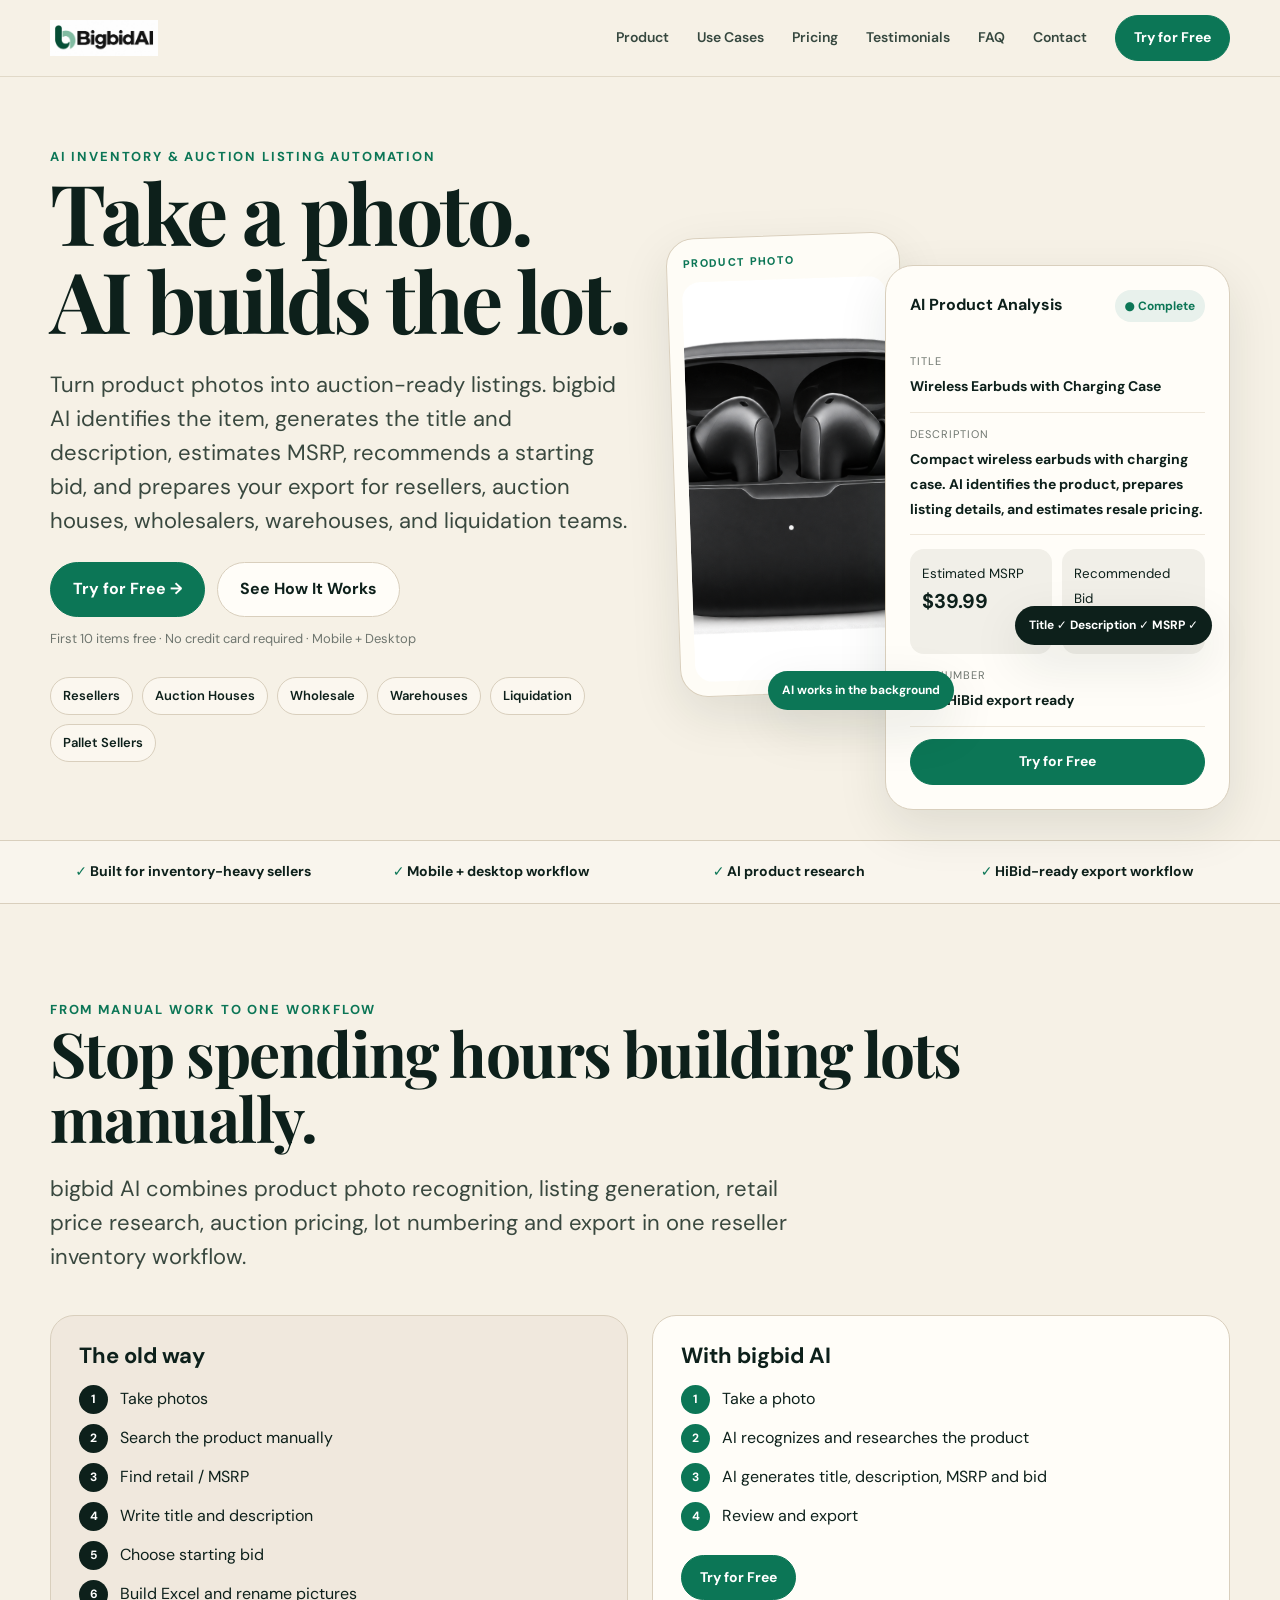
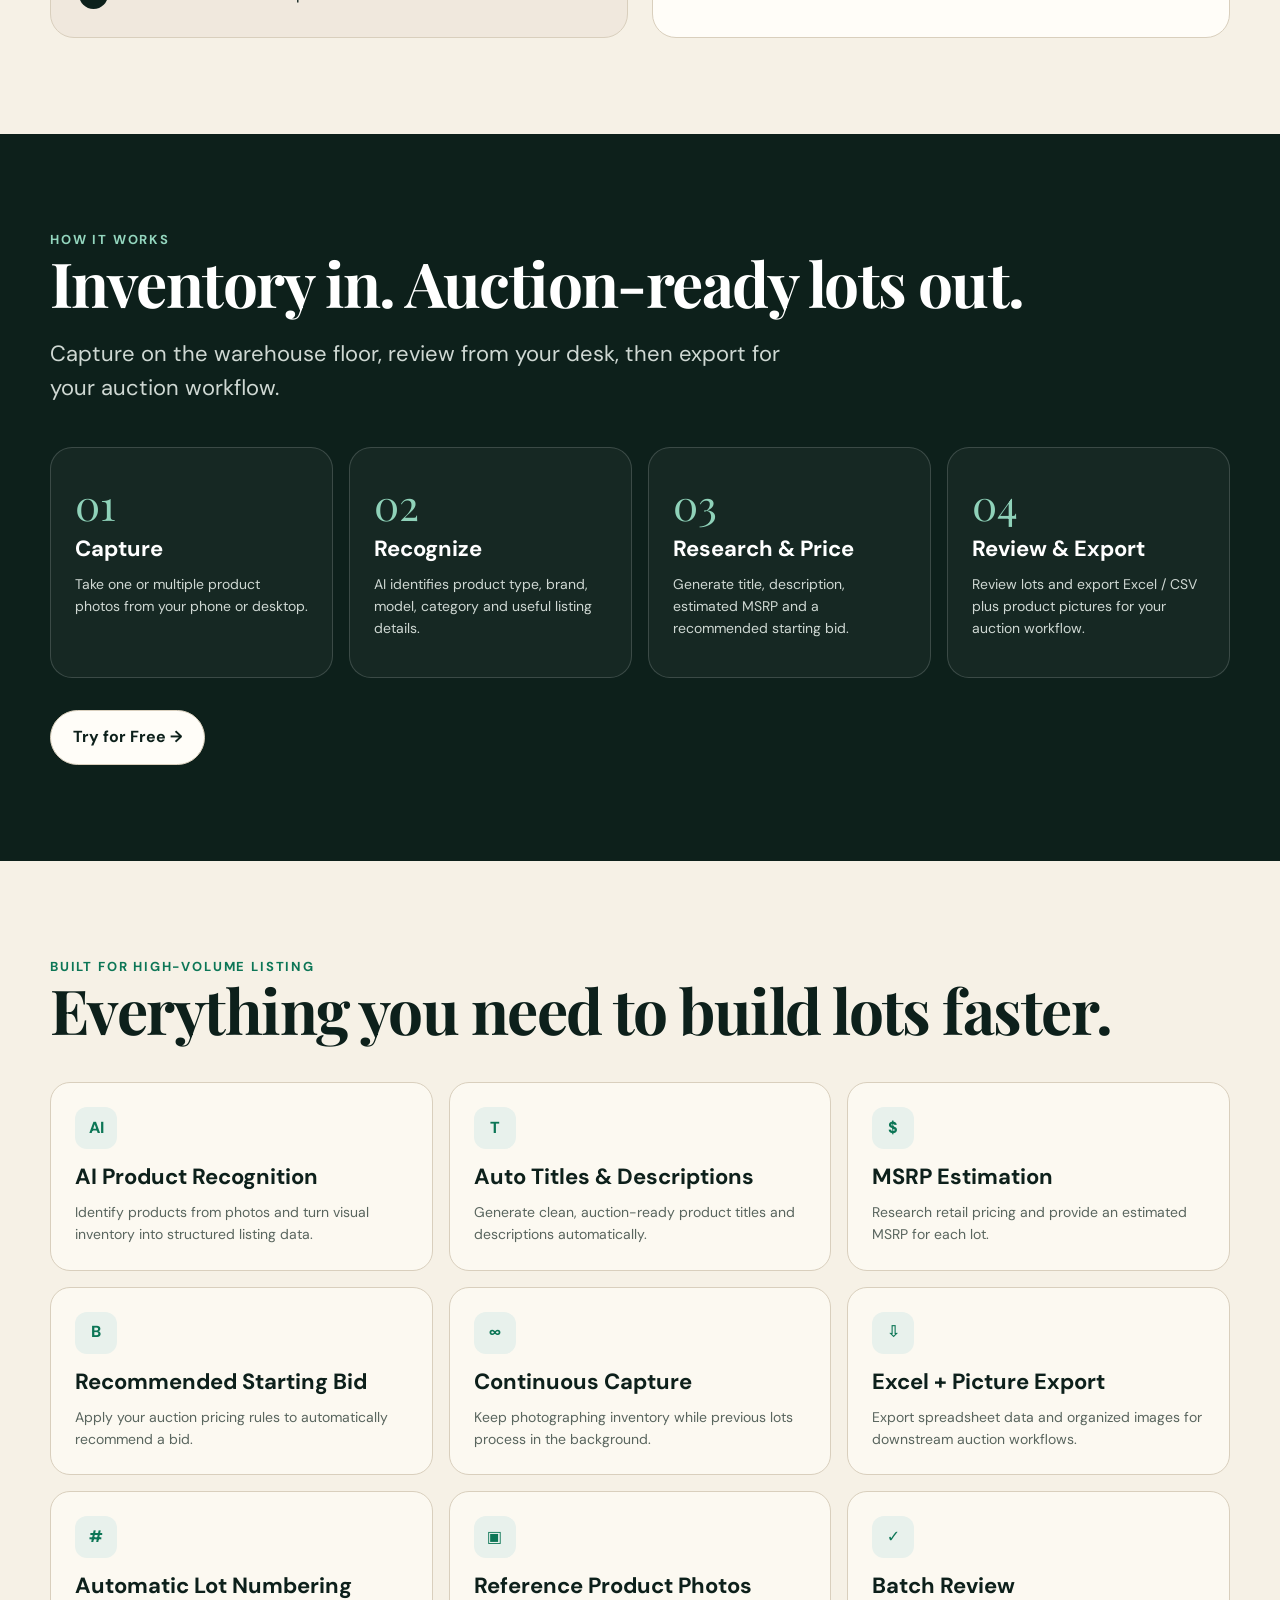
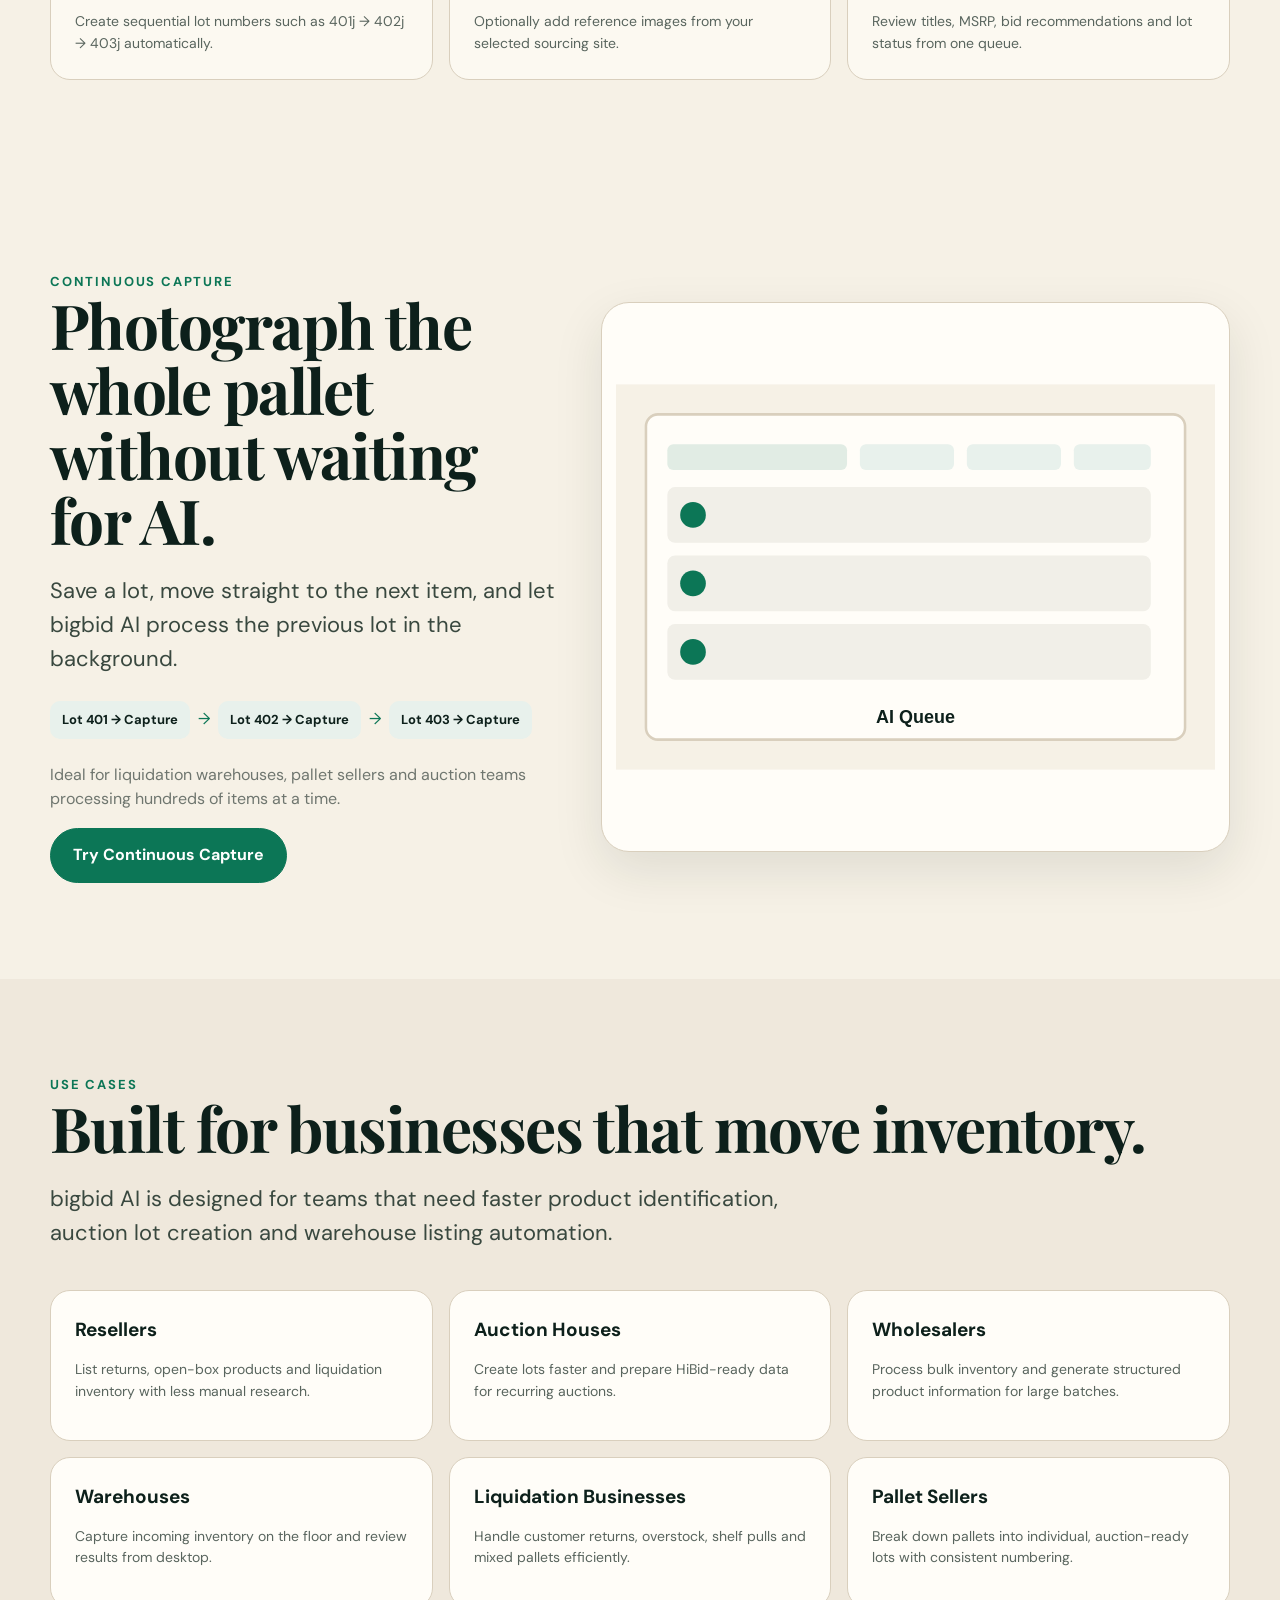
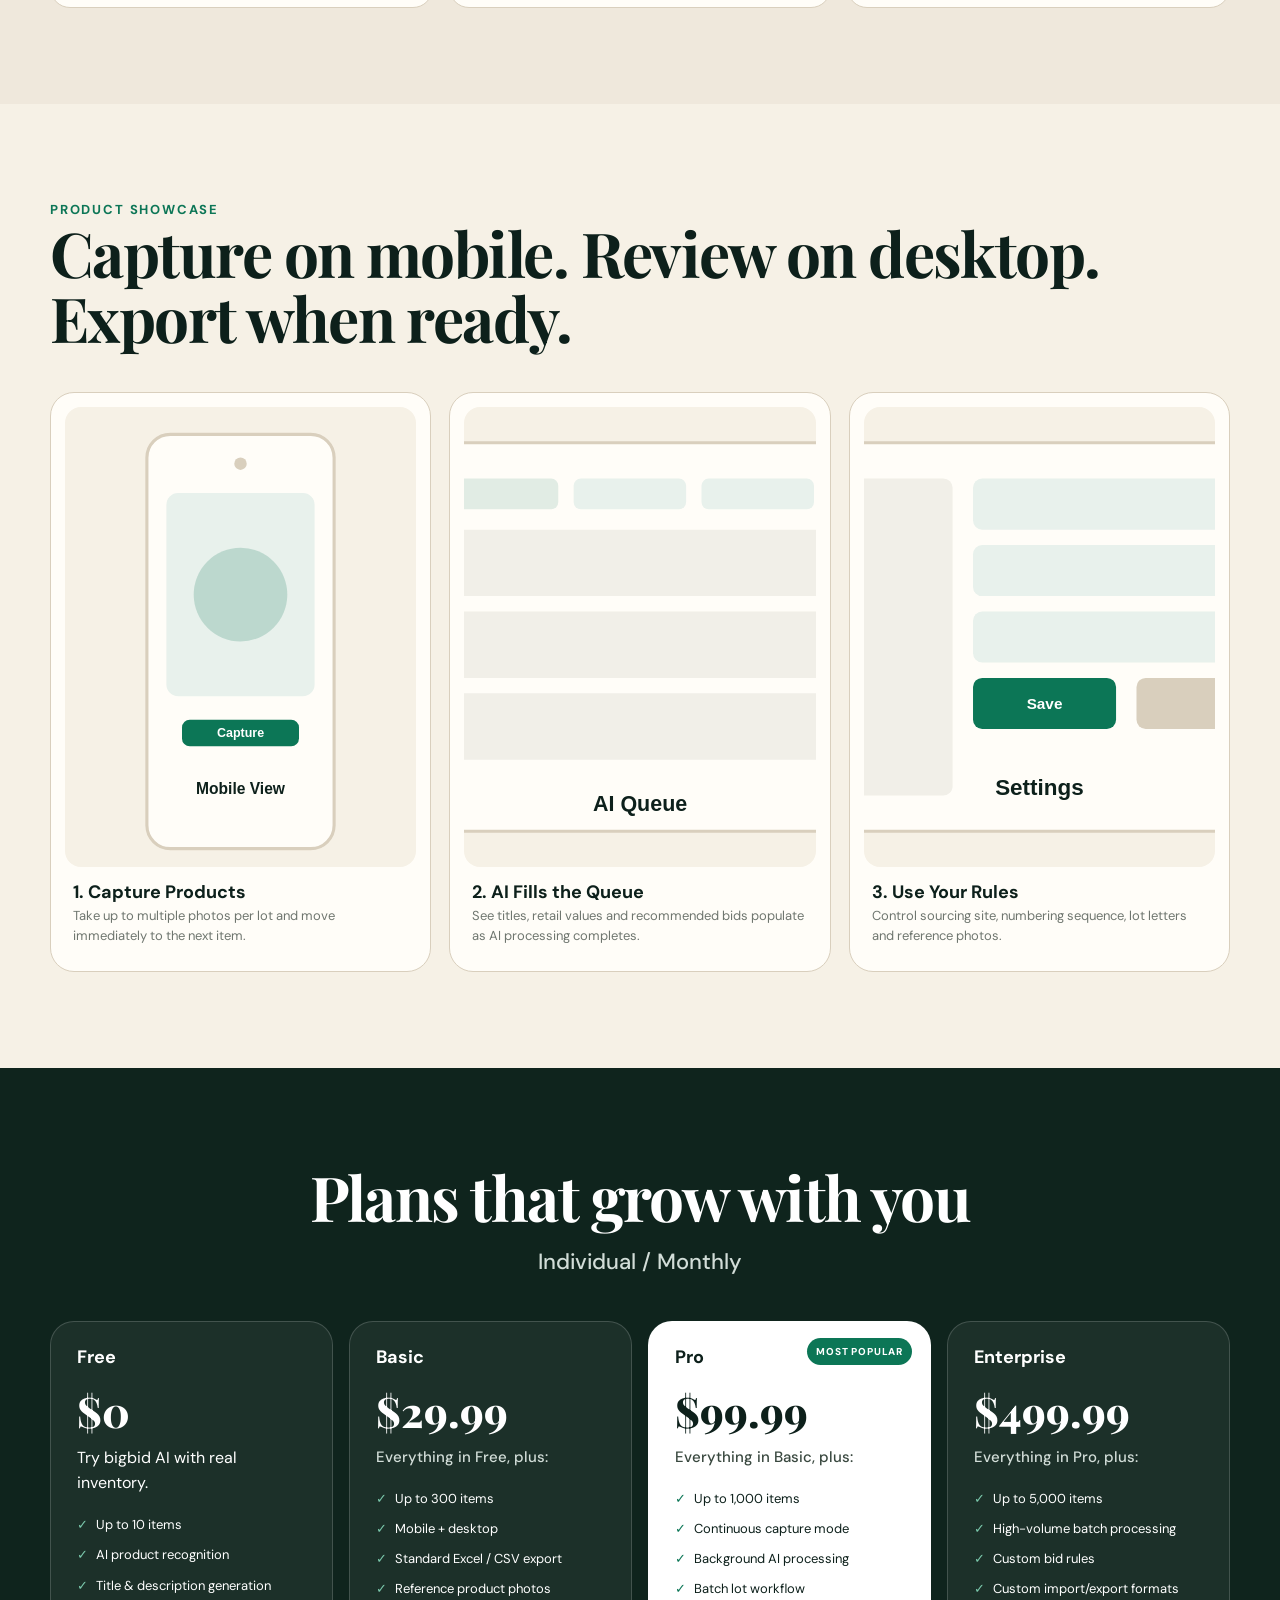
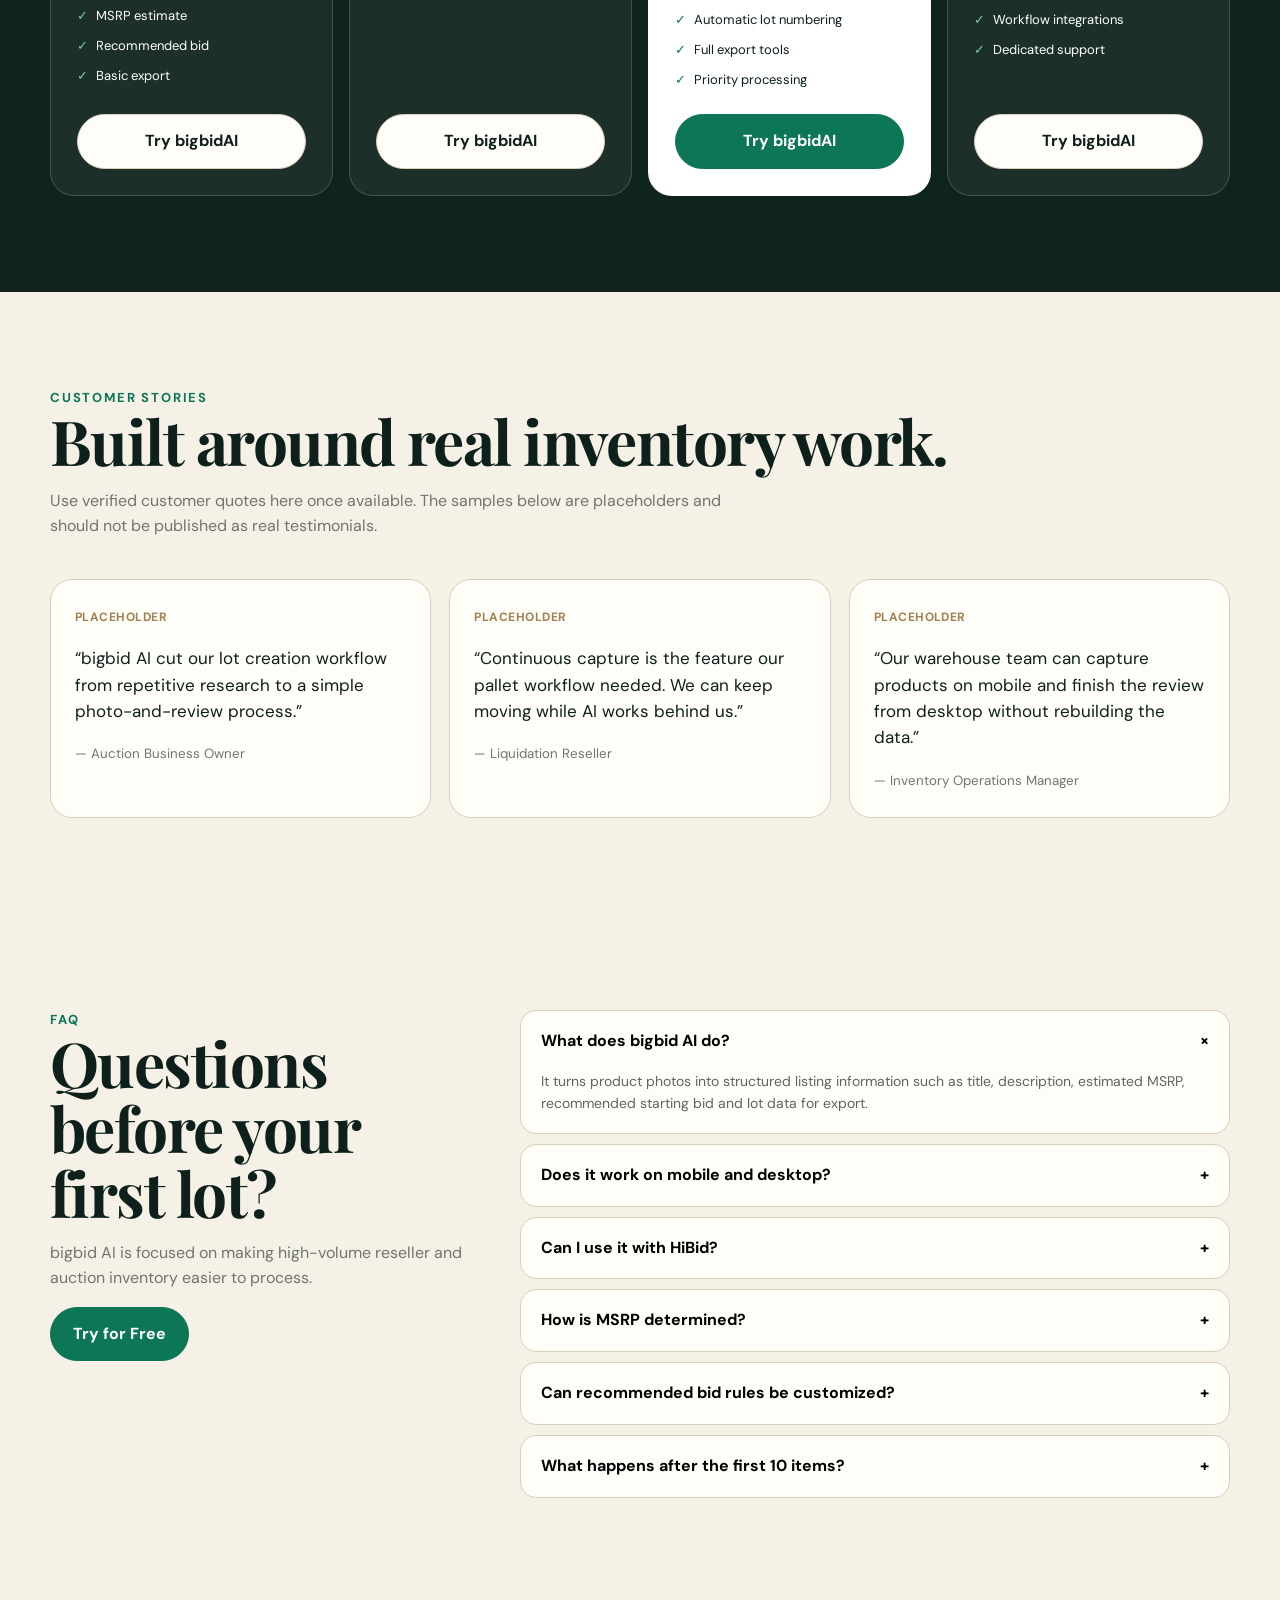
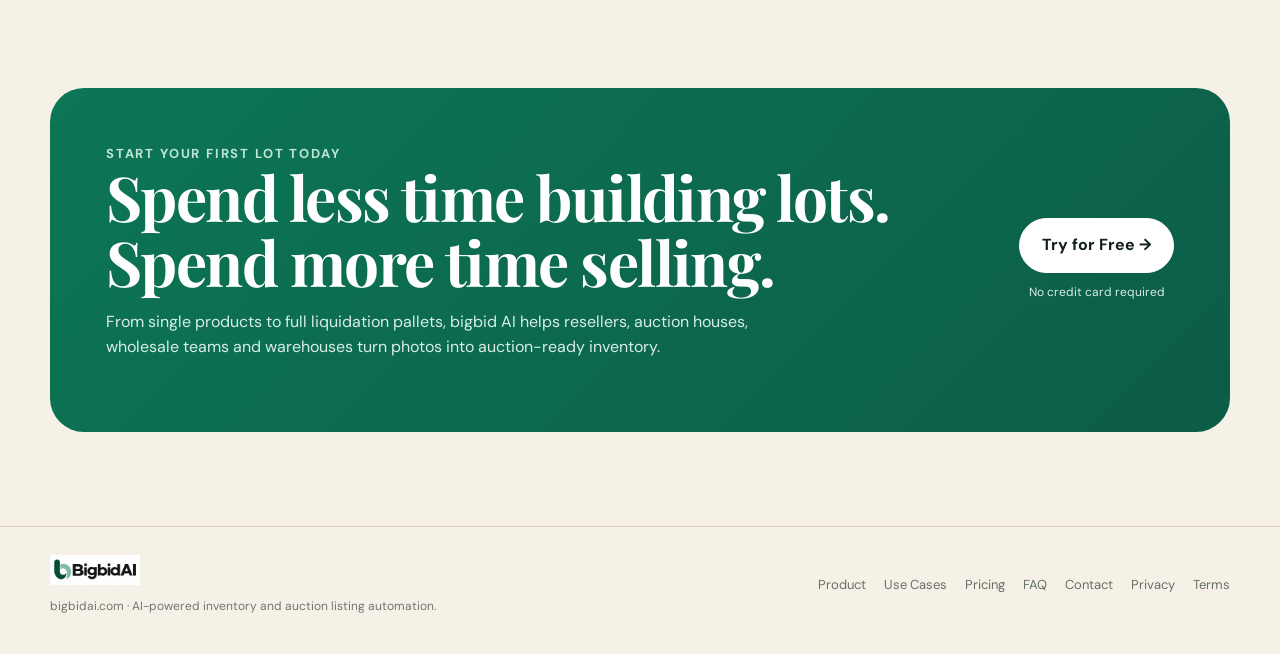
==== index.html @ 14c0a79d "refactor: update branding across HTML files for consistency - Replaced text-based branding with logo" ====
<!doctype html>
<html lang="en">
<head>
  <meta charset="utf-8" />
  <meta name="viewport" content="width=device-width, initial-scale=1" />
  <title>bigbid AI | AI Auction Listing &amp; Inventory Software for Resellers</title>
  <meta name="description" content="Turn product photos into auction-ready lots with bigbid AI. AI product recognition, auto titles, MSRP estimates, recommended bids, and HiBid-ready export for resellers, auction houses, and liquidation teams." />
  <meta name="robots" content="index, follow, max-image-preview:large, max-snippet:-1, max-video-preview:-1" />
  <meta name="author" content="bigbid AI" />
  <meta name="theme-color" content="#0c7656" />
  <link rel="canonical" href="https://bigbidai.com/" />
  <link rel="icon" href="/assets/favicon.svg" type="image/svg+xml" />
  <link rel="apple-touch-icon" href="/assets/mainproduct.jpg" />

  <meta property="og:type" content="website" />
  <meta property="og:site_name" content="bigbid AI" />
  <meta property="og:locale" content="en_US" />
  <meta property="og:url" content="https://bigbidai.com/" />
  <meta property="og:title" content="bigbid AI | AI Auction Listing &amp; Inventory Software" />
  <meta property="og:description" content="Photograph inventory and let AI build auction-ready lots—titles, descriptions, MSRP, bids, and export for resellers and auction teams." />
  <meta property="og:image" content="https://bigbidai.com/assets/mainproduct.jpg" />
  <meta property="og:image:alt" content="Product photo analyzed by bigbid AI into an auction listing" />

  <meta name="twitter:card" content="summary_large_image" />
  <meta name="twitter:title" content="bigbid AI | AI Auction Listing &amp; Inventory Software" />
  <meta name="twitter:description" content="Turn product photos into auction-ready lots with AI recognition, MSRP estimates, recommended bids, and export tools." />
  <meta name="twitter:image" content="https://bigbidai.com/assets/mainproduct.jpg" />

  <link rel="preconnect" href="https://fonts.googleapis.com">
  <link rel="preconnect" href="https://fonts.gstatic.com" crossorigin>
  <link href="https://fonts.googleapis.com/css2?family=DM+Sans:wght@400;500;600;700&family=Playfair+Display:wght@700;800&display=swap" rel="stylesheet">

  <script type="application/ld+json">
  {
    "@context": "https://schema.org",
    "@graph": [
      {
        "@type": "Organization",
        "@id": "https://bigbidai.com/#organization",
        "name": "bigbid AI",
        "url": "https://bigbidai.com/",
        "logo": "https://bigbidai.com/assets/logo.png",
        "email": "support@bigbidai.com",
        "sameAs": ["https://my.bigbidai.com/"]
      },
      {
        "@type": "WebSite",
        "@id": "https://bigbidai.com/#website",
        "url": "https://bigbidai.com/",
        "name": "bigbid AI",
        "description": "AI-powered inventory and auction listing software for resellers, auction houses, wholesalers, warehouses, and liquidation businesses.",
        "publisher": { "@id": "https://bigbidai.com/#organization" },
        "inLanguage": "en-US"
      },
      {
        "@type": "SoftwareApplication",
        "@id": "https://bigbidai.com/#app",
        "name": "bigbid AI",
        "applicationCategory": "BusinessApplication",
        "operatingSystem": "Web, iOS, Android",
        "url": "https://bigbidai.com/",
        "description": "AI inventory and auction listing automation that turns product photos into titles, descriptions, MSRP estimates, recommended bids, and export-ready lot data.",
        "offers": [
          {
            "@type": "Offer",
            "name": "Free",
            "price": "0",
            "priceCurrency": "USD",
            "description": "Up to 10 items with AI product recognition and basic export."
          },
          {
            "@type": "Offer",
            "name": "Basic",
            "price": "29.99",
            "priceCurrency": "USD",
            "description": "Everything in Free, plus mobile and desktop workflow and standard export."
          },
          {
            "@type": "Offer",
            "name": "Pro",
            "price": "99.99",
            "priceCurrency": "USD",
            "description": "Everything in Basic, plus continuous capture, batch workflow, and priority processing."
          },
          {
            "@type": "Offer",
            "name": "Enterprise",
            "price": "499.99",
            "priceCurrency": "USD",
            "description": "Everything in Pro, plus high-volume processing, custom rules, and dedicated support."
          }
        ],
        "publisher": { "@id": "https://bigbidai.com/#organization" }
      },
      {
        "@type": "FAQPage",
        "@id": "https://bigbidai.com/#faq",
        "mainEntity": [
          {
            "@type": "Question",
            "name": "What does bigbid AI do?",
            "acceptedAnswer": {
              "@type": "Answer",
              "text": "It turns product photos into structured listing information such as title, description, estimated MSRP, recommended starting bid and lot data for export."
            }
          },
          {
            "@type": "Question",
            "name": "Does it work on mobile and desktop?",
            "acceptedAnswer": {
              "@type": "Answer",
              "text": "Yes. You can capture inventory from a phone and review, edit and export your lots from desktop."
            }
          },
          {
            "@type": "Question",
            "name": "Can I use it with HiBid?",
            "acceptedAnswer": {
              "@type": "Answer",
              "text": "bigbid AI is designed to generate export-ready data and pictures that can fit a HiBid auction workflow. Exact import requirements can vary and should be reviewed before publishing."
            }
          },
          {
            "@type": "Question",
            "name": "How is MSRP determined?",
            "acceptedAnswer": {
              "@type": "Answer",
              "text": "AI researches available product information and returns an estimated retail/MSRP value. Pricing is an estimate and should be reviewed before use."
            }
          },
          {
            "@type": "Question",
            "name": "Can recommended bid rules be customized?",
            "acceptedAnswer": {
              "@type": "Answer",
              "text": "Yes. Enterprise plans can support tailored bid rules and workflow requirements."
            }
          },
          {
            "@type": "Question",
            "name": "What happens after the first 10 items?",
            "acceptedAnswer": {
              "@type": "Answer",
              "text": "Choose the Basic, Pro or Enterprise plan based on your monthly item volume and workflow needs."
            }
          }
        ]
      }
    ]
  }
  </script>
  <link rel="stylesheet" href="/styles.css" />
</head>
<body>
  <div id="app">
<header class="nav">
  <div class="wrap navin">
    <a class="brand" href="#top"><img src="/assets/logo.png" width="180" height="60" alt="BigbidAI"></a>
    <nav class="links" aria-label="Primary">
      <a href="#product">Product</a><a href="#usecases">Use Cases</a><a href="#pricing">Pricing</a><a href="#testimonials">Testimonials</a><a href="#faq">FAQ</a><a href="/contact">Contact</a>
      <a class="btn primary small" href="https://my.bigbidai.com/">Try for Free</a>
    </nav>
  </div>
</header>

<main id="top">
<section class="hero">
  <div class="wrap hero-grid">
    <div class="hero-copy">
      <div class="eyebrow">AI inventory &amp; auction listing automation</div>
      <h1>Take a photo.<br>AI builds the lot.</h1>
      <p class="lead">Turn product photos into auction-ready listings. bigbid AI identifies the item, generates the title and description, estimates MSRP, recommends a starting bid, and prepares your export for resellers, auction houses, wholesalers, warehouses, and liquidation teams.</p>
      <div class="cta-row"><a class="btn primary" href="https://my.bigbidai.com/">Try for Free →</a><a class="btn" href="#product">See How It Works</a></div>
      <div class="micro">First 10 items free · No credit card required · Mobile + Desktop</div>
      <div class="audience"><span class="chip">Resellers</span><span class="chip">Auction Houses</span><span class="chip">Wholesale</span><span class="chip">Warehouses</span><span class="chip">Liquidation</span><span class="chip">Pallet Sellers</span></div>
    </div>
    <div class="hero-visual" aria-label="bigbid AI product capture and analysis mockup">
      <div class="phone"><img src="/assets/mainproduct.jpg" width="400" height="400" alt="Wireless earbuds product photo analyzed by bigbid AI for auction listing" decoding="async" fetchpriority="high"></div>
      <div class="ai-card">
        <div class="ai-top"><strong>AI Product Analysis</strong><span class="status">● Complete</span></div>
        <div class="field"><small>Title</small><strong>Wireless Earbuds with Charging Case</strong></div>
        <div class="field"><small>Description</small><strong>Compact wireless earbuds with charging case. AI identifies the product, prepares listing details, and estimates resale pricing.</strong></div>
        <div class="result-grid"><div class="stat"><small>Estimated MSRP</small><b>$39.99</b></div><div class="stat"><small>Recommended Bid</small><b>$8</b></div></div>
        <div class="field"><small>Lot Number</small><strong>416j · HiBid export ready</strong></div>
        <a class="btn primary small" style="width:100%;margin-top:12px" href="https://my.bigbidai.com/">Try for Free</a>
      </div>
      <div class="float-tag tag1">Title ✓ Description ✓ MSRP ✓</div><div class="float-tag tag2">AI works in the background</div>
    </div>
  </div>
</section>

<section class="trust"><div class="wrap trust-in"><div><span>✓</span> Built for inventory-heavy sellers</div><div><span>✓</span> Mobile + desktop workflow</div><div><span>✓</span> AI product research</div><div><span>✓</span> HiBid-ready export workflow</div></div></section>

<section class="section" id="product"><div class="wrap">
  <div class="eyebrow">From manual work to one workflow</div><h2>Stop spending hours building lots manually.</h2><p class="lead">bigbid AI combines product photo recognition, listing generation, retail price research, auction pricing, lot numbering and export in one reseller inventory workflow.</p>
  <div class="problem-grid">
    <div class="panel bad"><h3>The old way</h3><div class="steps-mini"><div><span class="num">1</span>Take photos</div><div><span class="num">2</span>Search the product manually</div><div><span class="num">3</span>Find retail / MSRP</div><div><span class="num">4</span>Write title and description</div><div><span class="num">5</span>Choose starting bid</div><div><span class="num">6</span>Build Excel and rename pictures</div></div></div>
    <div class="panel good"><h3>With bigbid AI</h3><div class="steps-mini"><div><span class="num">1</span>Take a photo</div><div><span class="num">2</span>AI recognizes and researches the product</div><div><span class="num">3</span>AI generates title, description, MSRP and bid</div><div><span class="num">4</span>Review and export</div></div><a class="btn primary small" href="https://my.bigbidai.com/" style="margin-top:24px">Try for Free</a></div>
  </div>
</div></section>

<section class="section how" id="how-it-works"><div class="wrap"><div class="eyebrow">How it works</div><h2>Inventory in. Auction-ready lots out.</h2><p class="lead">Capture on the warehouse floor, review from your desk, then export for your auction workflow.</p>
  <div class="step-grid"><div class="step"><div class="n">01</div><h3>Capture</h3><p>Take one or multiple product photos from your phone or desktop.</p></div><div class="step"><div class="n">02</div><h3>Recognize</h3><p>AI identifies product type, brand, model, category and useful listing details.</p></div><div class="step"><div class="n">03</div><h3>Research &amp; Price</h3><p>Generate title, description, estimated MSRP and a recommended starting bid.</p></div><div class="step"><div class="n">04</div><h3>Review &amp; Export</h3><p>Review lots and export Excel / CSV plus product pictures for your auction workflow.</p></div></div>
  <a class="btn" href="https://my.bigbidai.com/">Try for Free →</a>
</div></section>

<section class="section" id="features"><div class="wrap"><div class="eyebrow">Built for high-volume listing</div><h2>Everything you need to build lots faster.</h2>
  <div class="features">
    <div class="feature"><div class="ico">AI</div><h3>AI Product Recognition</h3><p>Identify products from photos and turn visual inventory into structured listing data.</p></div>
    <div class="feature"><div class="ico">T</div><h3>Auto Titles &amp; Descriptions</h3><p>Generate clean, auction-ready product titles and descriptions automatically.</p></div>
    <div class="feature"><div class="ico">$</div><h3>MSRP Estimation</h3><p>Research retail pricing and provide an estimated MSRP for each lot.</p></div>
    <div class="feature"><div class="ico">B</div><h3>Recommended Starting Bid</h3><p>Apply your auction pricing rules to automatically recommend a bid.</p></div>
    <div class="feature"><div class="ico">∞</div><h3>Continuous Capture</h3><p>Keep photographing inventory while previous lots process in the background.</p></div>
    <div class="feature"><div class="ico">⇩</div><h3>Excel + Picture Export</h3><p>Export spreadsheet data and organized images for downstream auction workflows.</p></div>
    <div class="feature"><div class="ico">#</div><h3>Automatic Lot Numbering</h3><p>Create sequential lot numbers such as 401j → 402j → 403j automatically.</p></div>
    <div class="feature"><div class="ico">▣</div><h3>Reference Product Photos</h3><p>Optionally add reference images from your selected sourcing site.</p></div>
    <div class="feature"><div class="ico">✓</div><h3>Batch Review</h3><p>Review titles, MSRP, bid recommendations and lot status from one queue.</p></div>
  </div>
</div></section>

<section class="section" id="continuous-capture"><div class="wrap continuous">
  <div><div class="eyebrow">Continuous capture</div><h2>Photograph the whole pallet without waiting for AI.</h2><p class="lead">Save a lot, move straight to the next item, and let bigbid AI process the previous lot in the background.</p><div class="flow"><span>Lot 401 → Capture</span><i>→</i><span>Lot 402 → Capture</span><i>→</i><span>Lot 403 → Capture</span></div><p class="muted">Ideal for liquidation warehouses, pallet sellers and auction teams processing hundreds of items at a time.</p><a class="btn primary" href="https://my.bigbidai.com/">Try Continuous Capture</a></div>
  <div class="queue-card"><img src="/assets/queue.svg" width="800" height="520" alt="bigbid AI continuous lot capture queue showing background AI processing" loading="lazy" decoding="async"></div>
</div></section>

<section class="section usecases" id="usecases"><div class="wrap"><div class="eyebrow">Use cases</div><h2>Built for businesses that move inventory.</h2><p class="lead">bigbid AI is designed for teams that need faster product identification, auction lot creation and warehouse listing automation.</p>
  <div class="case-grid"><div class="case"><strong>Resellers</strong><p>List returns, open-box products and liquidation inventory with less manual research.</p></div><div class="case"><strong>Auction Houses</strong><p>Create lots faster and prepare HiBid-ready data for recurring auctions.</p></div><div class="case"><strong>Wholesalers</strong><p>Process bulk inventory and generate structured product information for large batches.</p></div><div class="case"><strong>Warehouses</strong><p>Capture incoming inventory on the floor and review results from desktop.</p></div><div class="case"><strong>Liquidation Businesses</strong><p>Handle customer returns, overstock, shelf pulls and mixed pallets efficiently.</p></div><div class="case"><strong>Pallet Sellers</strong><p>Break down pallets into individual, auction-ready lots with consistent numbering.</p></div></div>
</div></section>

<section class="section" id="showcase"><div class="wrap"><div class="eyebrow">Product showcase</div><h2>Capture on mobile. Review on desktop. Export when ready.</h2>
  <div class="showcase-grid"><div class="shot"><img src="/assets/capture.svg" width="640" height="800" alt="Mobile product capture screen in bigbid AI" loading="lazy" decoding="async"><h3>1. Capture Products</h3><p>Take up to multiple photos per lot and move immediately to the next item.</p></div><div class="shot"><img src="/assets/queue.svg" width="640" height="800" alt="AI-filled lot queue with titles and recommended bids in bigbid AI" loading="lazy" decoding="async"><h3>2. AI Fills the Queue</h3><p>See titles, retail values and recommended bids populate as AI processing completes.</p></div><div class="shot"><img src="/assets/settings.svg" width="640" height="800" alt="bigbid AI settings for lot numbering and reference photos" loading="lazy" decoding="async"><h3>3. Use Your Rules</h3><p>Control sourcing site, numbering sequence, lot letters and reference photos.</p></div></div>
</div></section>

<section class="section pricing" id="pricing"><div class="wrap"><div class="pricing-head"><h2>Plans that grow with you</h2><p class="pricing-sub">Individual / Monthly</p></div>
  <div class="price-grid">
    <div class="price">
      <h3>Free</h3>
      <div class="amount">$0</div>
      <p>Try bigbid AI with real inventory.</p>
      <ul>
        <li>Up to 10 items</li>
        <li>AI product recognition</li>
        <li>Title &amp; description generation</li>
        <li>MSRP estimate</li>
        <li>Recommended bid</li>
        <li>Basic export</li>
      </ul>
      <a class="btn" href="https://my.bigbidai.com/">Try bigbidAI</a>
    </div>
    <div class="price">
      <h3>Basic</h3>
      <div class="amount">$29.99</div>
      <p class="price-includes">Everything in Free, plus:</p>
      <ul>
        <li>Up to 300 items</li>
        <li>Mobile + desktop</li>
        <li>Standard Excel / CSV export</li>
        <li>Reference product photos</li>
      </ul>
      <a class="btn" href="https://my.bigbidai.com/">Try bigbidAI</a>
    </div>
    <div class="price pop">
      <span class="ribbon">Most Popular</span>
      <h3>Pro</h3>
      <div class="amount">$99.99</div>
      <p class="price-includes">Everything in Basic, plus:</p>
      <ul>
        <li>Up to 1,000 items</li>
        <li>Continuous capture mode</li>
        <li>Background AI processing</li>
        <li>Batch lot workflow</li>
        <li>Automatic lot numbering</li>
        <li>Full export tools</li>
        <li>Priority processing</li>
      </ul>
      <a class="btn primary" href="https://my.bigbidai.com/">Try bigbidAI</a>
    </div>
    <div class="price">
      <h3>Enterprise</h3>
      <div class="amount">$499.99</div>
      <p class="price-includes">Everything in Pro, plus:</p>
      <ul>
        <li>Up to 5,000 items</li>
        <li>High-volume batch processing</li>
        <li>Custom bid rules</li>
        <li>Custom import/export formats</li>
        <li>Workflow integrations</li>
        <li>Dedicated support</li>
      </ul>
      <a class="btn" href="https://my.bigbidai.com/">Try bigbidAI</a>
    </div>
  </div>
</div></section>

<section class="section" id="testimonials"><div class="wrap"><div class="eyebrow">Customer stories</div><h2>Built around real inventory work.</h2><p class="muted" style="max-width:720px">Use verified customer quotes here once available. The samples below are placeholders and should not be published as real testimonials.</p>
  <div class="testimonials"><div class="quote"><em>Placeholder</em><p>“bigbid AI cut our lot creation workflow from repetitive research to a simple photo-and-review process.”</p><small>— Auction Business Owner</small></div><div class="quote"><em>Placeholder</em><p>“Continuous capture is the feature our pallet workflow needed. We can keep moving while AI works behind us.”</p><small>— Liquidation Reseller</small></div><div class="quote"><em>Placeholder</em><p>“Our warehouse team can capture products on mobile and finish the review from desktop without rebuilding the data.”</p><small>— Inventory Operations Manager</small></div></div>
</div></section>

<section class="section" id="faq"><div class="wrap faq"><div><div class="eyebrow">FAQ</div><h2>Questions before your first lot?</h2><p class="muted">bigbid AI is focused on making high-volume reseller and auction inventory easier to process.</p><a class="btn primary" href="https://my.bigbidai.com/">Try for Free</a></div><div class="faq-list">
  <div class="faq-item open"><button class="faq-q" id="faq-q-1" aria-expanded="true" aria-controls="faq-a-1">What does bigbid AI do?<span>+</span></button><div class="faq-a" id="faq-a-1" aria-labelledby="faq-q-1" aria-hidden="false">It turns product photos into structured listing information such as title, description, estimated MSRP, recommended starting bid and lot data for export.</div></div>
  <div class="faq-item"><button class="faq-q" id="faq-q-2" aria-expanded="false" aria-controls="faq-a-2">Does it work on mobile and desktop?<span>+</span></button><div class="faq-a" id="faq-a-2" aria-labelledby="faq-q-2" aria-hidden="true" hidden>Yes. You can capture inventory from a phone and review, edit and export your lots from desktop.</div></div>
  <div class="faq-item"><button class="faq-q" id="faq-q-3" aria-expanded="false" aria-controls="faq-a-3">Can I use it with HiBid?<span>+</span></button><div class="faq-a" id="faq-a-3" aria-labelledby="faq-q-3" aria-hidden="true" hidden>bigbid AI is designed to generate export-ready data and pictures that can fit a HiBid auction workflow. Exact import requirements can vary and should be reviewed before publishing.</div></div>
  <div class="faq-item"><button class="faq-q" id="faq-q-4" aria-expanded="false" aria-controls="faq-a-4">How is MSRP determined?<span>+</span></button><div class="faq-a" id="faq-a-4" aria-labelledby="faq-q-4" aria-hidden="true" hidden>AI researches available product information and returns an estimated retail/MSRP value. Pricing is an estimate and should be reviewed before use.</div></div>
  <div class="faq-item"><button class="faq-q" id="faq-q-5" aria-expanded="false" aria-controls="faq-a-5">Can recommended bid rules be customized?<span>+</span></button><div class="faq-a" id="faq-a-5" aria-labelledby="faq-q-5" aria-hidden="true" hidden>Yes. Enterprise plans can support tailored bid rules and workflow requirements. More self-service pricing controls can also be added to the product.</div></div>
  <div class="faq-item"><button class="faq-q" id="faq-q-6" aria-expanded="false" aria-controls="faq-a-6">What happens after the first 10 items?<span>+</span></button><div class="faq-a" id="faq-a-6" aria-labelledby="faq-q-6" aria-hidden="true" hidden>Choose the Basic, Pro or Enterprise plan based on your monthly item volume and workflow needs.</div></div>
</div></div></section>

<section class="final"><div class="wrap"><div class="finalbox"><div><div class="eyebrow" style="color:#bfe5d7">Start your first lot today</div><h2>Spend less time building lots. Spend more time selling.</h2><p>From single products to full liquidation pallets, bigbid AI helps resellers, auction houses, wholesale teams and warehouses turn photos into auction-ready inventory.</p></div><div><a class="btn" href="https://my.bigbidai.com/">Try for Free →</a><div style="font-size:12px;color:#d8eee6;margin-top:10px;text-align:center">No credit card required</div></div></div></div></section>
</main>

<footer><div class="wrap foot"><div><a class="brand" href="#top"><img src="/assets/logo.png" width="160" height="53" alt="BigbidAI"></a><div class="muted" style="font-size:12px;margin-top:5px">bigbidai.com · AI-powered inventory and auction listing automation.</div></div><div class="footlinks"><a href="#product">Product</a><a href="#usecases">Use Cases</a><a href="#pricing">Pricing</a><a href="#faq">FAQ</a><a href="/contact">Contact</a><a href="/privacy">Privacy</a><a href="/terms">Terms</a></div></div></footer>
  </div>
  <script type="module" src="/app.js"></script>
</body>
</html>
---- styles.css ----
:root{
      --ink:#0d201b;--green:#0c7656;--green2:#095f47;--cream:#f6f1e6;--paper:#fffdf8;--line:#d9cfbd;--muted:#6f766f;--soft:#e8f1ec;--gold:#c3a36f;
      --shadow:0 18px 50px rgba(23,37,31,.10);--radius:24px;
    }
    *{box-sizing:border-box}html{scroll-behavior:smooth}body{margin:0;background:var(--cream);color:var(--ink);font-family:"DM Sans",system-ui,-apple-system,sans-serif;line-height:1.55}
    a{text-decoration:none;color:inherit}.wrap{width:min(1180px,calc(100% - 40px));margin:auto}.section{padding:96px 0}.eyebrow{font-size:13px;text-transform:uppercase;letter-spacing:.14em;font-weight:700;color:var(--green)}
    h1,h2,h3{margin:0;line-height:1.05}h1,h2{font-family:"Playfair Display",serif}h1{font-size:clamp(48px,7vw,84px);letter-spacing:-.035em}h2{font-size:clamp(38px,5vw,62px);letter-spacing:-.025em}h3{font-size:22px}.lead{font-size:clamp(18px,2vw,22px);color:#39483f;max-width:760px}.muted{color:var(--muted)}
    .btn{display:inline-flex;align-items:center;justify-content:center;gap:10px;border-radius:999px;padding:14px 22px;font-weight:700;border:1px solid var(--line);background:var(--paper);color:var(--ink);transition:.2s}.btn:hover{transform:translateY(-1px);box-shadow:0 8px 24px rgba(13,32,27,.08)}.btn.primary{background:var(--green);color:#fff;border-color:var(--green)}.btn.primary:hover{background:var(--green2)}.btn.small{padding:11px 18px;font-size:14px}.btn.ghost{background:transparent}
    .nav{position:sticky;top:0;z-index:50;background:rgba(246,241,230,.88);backdrop-filter:blur(14px);border-bottom:1px solid rgba(217,207,189,.7)}.navin{height:76px;display:flex;align-items:center;justify-content:space-between}.brand{display:inline-flex;align-items:center;line-height:0}.brand img{display:block;height:36px;width:auto}.brand span{color:var(--green)}.links{display:flex;gap:28px;align-items:center;font-size:14px;font-weight:600}.links a:not(.btn){color:#36483f}.menu{display:none}
    .hero{padding:70px 0 78px}.hero-grid{display:grid;grid-template-columns:1.02fr .98fr;gap:44px;align-items:center}.hero-copy p{margin:24px 0}.cta-row{display:flex;gap:12px;flex-wrap:wrap}.micro{font-size:13px;color:var(--muted);margin-top:12px}.audience{margin-top:28px;display:flex;flex-wrap:wrap;gap:9px}.chip{border:1px solid var(--line);background:rgba(255,253,248,.55);padding:8px 12px;border-radius:999px;font-size:13px;font-weight:600}
    .hero-visual{position:relative;min-height:520px}.phone{position:absolute;left:0;top:40px;width:42%;background:rgba(255,253,248,.92);border:1px solid var(--line);border-radius:28px;padding:14px;box-shadow:var(--shadow);transform:rotate(-2deg);overflow:hidden}.phone:before{content:"PRODUCT PHOTO";display:block;font-size:11px;font-weight:800;letter-spacing:.12em;color:var(--green);margin:2px 2px 10px}.phone img{width:100%;aspect-ratio:1/1;display:block;border-radius:18px;object-fit:cover;object-position:center;background:#fff}.ai-card{position:absolute;right:0;top:70px;width:62%;background:var(--paper);border:1px solid var(--line);border-radius:28px;padding:24px;box-shadow:var(--shadow)}.ai-top{display:flex;justify-content:space-between;align-items:center;margin-bottom:18px}.status{font-size:12px;font-weight:700;color:var(--green);background:var(--soft);padding:7px 10px;border-radius:999px}.field{padding:13px 0;border-bottom:1px solid #eee7da}.field:last-child{border:0}.field small{display:block;color:var(--muted);font-size:11px;text-transform:uppercase;letter-spacing:.09em;margin-bottom:4px}.field strong{font-size:14px}.result-grid{display:grid;grid-template-columns:1fr 1fr;gap:10px;margin-top:14px}.stat{background:#f1efe8;border-radius:14px;padding:12px}.stat b{display:block;font-size:20px}.float-tag{position:absolute;background:#0d201b;color:white;padding:10px 14px;border-radius:999px;font-size:12px;font-weight:700;box-shadow:var(--shadow)}.tag1{right:18px;bottom:70px}.tag2{left:95px;bottom:5px;background:var(--green)}
    .trust{border-top:1px solid var(--line);border-bottom:1px solid var(--line);background:rgba(255,253,248,.35)}.trust-in{padding:20px 0;display:grid;grid-template-columns:repeat(4,1fr);gap:12px;text-align:center;font-size:14px;font-weight:700}.trust-in span{color:var(--green)}
    .problem-grid{display:grid;grid-template-columns:1fr 1fr;gap:24px;margin-top:40px}.panel{background:var(--paper);border:1px solid var(--line);border-radius:var(--radius);padding:28px}.panel.bad{background:#f0e8dd}.steps-mini{display:grid;gap:10px;margin-top:18px}.steps-mini div{display:flex;gap:12px;align-items:center}.num{width:29px;height:29px;border-radius:50%;display:grid;place-items:center;background:var(--ink);color:#fff;font-size:12px;font-weight:700;flex:0 0 auto}.good .num{background:var(--green)}
    .how{background:var(--ink);color:white}.how .eyebrow{color:#93d6be}.how .lead{color:#cfd8d3}.step-grid{display:grid;grid-template-columns:repeat(4,1fr);gap:16px;margin-top:42px}.step{border:1px solid rgba(255,255,255,.16);padding:24px;border-radius:22px;background:rgba(255,255,255,.04)}.step .n{font-family:"Playfair Display";font-size:42px;color:#8fd2b9}.step p{color:#cfd8d3;font-size:14px}.how .btn{margin-top:32px}
    .features{display:grid;grid-template-columns:repeat(3,1fr);gap:16px;margin-top:40px}.feature{padding:24px;border:1px solid var(--line);border-radius:20px;background:rgba(255,253,248,.65)}.ico{width:42px;height:42px;border-radius:12px;background:var(--soft);display:grid;place-items:center;margin-bottom:16px;font-weight:800;color:var(--green)}.feature p{font-size:14px;color:#59655e;margin-bottom:0}
    .continuous{display:grid;grid-template-columns:.9fr 1.1fr;gap:36px;align-items:center}.queue-card{background:var(--paper);border:1px solid var(--line);border-radius:28px;padding:14px;box-shadow:var(--shadow)}.queue-card img{width:100%;display:block;border-radius:18px}.flow{display:flex;gap:8px;flex-wrap:wrap;margin:24px 0}.flow span{padding:9px 12px;border-radius:10px;background:var(--soft);font-size:13px;font-weight:700}.flow i{font-style:normal;color:var(--green);align-self:center}
    .usecases{background:#efe8dc}.case-grid{display:grid;grid-template-columns:repeat(3,1fr);gap:16px;margin-top:40px}.case{background:var(--paper);border:1px solid var(--line);border-radius:20px;padding:24px}.case strong{display:block;font-size:19px;margin-bottom:8px}.case p{font-size:14px;color:#59655e}
    .showcase-grid{display:grid;grid-template-columns:repeat(3,1fr);gap:18px;margin-top:42px}.shot{background:var(--paper);border:1px solid var(--line);border-radius:24px;padding:14px;overflow:hidden}.shot img{width:100%;display:block;border-radius:16px;max-height:460px;object-fit:cover;object-position:top}.shot h3{font-size:18px;margin:16px 8px 4px}.shot p{font-size:13px;color:var(--muted);margin:0 8px 10px}
    .pricing{background:#0f241d;color:white}.pricing .lead{color:#d2ddd8}.pricing-head{text-align:center;margin-bottom:8px}.pricing-sub{margin:16px 0 0;font-size:clamp(18px,2vw,22px);color:#d2ddd8;font-weight:500}.price-grid{display:grid;grid-template-columns:repeat(4,1fr);gap:16px;margin-top:42px;align-items:stretch}.price{position:relative;padding:26px;border:1px solid rgba(255,255,255,.17);border-radius:24px;background:rgba(255,255,255,.055);display:flex;flex-direction:column}.price.pop{background:white;color:var(--ink)}.ribbon{position:absolute;right:18px;top:16px;background:var(--green);color:#fff;border-radius:999px;padding:6px 9px;font-size:10px;font-weight:800;text-transform:uppercase;letter-spacing:.08em}.price h3{font-size:18px}.amount{font-family:"Playfair Display";font-size:42px;font-weight:800;margin:12px 0 2px}.amount small{font-family:"DM Sans";font-size:13px;font-weight:600}.price > p{margin:0 0 8px}.price-includes{margin:0 0 8px;font-size:15px;font-weight:500;color:#d2ddd8}.price.pop .price-includes{color:#39483f}.price ul{padding:0;margin:12px 0 0;list-style:none;display:grid;gap:10px;font-size:13px;flex:1;align-content:start}.price li:before{content:"✓";margin-right:8px;color:#7bc8ac;font-weight:800}.price.pop li:before{color:var(--green)}.price .btn{width:100%;margin-top:24px}
    .testimonials{display:grid;grid-template-columns:repeat(3,1fr);gap:18px;margin-top:40px}.quote{background:var(--paper);border:1px solid var(--line);border-radius:22px;padding:24px}.quote p{font-size:17px}.quote small{color:var(--muted)}.quote em{font-style:normal;color:#a07f52;font-size:12px;font-weight:700;letter-spacing:.04em;text-transform:uppercase}
    .faq{display:grid;grid-template-columns:.75fr 1.25fr;gap:44px}.faq-list{display:grid;gap:10px}.faq-item{border:1px solid var(--line);background:var(--paper);border-radius:16px;overflow:hidden}.faq-q{width:100%;text-align:left;border:0;background:transparent;padding:18px 20px;font:inherit;font-weight:700;cursor:pointer;display:flex;justify-content:space-between}.faq-a{display:none;padding:0 20px 18px;color:#5c675f;font-size:14px}.faq-item.open .faq-a{display:block}.faq-item.open .faq-q span{transform:rotate(45deg)}
    .final{padding:94px 0}.finalbox{background:linear-gradient(135deg,var(--green),#0c5c47);color:#fff;border-radius:34px;padding:56px;display:grid;grid-template-columns:1fr auto;gap:28px;align-items:center}.finalbox p{color:#d8eee6;max-width:650px}.finalbox .btn{background:#fff;color:var(--ink);border-color:#fff}
    footer{border-top:1px solid var(--line);padding:28px 0 38px}.foot{display:flex;justify-content:space-between;gap:30px;align-items:center}.foot .brand img{height:30px}.footlinks{display:flex;gap:18px;flex-wrap:wrap;font-size:13px;color:#657068}
    @media(max-width:980px){.links a:not(.btn){display:none}.hero-grid,.continuous,.faq{grid-template-columns:1fr}.hero-visual{min-height:560px}.step-grid,.price-grid{grid-template-columns:repeat(2,1fr)}.features,.case-grid,.showcase-grid,.testimonials{grid-template-columns:repeat(2,1fr)}.trust-in{grid-template-columns:repeat(2,1fr)}.finalbox{grid-template-columns:1fr}.price.pop{transform:none}}
    @media(max-width:650px){.wrap{width:min(100% - 24px,1180px)}.section{padding:72px 0}.hero{padding-top:42px}.links{gap:10px}.links .btn.small{padding:10px 14px}.brand img{height:30px}.hero-visual{min-height:480px}.phone{width:48%;top:36px}.ai-card{width:72%;top:120px;padding:18px}.tag1{right:0;bottom:45px}.tag2{left:25px;bottom:0}.problem-grid,.step-grid,.features,.case-grid,.showcase-grid,.price-grid,.testimonials{grid-template-columns:1fr}.trust-in{grid-template-columns:1fr 1fr;font-size:12px}.finalbox{padding:34px 24px}.foot{align-items:flex-start;flex-direction:column}.amount{font-size:36px}}

.page-hero{padding:72px 0 28px}
.page-hero h1{font-size:clamp(40px,5vw,58px)}
.legal{max-width:820px}
.legal h2{font-size:28px;margin:36px 0 12px}
.legal p,.legal li{color:#39483f;font-size:16px}
.legal ul{padding-left:1.2em;display:grid;gap:8px}
.legal .updated{font-size:13px;color:var(--muted);margin-top:10px}
.contact-grid{display:grid;grid-template-columns:1fr 1.15fr;gap:28px;margin-top:36px;align-items:start}
.contact-card,.contact-form{background:var(--paper);border:1px solid var(--line);border-radius:24px;padding:28px}
.contact-card a.mail{color:var(--green);font-weight:700;word-break:break-all}
.form-field{display:grid;gap:6px;margin-bottom:14px}
.form-field label{font-size:13px;font-weight:700}
.form-field input,.form-field textarea,.form-field select{width:100%;border:1px solid var(--line);border-radius:12px;padding:12px 14px;font:inherit;background:#fff;color:var(--ink)}
.form-field textarea{min-height:140px;resize:vertical}
.form-status{margin-top:12px;font-size:14px;min-height:1.2em}
.form-status.ok{color:var(--green)}
.form-status.err{color:#a33}
.hp{position:absolute;left:-9999px;opacity:0;height:0;width:0;overflow:hidden}
@media(max-width:980px){.contact-grid{grid-template-columns:1fr}.links a:not(.btn){display:none}}

.legal a{color:var(--green);font-weight:600;text-decoration:underline;text-underline-offset:2px}

.legal h3{font-size:18px;margin:24px 0 10px}
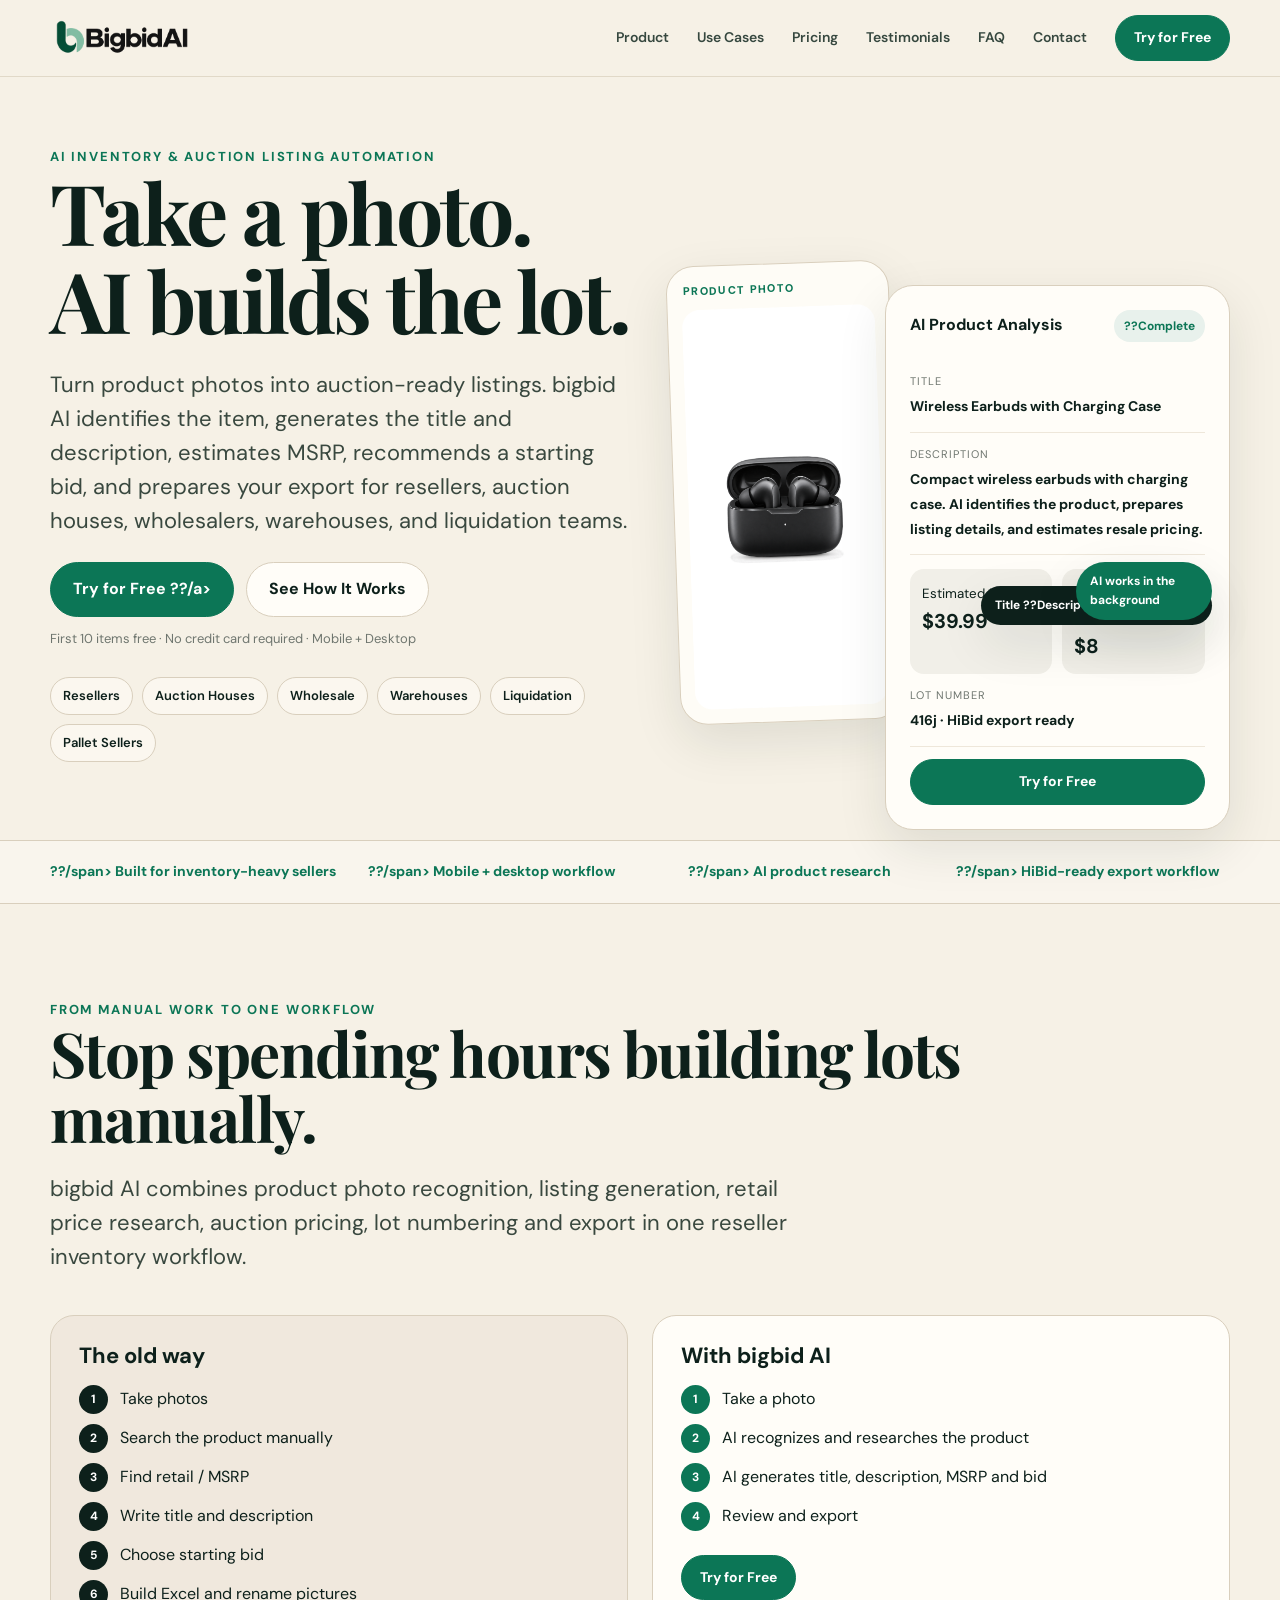
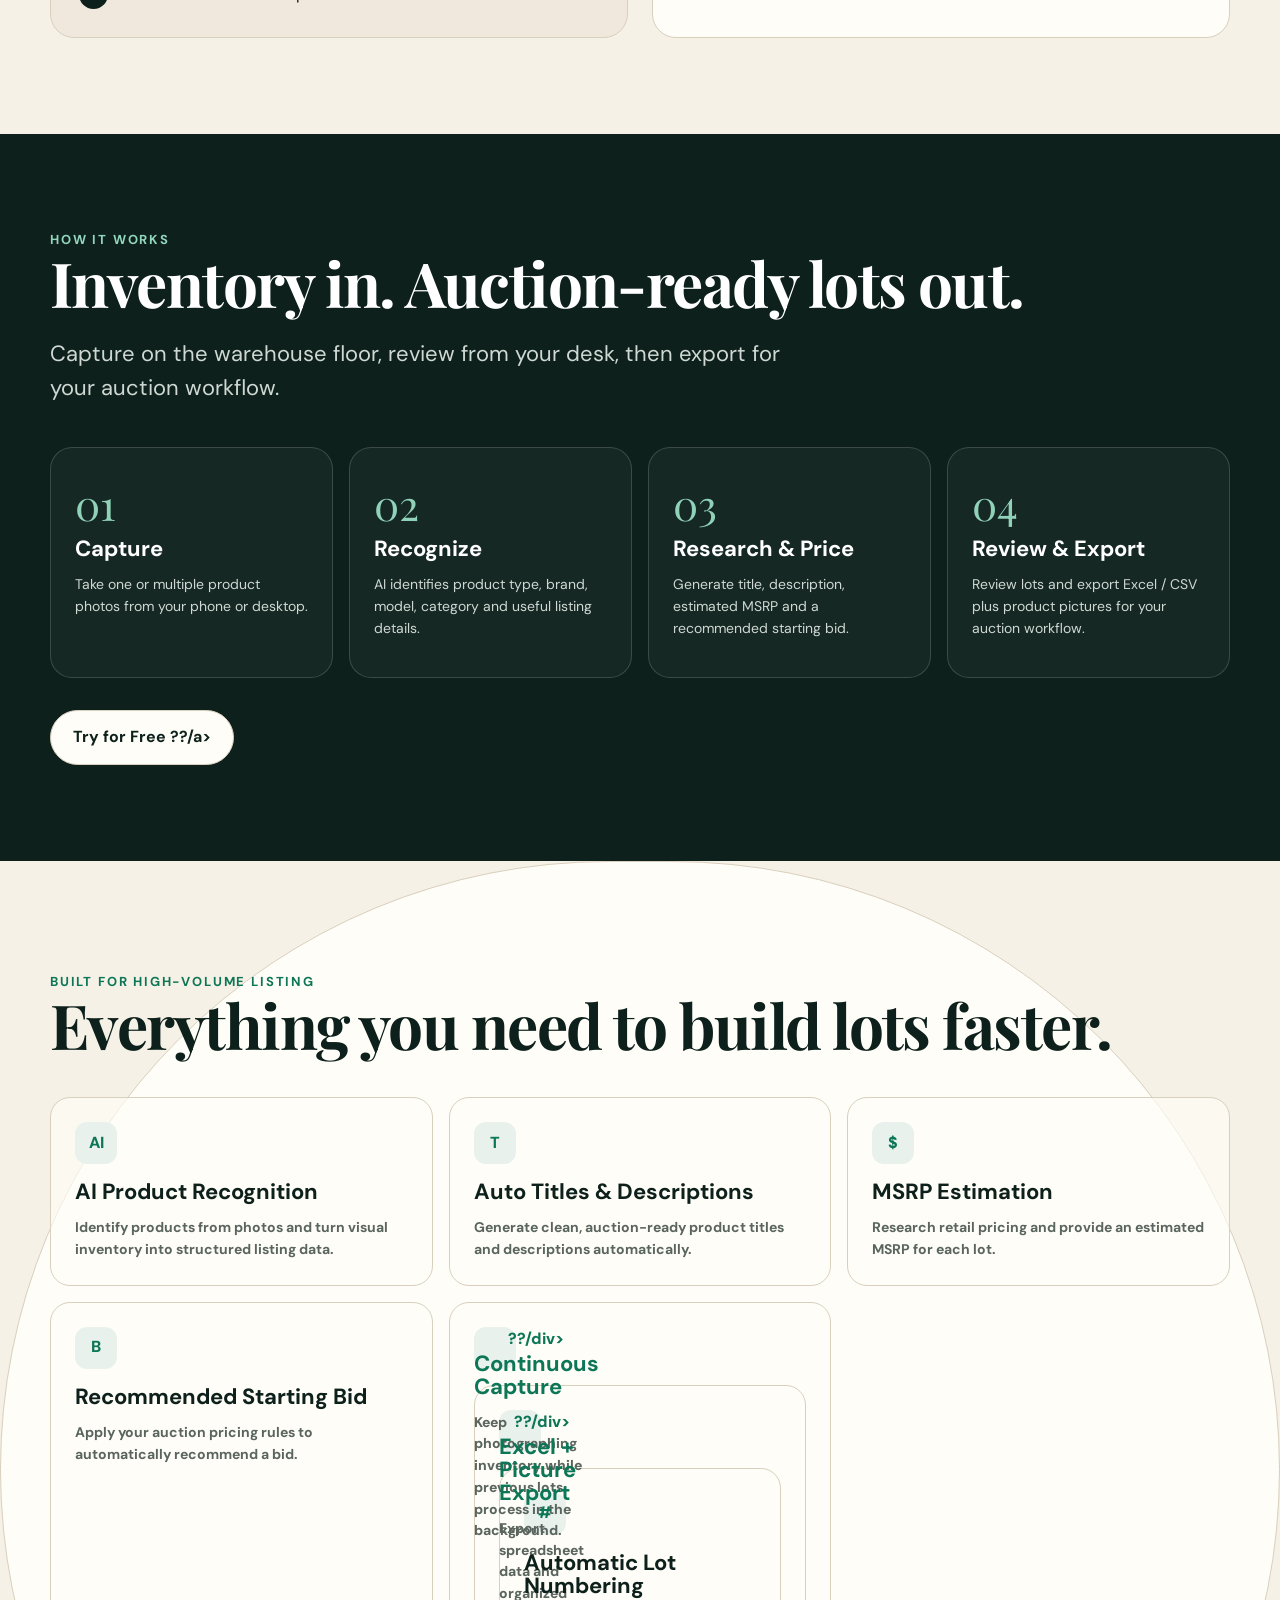
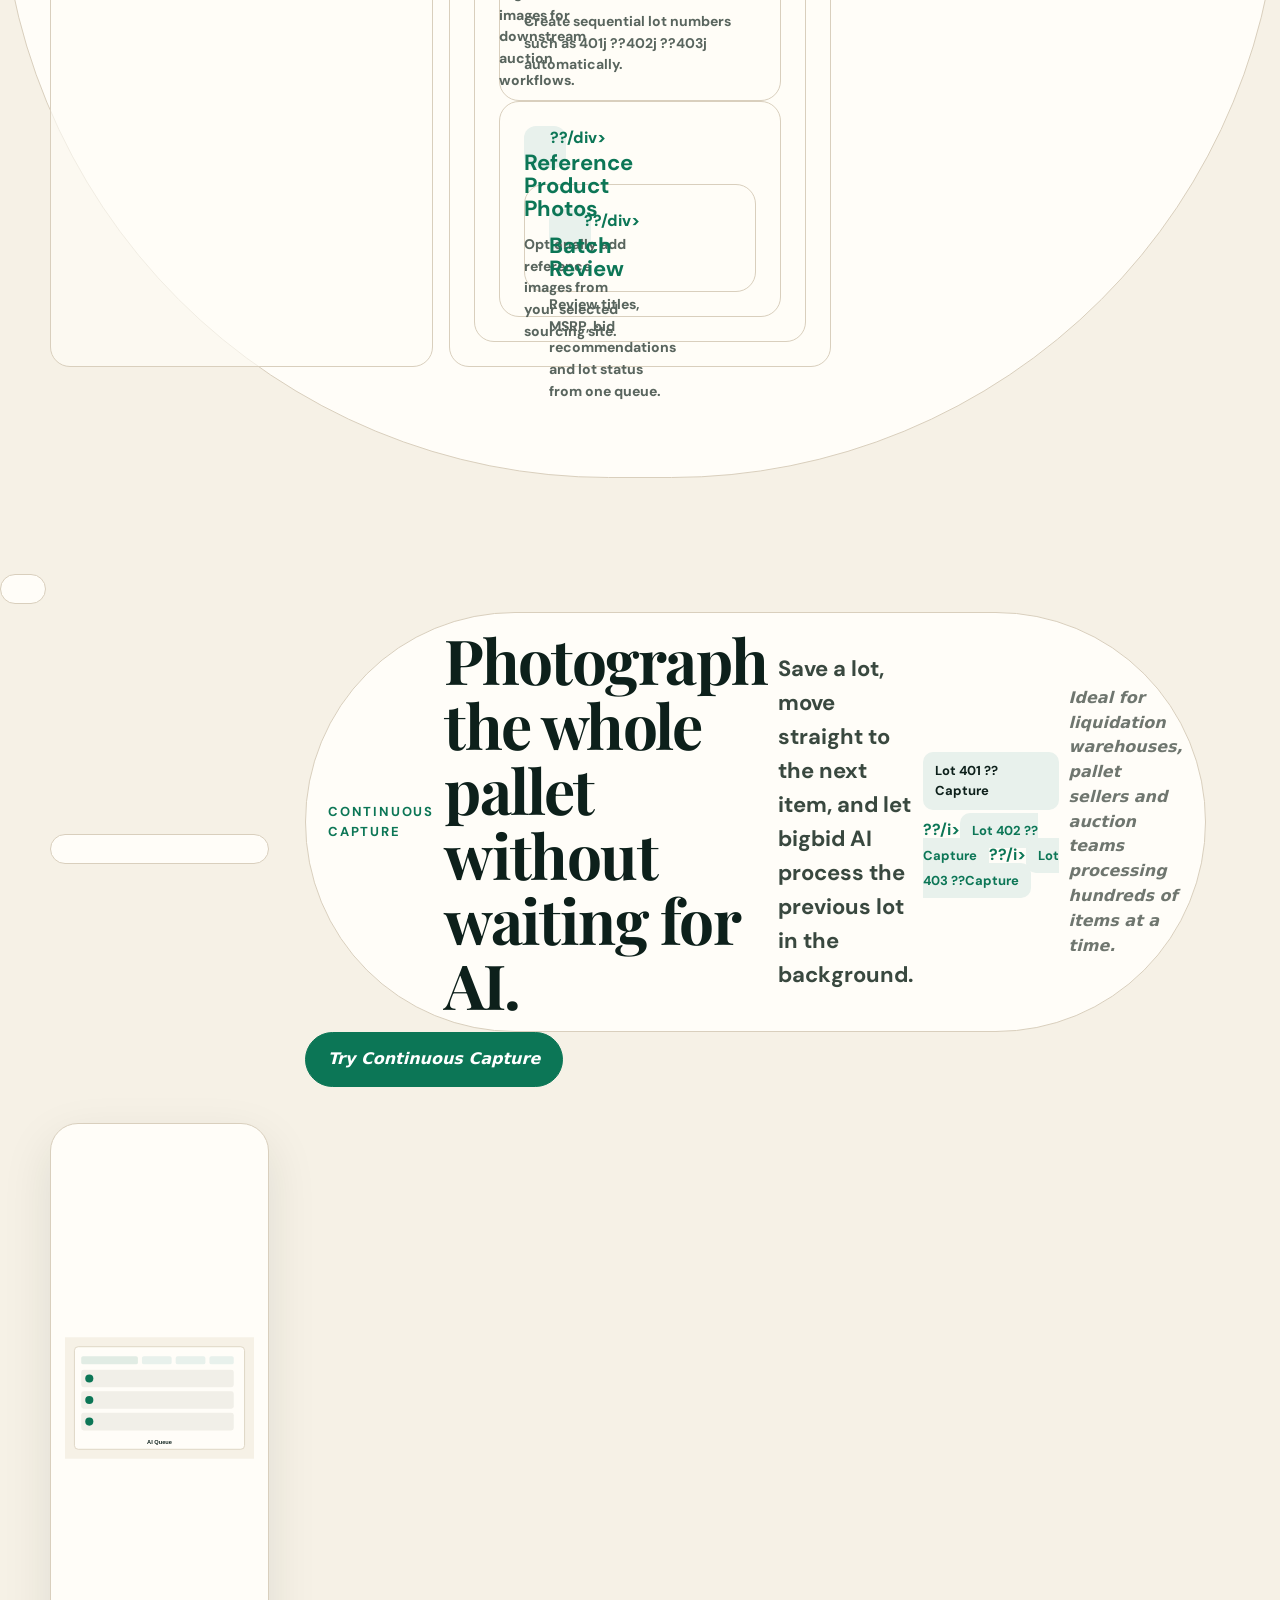
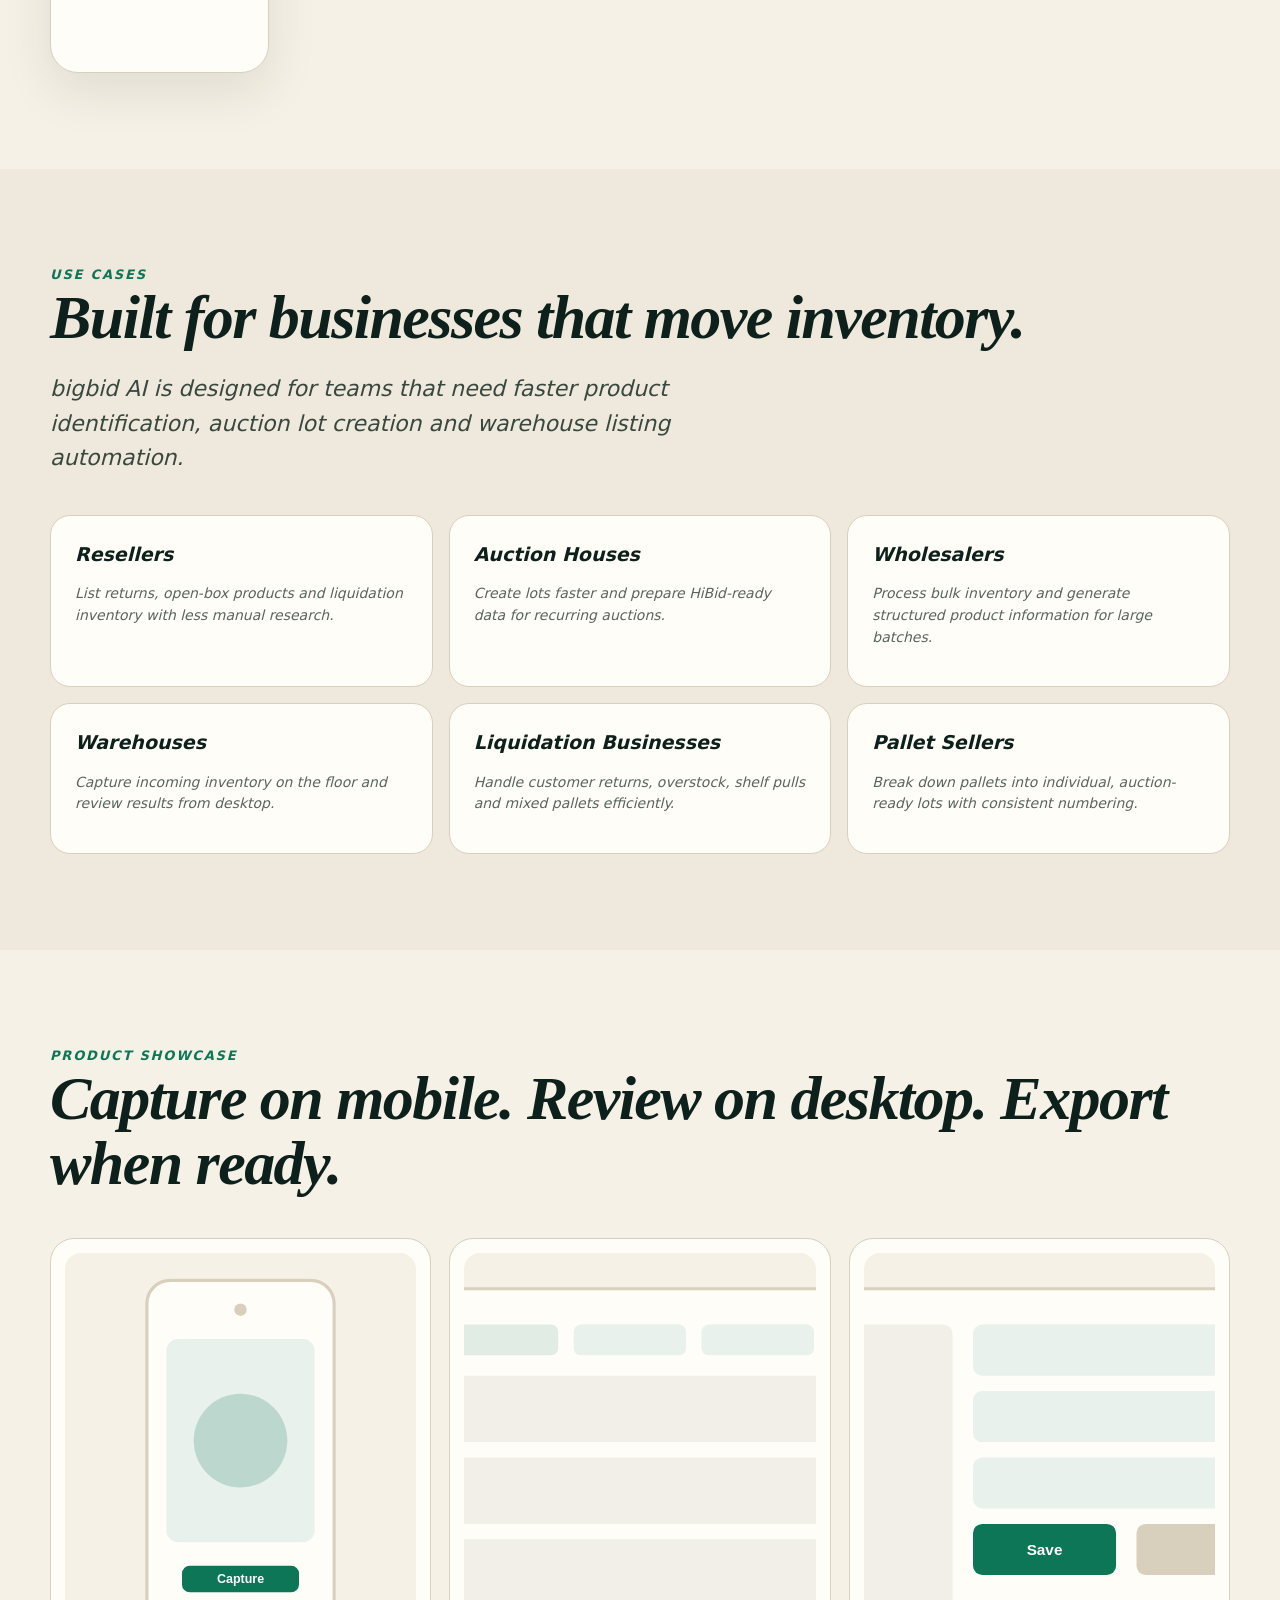
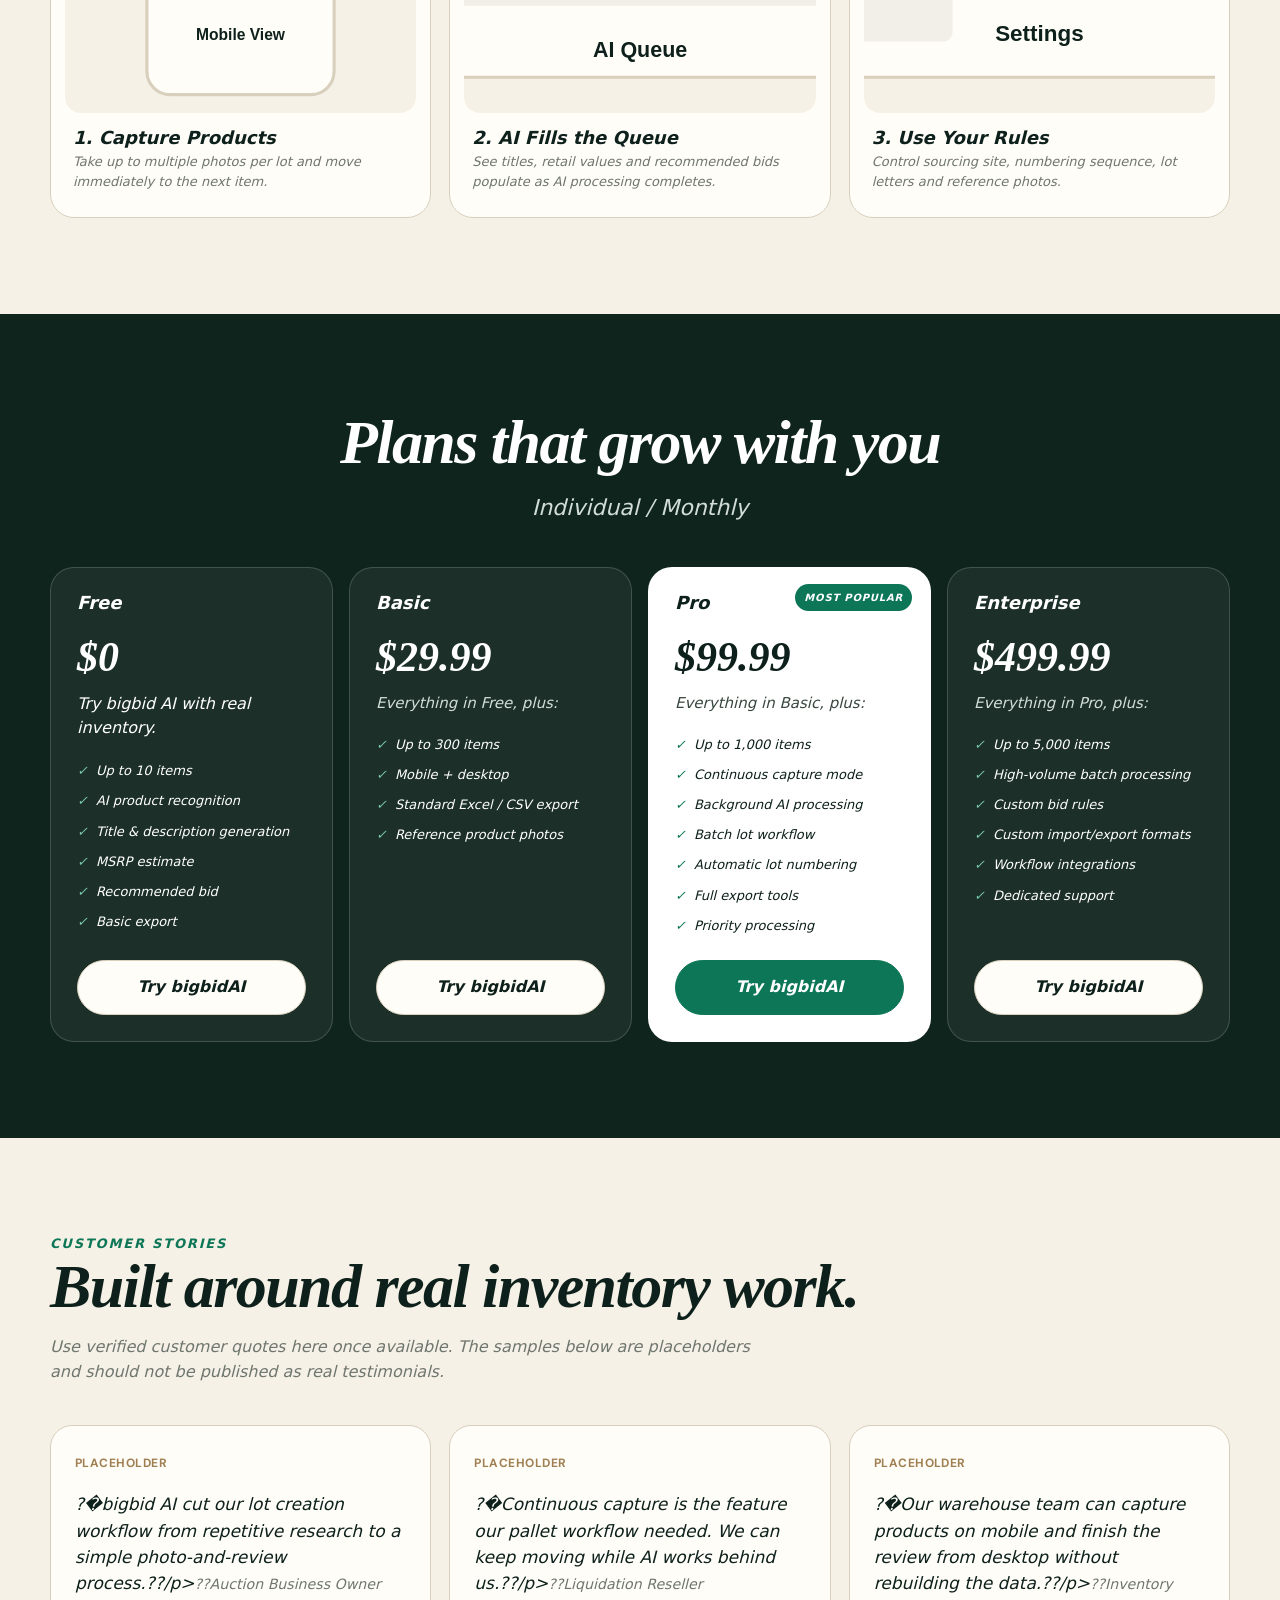
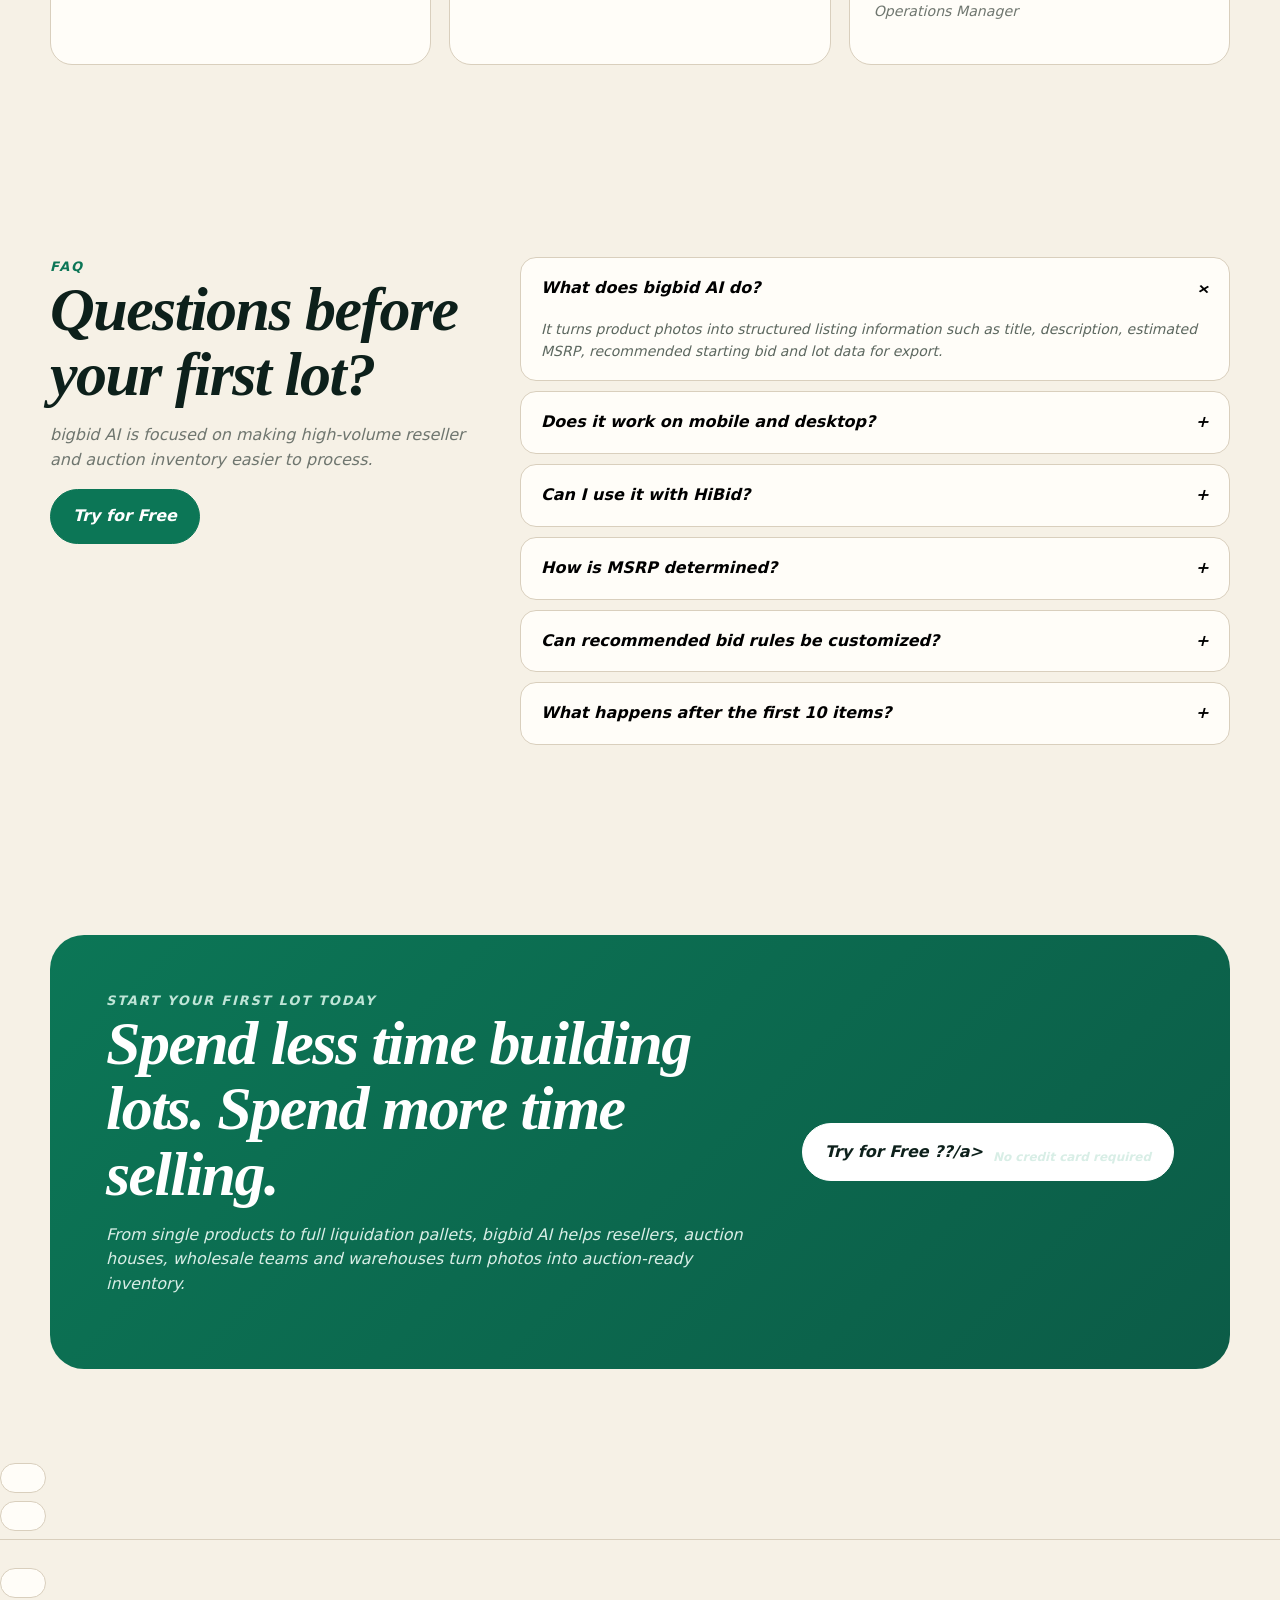
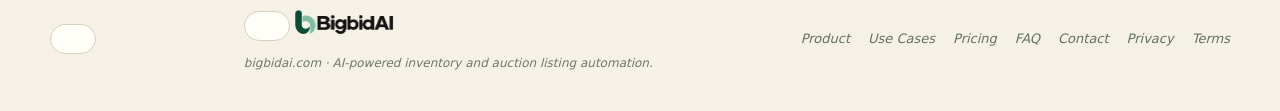
==== commit 4454388e: "fix: correct logo versioning and address text encoding issues in HTML files - Updated logo image sou" ====
--- a/index.html
+++ b/index.html
@@ -17,7 +17,7 @@
   <meta property="og:locale" content="en_US" />
   <meta property="og:url" content="https://bigbidai.com/" />
   <meta property="og:title" content="bigbid AI | AI Auction Listing &amp; Inventory Software" />
-  <meta property="og:description" content="Photograph inventory and let AI build auction-ready lots—titles, descriptions, MSRP, bids, and export for resellers and auction teams." />
+  <meta property="og:description" content="Photograph inventory and let AI build auction-ready lots?�titles, descriptions, MSRP, bids, and export for resellers and auction teams." />
   <meta property="og:image" content="https://bigbidai.com/assets/mainproduct.jpg" />
   <meta property="og:image:alt" content="Product photo analyzed by bigbid AI into an auction listing" />
 
@@ -39,7 +39,7 @@
         "@id": "https://bigbidai.com/#organization",
         "name": "bigbid AI",
         "url": "https://bigbidai.com/",
-        "logo": "https://bigbidai.com/assets/logo.png",
+        "logo": "https://bigbidai.com/assets/logo.png?v=2",
         "email": "support@bigbidai.com",
         "sameAs": ["https://my.bigbidai.com/"]
       },
@@ -150,12 +150,16 @@
   }
   </script>
   <link rel="stylesheet" href="/styles.css" />
+  <script>
+    window.va = window.va || function () { (window.vaq = window.vaq || []).push(arguments); };
+  </script>
+  <script defer src="/_vercel/insights/script.js"></script>
 </head>
 <body>
   <div id="app">
 <header class="nav">
   <div class="wrap navin">
-    <a class="brand" href="#top"><img src="/assets/logo.png" width="180" height="60" alt="BigbidAI"></a>
+    <a class="brand" href="#top"><img src="/assets/logo.png?v=2" width="180" height="60" alt="BigbidAI"></a>
     <nav class="links" aria-label="Primary">
       <a href="#product">Product</a><a href="#usecases">Use Cases</a><a href="#pricing">Pricing</a><a href="#testimonials">Testimonials</a><a href="#faq">FAQ</a><a href="/contact">Contact</a>
       <a class="btn primary small" href="https://my.bigbidai.com/">Try for Free</a>
@@ -170,26 +174,26 @@
       <div class="eyebrow">AI inventory &amp; auction listing automation</div>
       <h1>Take a photo.<br>AI builds the lot.</h1>
       <p class="lead">Turn product photos into auction-ready listings. bigbid AI identifies the item, generates the title and description, estimates MSRP, recommends a starting bid, and prepares your export for resellers, auction houses, wholesalers, warehouses, and liquidation teams.</p>
-      <div class="cta-row"><a class="btn primary" href="https://my.bigbidai.com/">Try for Free →</a><a class="btn" href="#product">See How It Works</a></div>
+      <div class="cta-row"><a class="btn primary" href="https://my.bigbidai.com/">Try for Free ??/a><a class="btn" href="#product">See How It Works</a></div>
       <div class="micro">First 10 items free · No credit card required · Mobile + Desktop</div>
       <div class="audience"><span class="chip">Resellers</span><span class="chip">Auction Houses</span><span class="chip">Wholesale</span><span class="chip">Warehouses</span><span class="chip">Liquidation</span><span class="chip">Pallet Sellers</span></div>
     </div>
     <div class="hero-visual" aria-label="bigbid AI product capture and analysis mockup">
       <div class="phone"><img src="/assets/mainproduct.jpg" width="400" height="400" alt="Wireless earbuds product photo analyzed by bigbid AI for auction listing" decoding="async" fetchpriority="high"></div>
       <div class="ai-card">
-        <div class="ai-top"><strong>AI Product Analysis</strong><span class="status">● Complete</span></div>
+        <div class="ai-top"><strong>AI Product Analysis</strong><span class="status">??Complete</span></div>
         <div class="field"><small>Title</small><strong>Wireless Earbuds with Charging Case</strong></div>
         <div class="field"><small>Description</small><strong>Compact wireless earbuds with charging case. AI identifies the product, prepares listing details, and estimates resale pricing.</strong></div>
         <div class="result-grid"><div class="stat"><small>Estimated MSRP</small><b>$39.99</b></div><div class="stat"><small>Recommended Bid</small><b>$8</b></div></div>
         <div class="field"><small>Lot Number</small><strong>416j · HiBid export ready</strong></div>
         <a class="btn primary small" style="width:100%;margin-top:12px" href="https://my.bigbidai.com/">Try for Free</a>
       </div>
-      <div class="float-tag tag1">Title ✓ Description ✓ MSRP ✓</div><div class="float-tag tag2">AI works in the background</div>
+      <div class="float-tag tag1">Title ??Description ??MSRP ??/div><div class="float-tag tag2">AI works in the background</div>
     </div>
   </div>
 </section>
 
-<section class="trust"><div class="wrap trust-in"><div><span>✓</span> Built for inventory-heavy sellers</div><div><span>✓</span> Mobile + desktop workflow</div><div><span>✓</span> AI product research</div><div><span>✓</span> HiBid-ready export workflow</div></div></section>
+<section class="trust"><div class="wrap trust-in"><div><span>??/span> Built for inventory-heavy sellers</div><div><span>??/span> Mobile + desktop workflow</div><div><span>??/span> AI product research</div><div><span>??/span> HiBid-ready export workflow</div></div></section>
 
 <section class="section" id="product"><div class="wrap">
   <div class="eyebrow">From manual work to one workflow</div><h2>Stop spending hours building lots manually.</h2><p class="lead">bigbid AI combines product photo recognition, listing generation, retail price research, auction pricing, lot numbering and export in one reseller inventory workflow.</p>
@@ -201,7 +205,7 @@
 
 <section class="section how" id="how-it-works"><div class="wrap"><div class="eyebrow">How it works</div><h2>Inventory in. Auction-ready lots out.</h2><p class="lead">Capture on the warehouse floor, review from your desk, then export for your auction workflow.</p>
   <div class="step-grid"><div class="step"><div class="n">01</div><h3>Capture</h3><p>Take one or multiple product photos from your phone or desktop.</p></div><div class="step"><div class="n">02</div><h3>Recognize</h3><p>AI identifies product type, brand, model, category and useful listing details.</p></div><div class="step"><div class="n">03</div><h3>Research &amp; Price</h3><p>Generate title, description, estimated MSRP and a recommended starting bid.</p></div><div class="step"><div class="n">04</div><h3>Review &amp; Export</h3><p>Review lots and export Excel / CSV plus product pictures for your auction workflow.</p></div></div>
-  <a class="btn" href="https://my.bigbidai.com/">Try for Free →</a>
+  <a class="btn" href="https://my.bigbidai.com/">Try for Free ??/a>
 </div></section>
 
 <section class="section" id="features"><div class="wrap"><div class="eyebrow">Built for high-volume listing</div><h2>Everything you need to build lots faster.</h2>
@@ -210,16 +214,16 @@
     <div class="feature"><div class="ico">T</div><h3>Auto Titles &amp; Descriptions</h3><p>Generate clean, auction-ready product titles and descriptions automatically.</p></div>
     <div class="feature"><div class="ico">$</div><h3>MSRP Estimation</h3><p>Research retail pricing and provide an estimated MSRP for each lot.</p></div>
     <div class="feature"><div class="ico">B</div><h3>Recommended Starting Bid</h3><p>Apply your auction pricing rules to automatically recommend a bid.</p></div>
-    <div class="feature"><div class="ico">∞</div><h3>Continuous Capture</h3><p>Keep photographing inventory while previous lots process in the background.</p></div>
-    <div class="feature"><div class="ico">⇩</div><h3>Excel + Picture Export</h3><p>Export spreadsheet data and organized images for downstream auction workflows.</p></div>
-    <div class="feature"><div class="ico">#</div><h3>Automatic Lot Numbering</h3><p>Create sequential lot numbers such as 401j → 402j → 403j automatically.</p></div>
-    <div class="feature"><div class="ico">▣</div><h3>Reference Product Photos</h3><p>Optionally add reference images from your selected sourcing site.</p></div>
-    <div class="feature"><div class="ico">✓</div><h3>Batch Review</h3><p>Review titles, MSRP, bid recommendations and lot status from one queue.</p></div>
+    <div class="feature"><div class="ico">??/div><h3>Continuous Capture</h3><p>Keep photographing inventory while previous lots process in the background.</p></div>
+    <div class="feature"><div class="ico">??/div><h3>Excel + Picture Export</h3><p>Export spreadsheet data and organized images for downstream auction workflows.</p></div>
+    <div class="feature"><div class="ico">#</div><h3>Automatic Lot Numbering</h3><p>Create sequential lot numbers such as 401j ??402j ??403j automatically.</p></div>
+    <div class="feature"><div class="ico">??/div><h3>Reference Product Photos</h3><p>Optionally add reference images from your selected sourcing site.</p></div>
+    <div class="feature"><div class="ico">??/div><h3>Batch Review</h3><p>Review titles, MSRP, bid recommendations and lot status from one queue.</p></div>
   </div>
 </div></section>
 
 <section class="section" id="continuous-capture"><div class="wrap continuous">
-  <div><div class="eyebrow">Continuous capture</div><h2>Photograph the whole pallet without waiting for AI.</h2><p class="lead">Save a lot, move straight to the next item, and let bigbid AI process the previous lot in the background.</p><div class="flow"><span>Lot 401 → Capture</span><i>→</i><span>Lot 402 → Capture</span><i>→</i><span>Lot 403 → Capture</span></div><p class="muted">Ideal for liquidation warehouses, pallet sellers and auction teams processing hundreds of items at a time.</p><a class="btn primary" href="https://my.bigbidai.com/">Try Continuous Capture</a></div>
+  <div><div class="eyebrow">Continuous capture</div><h2>Photograph the whole pallet without waiting for AI.</h2><p class="lead">Save a lot, move straight to the next item, and let bigbid AI process the previous lot in the background.</p><div class="flow"><span>Lot 401 ??Capture</span><i>??/i><span>Lot 402 ??Capture</span><i>??/i><span>Lot 403 ??Capture</span></div><p class="muted">Ideal for liquidation warehouses, pallet sellers and auction teams processing hundreds of items at a time.</p><a class="btn primary" href="https://my.bigbidai.com/">Try Continuous Capture</a></div>
   <div class="queue-card"><img src="/assets/queue.svg" width="800" height="520" alt="bigbid AI continuous lot capture queue showing background AI processing" loading="lazy" decoding="async"></div>
 </div></section>
 
@@ -293,7 +297,7 @@
 </div></section>
 
 <section class="section" id="testimonials"><div class="wrap"><div class="eyebrow">Customer stories</div><h2>Built around real inventory work.</h2><p class="muted" style="max-width:720px">Use verified customer quotes here once available. The samples below are placeholders and should not be published as real testimonials.</p>
-  <div class="testimonials"><div class="quote"><em>Placeholder</em><p>“bigbid AI cut our lot creation workflow from repetitive research to a simple photo-and-review process.”</p><small>— Auction Business Owner</small></div><div class="quote"><em>Placeholder</em><p>“Continuous capture is the feature our pallet workflow needed. We can keep moving while AI works behind us.”</p><small>— Liquidation Reseller</small></div><div class="quote"><em>Placeholder</em><p>“Our warehouse team can capture products on mobile and finish the review from desktop without rebuilding the data.”</p><small>— Inventory Operations Manager</small></div></div>
+  <div class="testimonials"><div class="quote"><em>Placeholder</em><p>?�bigbid AI cut our lot creation workflow from repetitive research to a simple photo-and-review process.??/p><small>??Auction Business Owner</small></div><div class="quote"><em>Placeholder</em><p>?�Continuous capture is the feature our pallet workflow needed. We can keep moving while AI works behind us.??/p><small>??Liquidation Reseller</small></div><div class="quote"><em>Placeholder</em><p>?�Our warehouse team can capture products on mobile and finish the review from desktop without rebuilding the data.??/p><small>??Inventory Operations Manager</small></div></div>
 </div></section>
 
 <section class="section" id="faq"><div class="wrap faq"><div><div class="eyebrow">FAQ</div><h2>Questions before your first lot?</h2><p class="muted">bigbid AI is focused on making high-volume reseller and auction inventory easier to process.</p><a class="btn primary" href="https://my.bigbidai.com/">Try for Free</a></div><div class="faq-list">
@@ -305,12 +309,11 @@
   <div class="faq-item"><button class="faq-q" id="faq-q-6" aria-expanded="false" aria-controls="faq-a-6">What happens after the first 10 items?<span>+</span></button><div class="faq-a" id="faq-a-6" aria-labelledby="faq-q-6" aria-hidden="true" hidden>Choose the Basic, Pro or Enterprise plan based on your monthly item volume and workflow needs.</div></div>
 </div></div></section>
 
-<section class="final"><div class="wrap"><div class="finalbox"><div><div class="eyebrow" style="color:#bfe5d7">Start your first lot today</div><h2>Spend less time building lots. Spend more time selling.</h2><p>From single products to full liquidation pallets, bigbid AI helps resellers, auction houses, wholesale teams and warehouses turn photos into auction-ready inventory.</p></div><div><a class="btn" href="https://my.bigbidai.com/">Try for Free →</a><div style="font-size:12px;color:#d8eee6;margin-top:10px;text-align:center">No credit card required</div></div></div></div></section>
+<section class="final"><div class="wrap"><div class="finalbox"><div><div class="eyebrow" style="color:#bfe5d7">Start your first lot today</div><h2>Spend less time building lots. Spend more time selling.</h2><p>From single products to full liquidation pallets, bigbid AI helps resellers, auction houses, wholesale teams and warehouses turn photos into auction-ready inventory.</p></div><div><a class="btn" href="https://my.bigbidai.com/">Try for Free ??/a><div style="font-size:12px;color:#d8eee6;margin-top:10px;text-align:center">No credit card required</div></div></div></div></section>
 </main>
 
-<footer><div class="wrap foot"><div><a class="brand" href="#top"><img src="/assets/logo.png" width="160" height="53" alt="BigbidAI"></a><div class="muted" style="font-size:12px;margin-top:5px">bigbidai.com · AI-powered inventory and auction listing automation.</div></div><div class="footlinks"><a href="#product">Product</a><a href="#usecases">Use Cases</a><a href="#pricing">Pricing</a><a href="#faq">FAQ</a><a href="/contact">Contact</a><a href="/privacy">Privacy</a><a href="/terms">Terms</a></div></div></footer>
+<footer><div class="wrap foot"><div><a class="brand" href="#top"><img src="/assets/logo.png?v=2" width="160" height="53" alt="BigbidAI"></a><div class="muted" style="font-size:12px;margin-top:5px">bigbidai.com · AI-powered inventory and auction listing automation.</div></div><div class="footlinks"><a href="#product">Product</a><a href="#usecases">Use Cases</a><a href="#pricing">Pricing</a><a href="#faq">FAQ</a><a href="/contact">Contact</a><a href="/privacy">Privacy</a><a href="/terms">Terms</a></div></div></footer>
   </div>
   <script type="module" src="/app.js"></script>
 </body>
 </html>
-
--- a/styles.css
+++ b/styles.css
@@ -6,9 +6,9 @@
     a{text-decoration:none;color:inherit}.wrap{width:min(1180px,calc(100% - 40px));margin:auto}.section{padding:96px 0}.eyebrow{font-size:13px;text-transform:uppercase;letter-spacing:.14em;font-weight:700;color:var(--green)}
     h1,h2,h3{margin:0;line-height:1.05}h1,h2{font-family:"Playfair Display",serif}h1{font-size:clamp(48px,7vw,84px);letter-spacing:-.035em}h2{font-size:clamp(38px,5vw,62px);letter-spacing:-.025em}h3{font-size:22px}.lead{font-size:clamp(18px,2vw,22px);color:#39483f;max-width:760px}.muted{color:var(--muted)}
     .btn{display:inline-flex;align-items:center;justify-content:center;gap:10px;border-radius:999px;padding:14px 22px;font-weight:700;border:1px solid var(--line);background:var(--paper);color:var(--ink);transition:.2s}.btn:hover{transform:translateY(-1px);box-shadow:0 8px 24px rgba(13,32,27,.08)}.btn.primary{background:var(--green);color:#fff;border-color:var(--green)}.btn.primary:hover{background:var(--green2)}.btn.small{padding:11px 18px;font-size:14px}.btn.ghost{background:transparent}
-    .nav{position:sticky;top:0;z-index:50;background:rgba(246,241,230,.88);backdrop-filter:blur(14px);border-bottom:1px solid rgba(217,207,189,.7)}.navin{height:76px;display:flex;align-items:center;justify-content:space-between}.brand{display:inline-flex;align-items:center;line-height:0}.brand img{display:block;height:36px;width:auto}.brand span{color:var(--green)}.links{display:flex;gap:28px;align-items:center;font-size:14px;font-weight:600}.links a:not(.btn){color:#36483f}.menu{display:none}
+    .nav{position:sticky;top:0;z-index:50;background:rgba(246,241,230,.88);backdrop-filter:blur(14px);border-bottom:1px solid rgba(217,207,189,.7)}.navin{height:76px;display:flex;align-items:center;justify-content:space-between}.brand{display:inline-flex;align-items:center;line-height:0}.brand img{display:block;height:48px;width:auto}.brand span{color:var(--green)}.links{display:flex;gap:28px;align-items:center;font-size:14px;font-weight:600}.links a:not(.btn){color:#36483f}.menu{display:none}
     .hero{padding:70px 0 78px}.hero-grid{display:grid;grid-template-columns:1.02fr .98fr;gap:44px;align-items:center}.hero-copy p{margin:24px 0}.cta-row{display:flex;gap:12px;flex-wrap:wrap}.micro{font-size:13px;color:var(--muted);margin-top:12px}.audience{margin-top:28px;display:flex;flex-wrap:wrap;gap:9px}.chip{border:1px solid var(--line);background:rgba(255,253,248,.55);padding:8px 12px;border-radius:999px;font-size:13px;font-weight:600}
-    .hero-visual{position:relative;min-height:520px}.phone{position:absolute;left:0;top:40px;width:42%;background:rgba(255,253,248,.92);border:1px solid var(--line);border-radius:28px;padding:14px;box-shadow:var(--shadow);transform:rotate(-2deg);overflow:hidden}.phone:before{content:"PRODUCT PHOTO";display:block;font-size:11px;font-weight:800;letter-spacing:.12em;color:var(--green);margin:2px 2px 10px}.phone img{width:100%;aspect-ratio:1/1;display:block;border-radius:18px;object-fit:cover;object-position:center;background:#fff}.ai-card{position:absolute;right:0;top:70px;width:62%;background:var(--paper);border:1px solid var(--line);border-radius:28px;padding:24px;box-shadow:var(--shadow)}.ai-top{display:flex;justify-content:space-between;align-items:center;margin-bottom:18px}.status{font-size:12px;font-weight:700;color:var(--green);background:var(--soft);padding:7px 10px;border-radius:999px}.field{padding:13px 0;border-bottom:1px solid #eee7da}.field:last-child{border:0}.field small{display:block;color:var(--muted);font-size:11px;text-transform:uppercase;letter-spacing:.09em;margin-bottom:4px}.field strong{font-size:14px}.result-grid{display:grid;grid-template-columns:1fr 1fr;gap:10px;margin-top:14px}.stat{background:#f1efe8;border-radius:14px;padding:12px}.stat b{display:block;font-size:20px}.float-tag{position:absolute;background:#0d201b;color:white;padding:10px 14px;border-radius:999px;font-size:12px;font-weight:700;box-shadow:var(--shadow)}.tag1{right:18px;bottom:70px}.tag2{left:95px;bottom:5px;background:var(--green)}
+    .hero-visual{position:relative;min-height:480px}.phone{position:absolute;left:0;top:48px;width:40%;background:rgba(255,253,248,.92);border:1px solid var(--line);border-radius:28px;padding:14px;box-shadow:var(--shadow);transform:rotate(-2deg);overflow:hidden}.phone:before{content:"PRODUCT PHOTO";display:block;font-size:11px;font-weight:800;letter-spacing:.12em;color:var(--green);margin:2px 2px 10px}.phone img{width:100%;aspect-ratio:1/0.7;display:block;border-radius:18px;object-fit:contain;object-position:center;background:#fff}.ai-card{position:absolute;right:0;top:70px;width:62%;background:var(--paper);border:1px solid var(--line);border-radius:28px;padding:24px;box-shadow:var(--shadow)}.ai-top{display:flex;justify-content:space-between;align-items:center;margin-bottom:18px}.status{font-size:12px;font-weight:700;color:var(--green);background:var(--soft);padding:7px 10px;border-radius:999px}.field{padding:13px 0;border-bottom:1px solid #eee7da}.field:last-child{border:0}.field small{display:block;color:var(--muted);font-size:11px;text-transform:uppercase;letter-spacing:.09em;margin-bottom:4px}.field strong{font-size:14px}.result-grid{display:grid;grid-template-columns:1fr 1fr;gap:10px;margin-top:14px}.stat{background:#f1efe8;border-radius:14px;padding:12px}.stat b{display:block;font-size:20px}.float-tag{position:absolute;background:#0d201b;color:white;padding:10px 14px;border-radius:999px;font-size:12px;font-weight:700;box-shadow:var(--shadow)}.tag1{right:18px;bottom:70px}.tag2{left:95px;bottom:5px;background:var(--green)}
     .trust{border-top:1px solid var(--line);border-bottom:1px solid var(--line);background:rgba(255,253,248,.35)}.trust-in{padding:20px 0;display:grid;grid-template-columns:repeat(4,1fr);gap:12px;text-align:center;font-size:14px;font-weight:700}.trust-in span{color:var(--green)}
     .problem-grid{display:grid;grid-template-columns:1fr 1fr;gap:24px;margin-top:40px}.panel{background:var(--paper);border:1px solid var(--line);border-radius:var(--radius);padding:28px}.panel.bad{background:#f0e8dd}.steps-mini{display:grid;gap:10px;margin-top:18px}.steps-mini div{display:flex;gap:12px;align-items:center}.num{width:29px;height:29px;border-radius:50%;display:grid;place-items:center;background:var(--ink);color:#fff;font-size:12px;font-weight:700;flex:0 0 auto}.good .num{background:var(--green)}
     .how{background:var(--ink);color:white}.how .eyebrow{color:#93d6be}.how .lead{color:#cfd8d3}.step-grid{display:grid;grid-template-columns:repeat(4,1fr);gap:16px;margin-top:42px}.step{border:1px solid rgba(255,255,255,.16);padding:24px;border-radius:22px;background:rgba(255,255,255,.04)}.step .n{font-family:"Playfair Display";font-size:42px;color:#8fd2b9}.step p{color:#cfd8d3;font-size:14px}.how .btn{margin-top:32px}
@@ -20,9 +20,9 @@
     .testimonials{display:grid;grid-template-columns:repeat(3,1fr);gap:18px;margin-top:40px}.quote{background:var(--paper);border:1px solid var(--line);border-radius:22px;padding:24px}.quote p{font-size:17px}.quote small{color:var(--muted)}.quote em{font-style:normal;color:#a07f52;font-size:12px;font-weight:700;letter-spacing:.04em;text-transform:uppercase}
     .faq{display:grid;grid-template-columns:.75fr 1.25fr;gap:44px}.faq-list{display:grid;gap:10px}.faq-item{border:1px solid var(--line);background:var(--paper);border-radius:16px;overflow:hidden}.faq-q{width:100%;text-align:left;border:0;background:transparent;padding:18px 20px;font:inherit;font-weight:700;cursor:pointer;display:flex;justify-content:space-between}.faq-a{display:none;padding:0 20px 18px;color:#5c675f;font-size:14px}.faq-item.open .faq-a{display:block}.faq-item.open .faq-q span{transform:rotate(45deg)}
     .final{padding:94px 0}.finalbox{background:linear-gradient(135deg,var(--green),#0c5c47);color:#fff;border-radius:34px;padding:56px;display:grid;grid-template-columns:1fr auto;gap:28px;align-items:center}.finalbox p{color:#d8eee6;max-width:650px}.finalbox .btn{background:#fff;color:var(--ink);border-color:#fff}
-    footer{border-top:1px solid var(--line);padding:28px 0 38px}.foot{display:flex;justify-content:space-between;gap:30px;align-items:center}.foot .brand img{height:30px}.footlinks{display:flex;gap:18px;flex-wrap:wrap;font-size:13px;color:#657068}
-    @media(max-width:980px){.links a:not(.btn){display:none}.hero-grid,.continuous,.faq{grid-template-columns:1fr}.hero-visual{min-height:560px}.step-grid,.price-grid{grid-template-columns:repeat(2,1fr)}.features,.case-grid,.showcase-grid,.testimonials{grid-template-columns:repeat(2,1fr)}.trust-in{grid-template-columns:repeat(2,1fr)}.finalbox{grid-template-columns:1fr}.price.pop{transform:none}}
-    @media(max-width:650px){.wrap{width:min(100% - 24px,1180px)}.section{padding:72px 0}.hero{padding-top:42px}.links{gap:10px}.links .btn.small{padding:10px 14px}.brand img{height:30px}.hero-visual{min-height:480px}.phone{width:48%;top:36px}.ai-card{width:72%;top:120px;padding:18px}.tag1{right:0;bottom:45px}.tag2{left:25px;bottom:0}.problem-grid,.step-grid,.features,.case-grid,.showcase-grid,.price-grid,.testimonials{grid-template-columns:1fr}.trust-in{grid-template-columns:1fr 1fr;font-size:12px}.finalbox{padding:34px 24px}.foot{align-items:flex-start;flex-direction:column}.amount{font-size:36px}}
+    footer{border-top:1px solid var(--line);padding:28px 0 38px}.foot{display:flex;justify-content:space-between;gap:30px;align-items:center}.foot .brand img{height:36px}.footlinks{display:flex;gap:18px;flex-wrap:wrap;font-size:13px;color:#657068}
+    @media(max-width:980px){.links a:not(.btn){display:none}.hero-grid,.continuous,.faq{grid-template-columns:1fr}.hero-visual{min-height:500px}.step-grid,.price-grid{grid-template-columns:repeat(2,1fr)}.features,.case-grid,.showcase-grid,.testimonials{grid-template-columns:repeat(2,1fr)}.trust-in{grid-template-columns:repeat(2,1fr)}.finalbox{grid-template-columns:1fr}.price.pop{transform:none}}
+    @media(max-width:650px){.wrap{width:min(100% - 24px,1180px)}.section{padding:72px 0}.hero{padding-top:42px}.links{gap:10px}.links .btn.small{padding:10px 14px}.brand img{height:38px}.hero-visual{min-height:420px}.phone{width:46%;top:40px}.ai-card{width:72%;top:120px;padding:18px}.tag1{right:0;bottom:45px}.tag2{left:25px;bottom:0}.problem-grid,.step-grid,.features,.case-grid,.showcase-grid,.price-grid,.testimonials{grid-template-columns:1fr}.trust-in{grid-template-columns:1fr 1fr;font-size:12px}.finalbox{padding:34px 24px}.foot{align-items:flex-start;flex-direction:column}.amount{font-size:36px}}
 
 .page-hero{padding:72px 0 28px}
 .page-hero h1{font-size:clamp(40px,5vw,58px)}
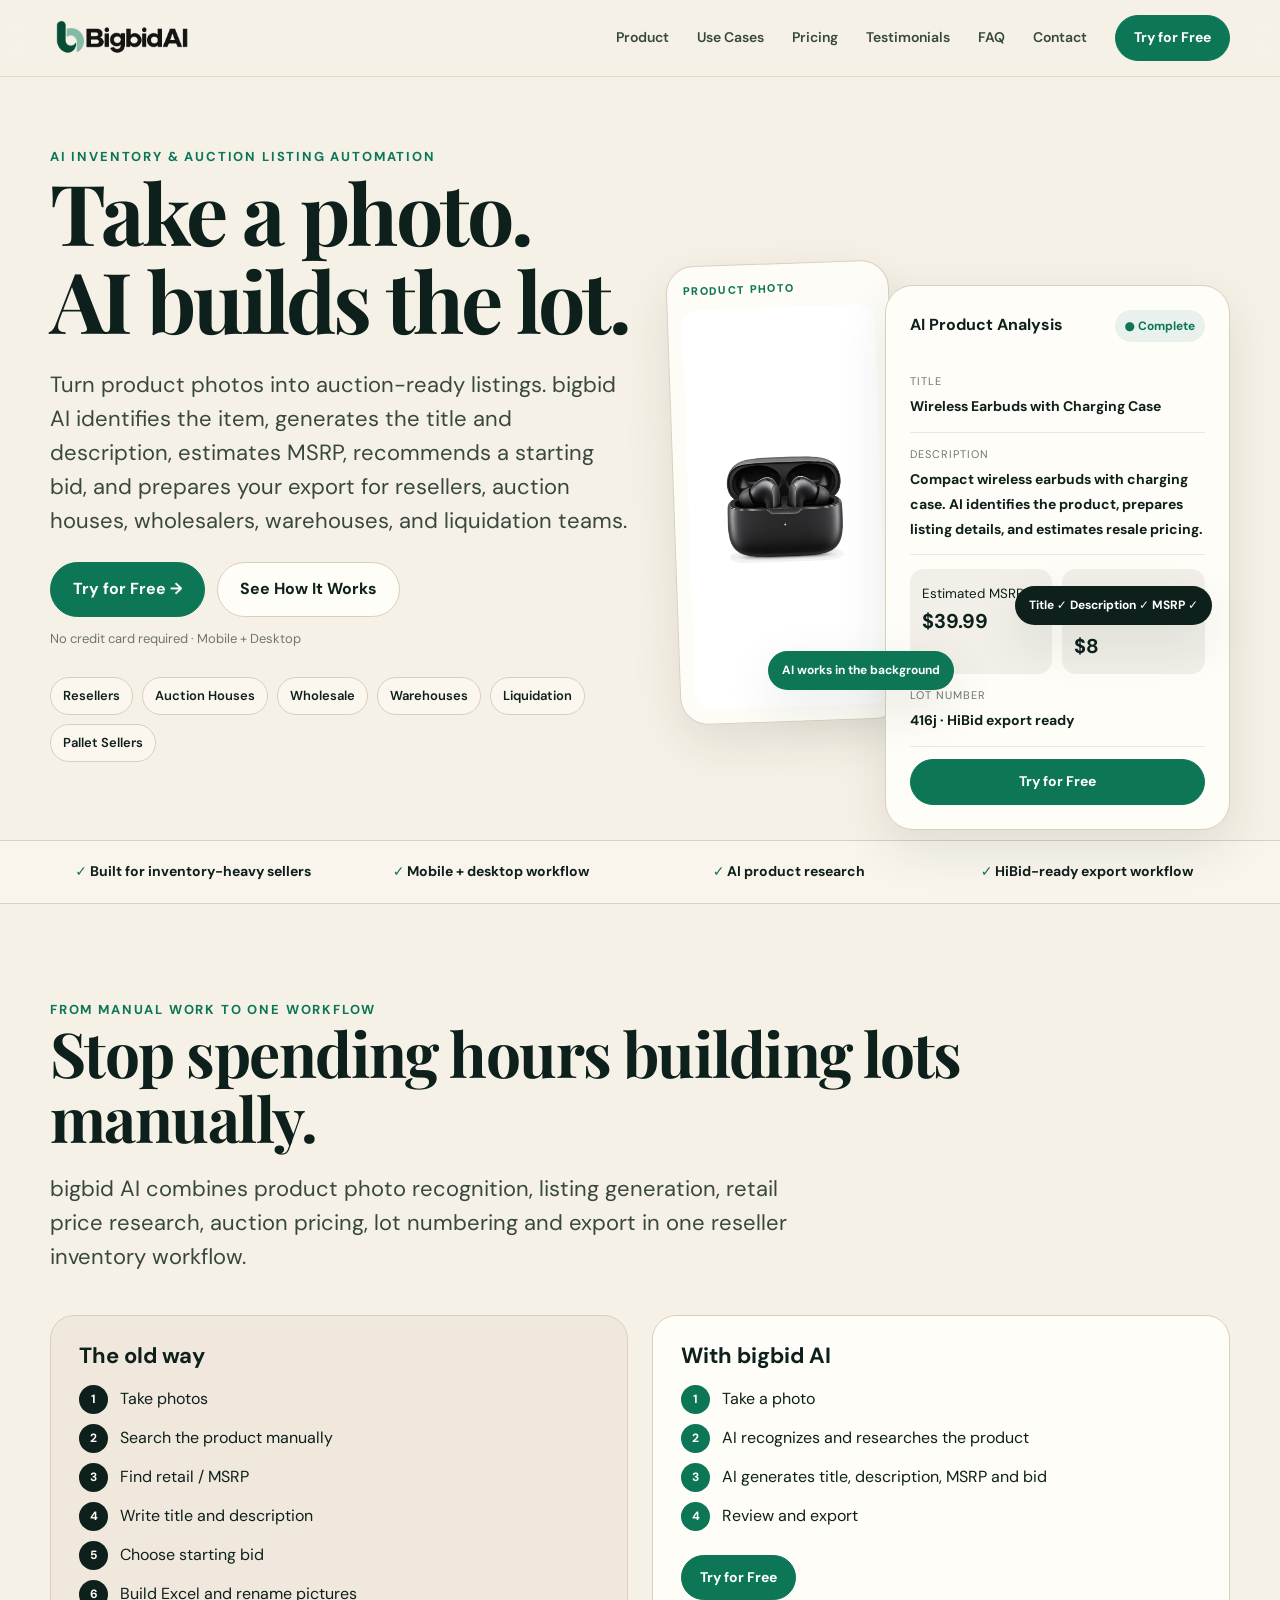
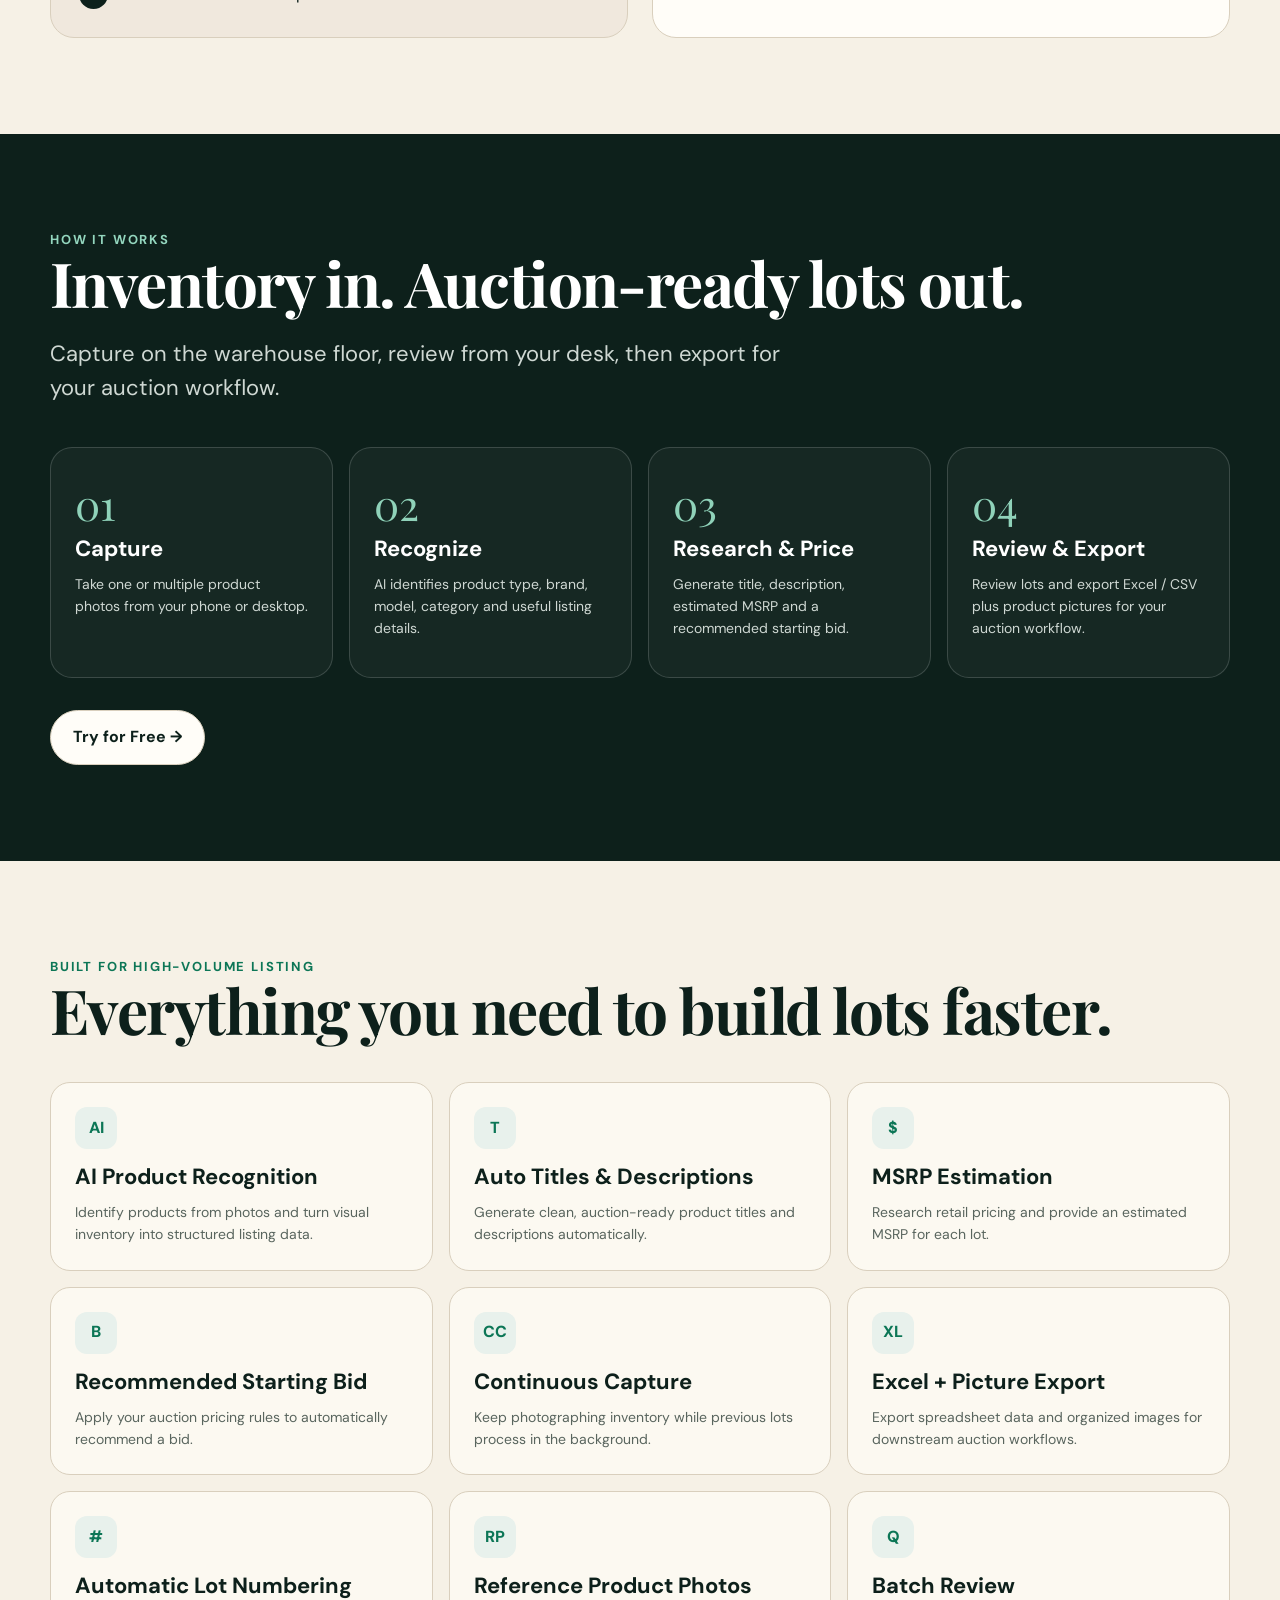
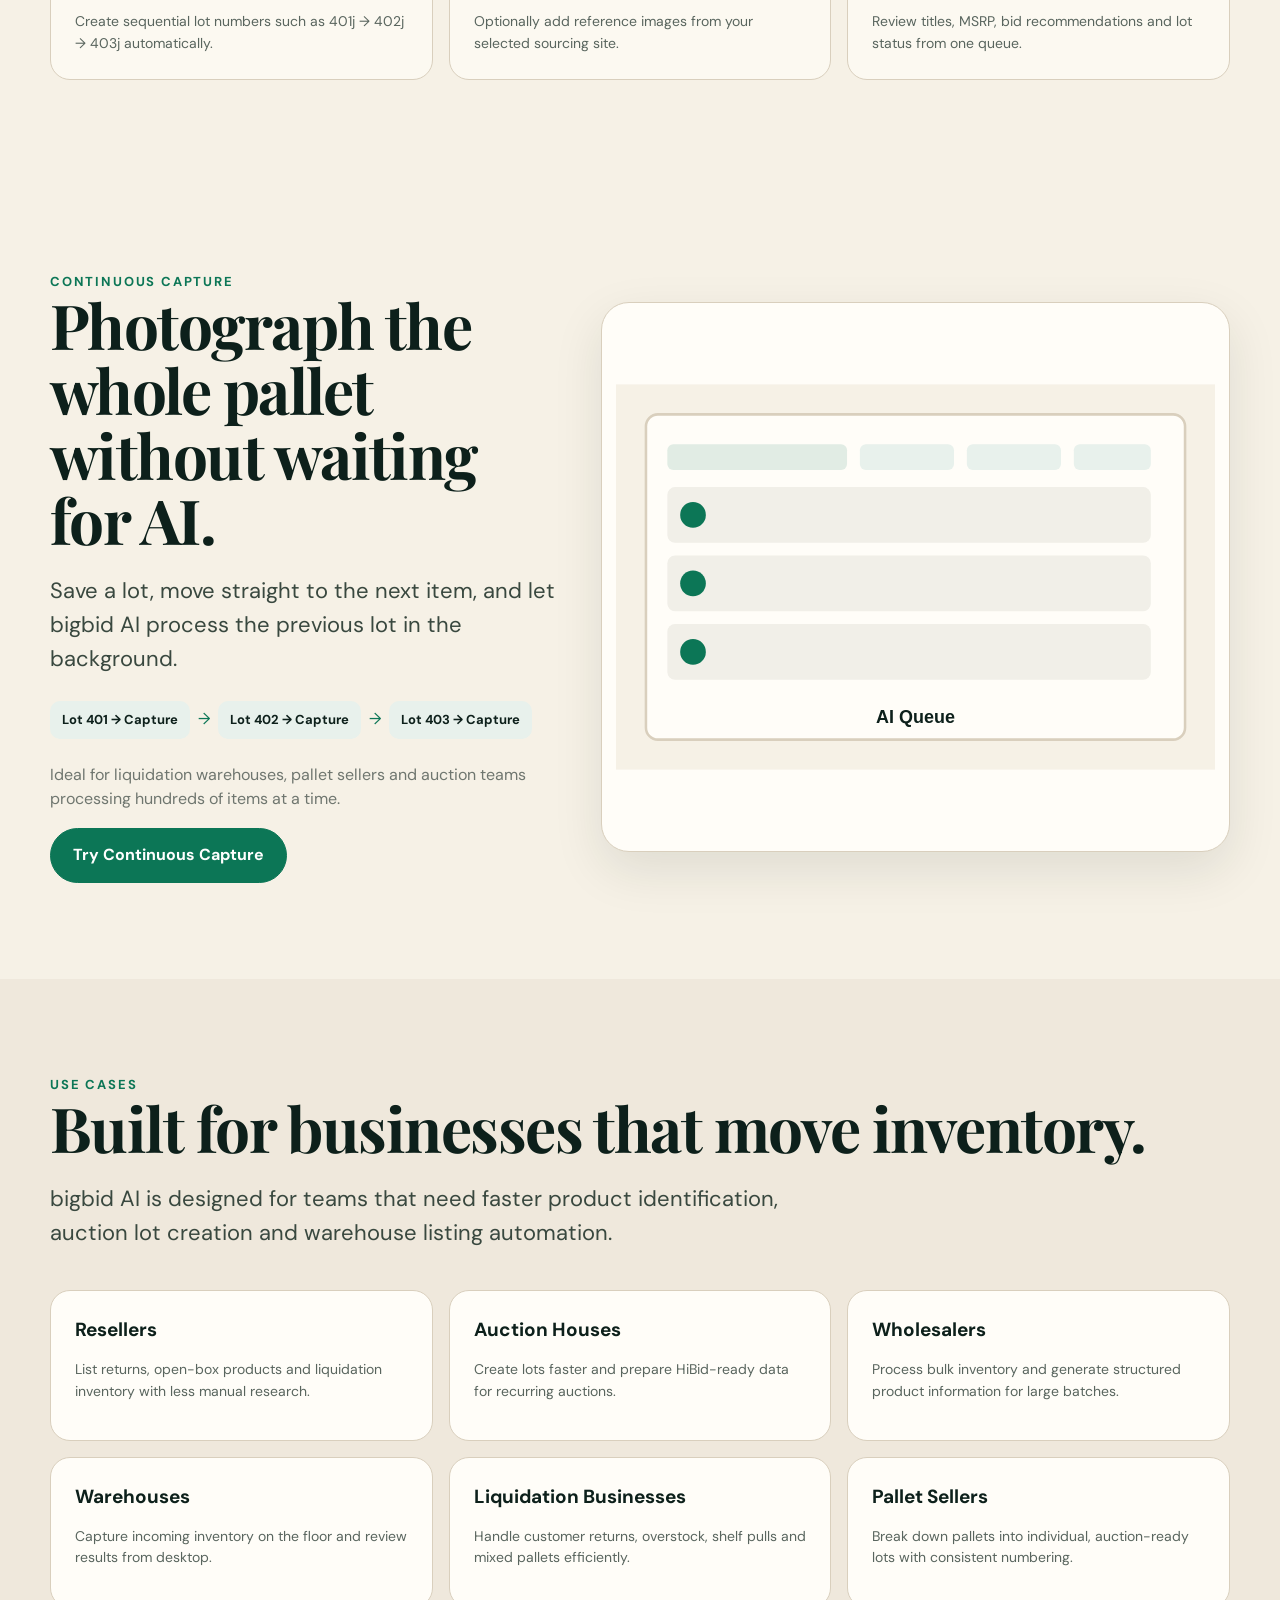
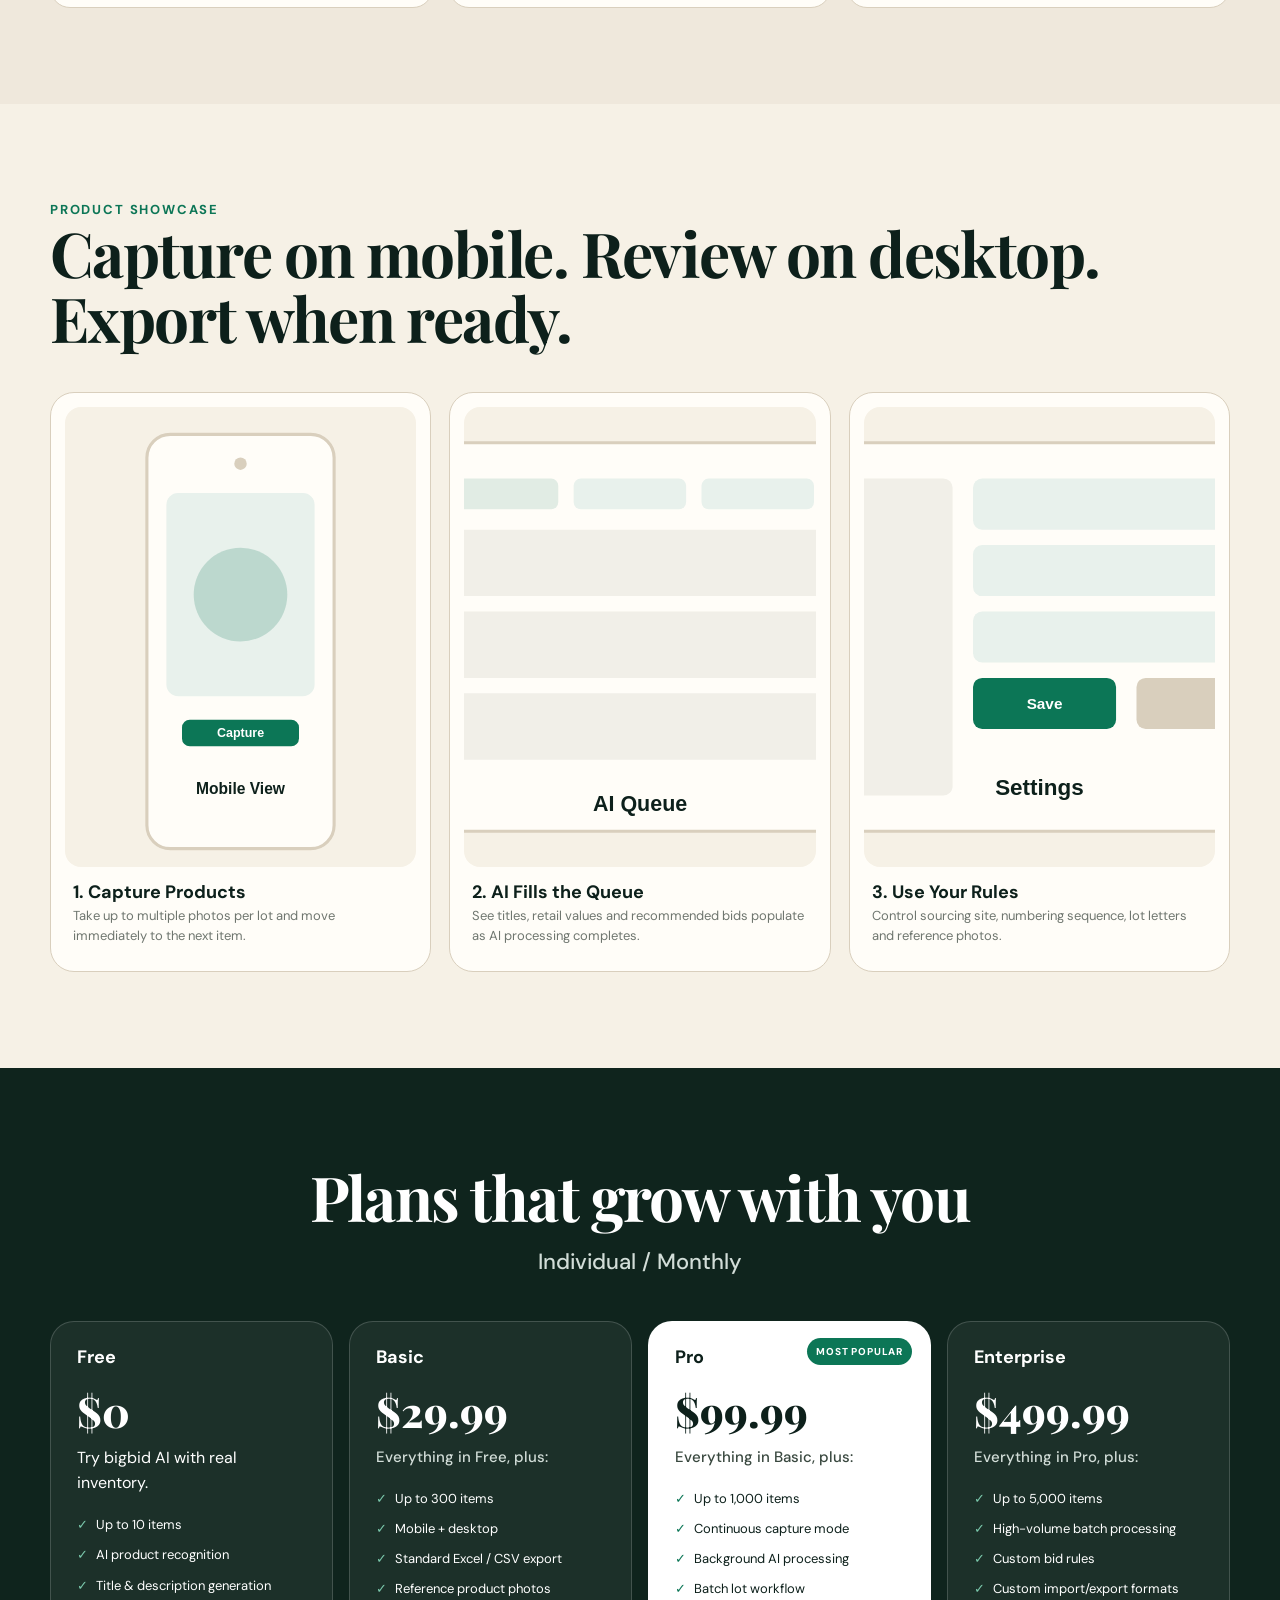
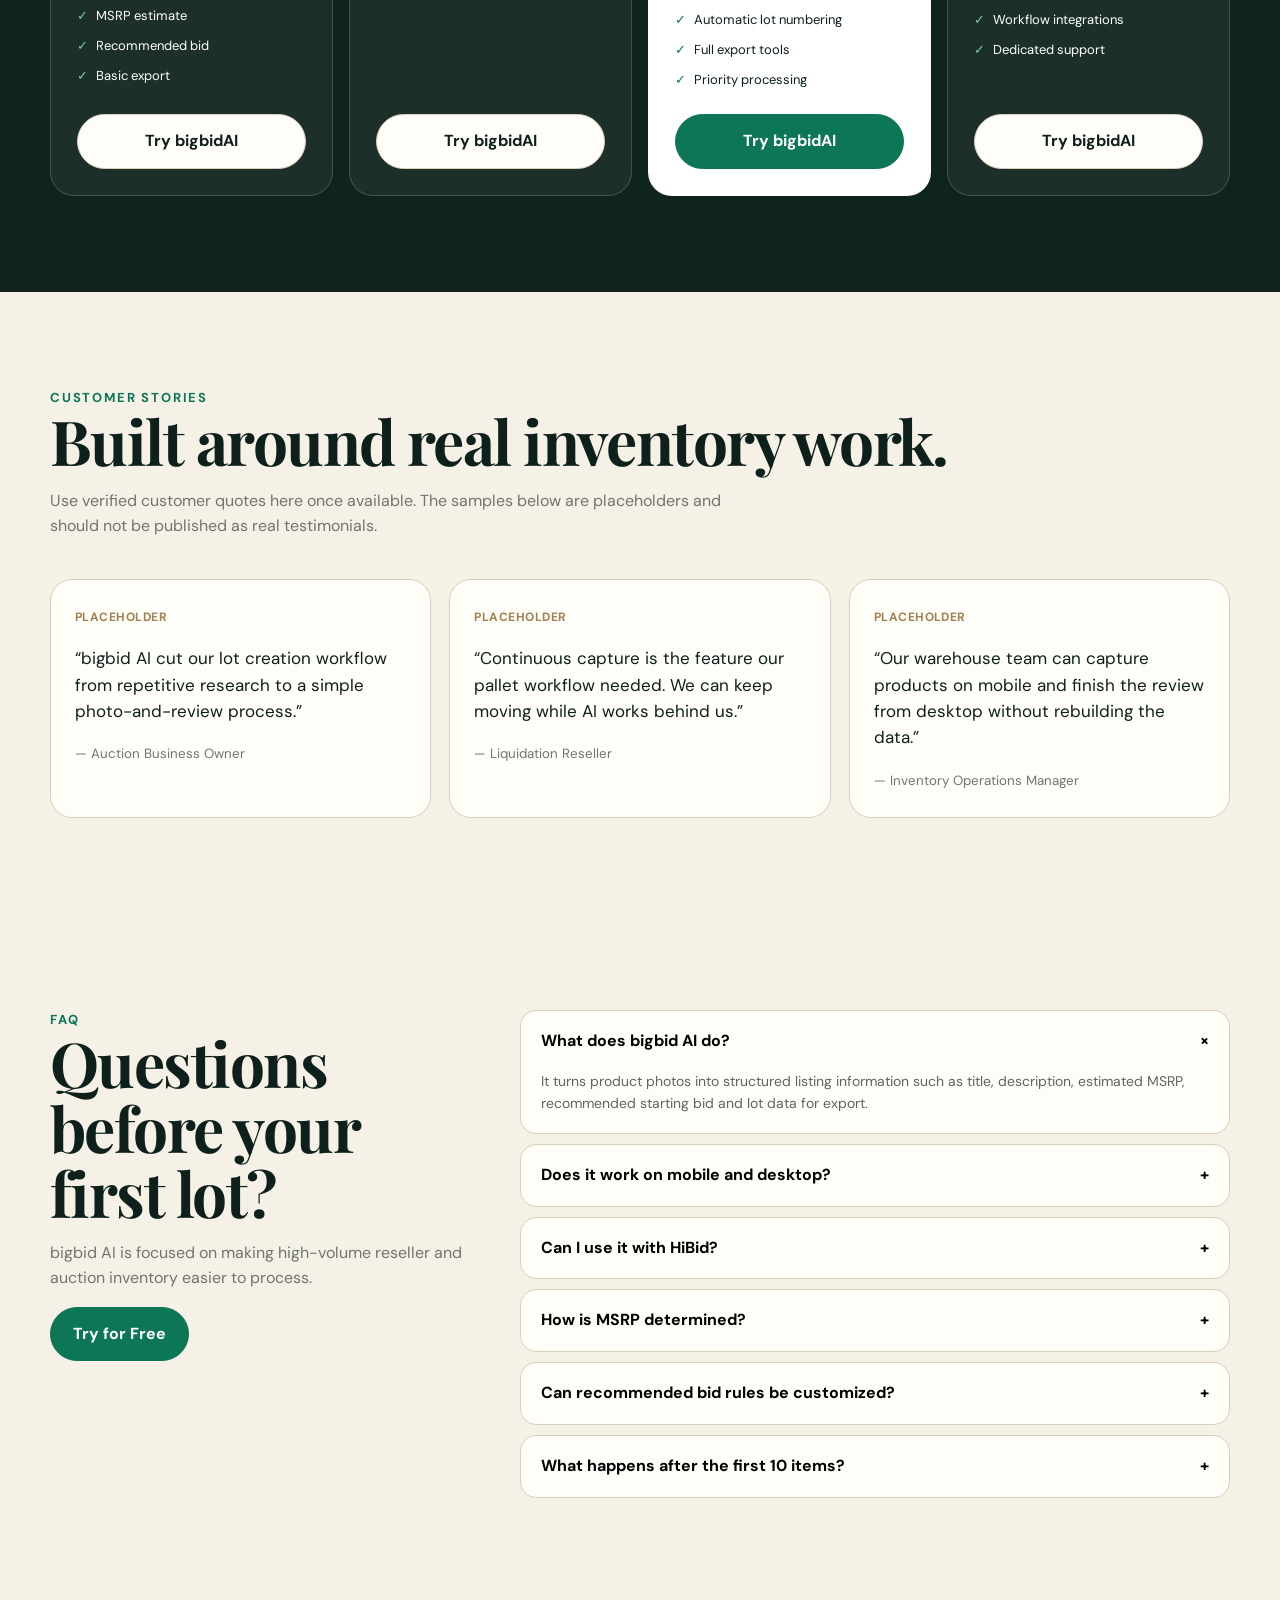
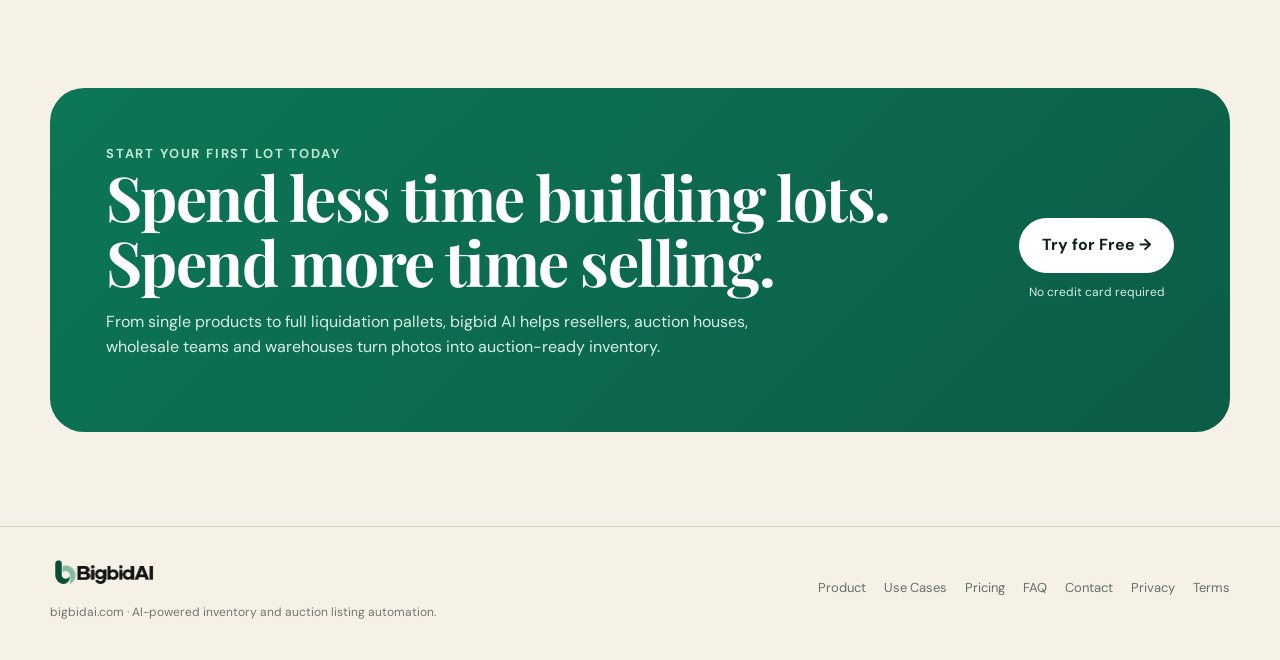
==== commit 33912304: "fix: correct text encoding and improve clarity in HTML files - Updated text encoding in meta descrip" ====
--- a/index.html
+++ b/index.html
@@ -17,7 +17,7 @@
   <meta property="og:locale" content="en_US" />
   <meta property="og:url" content="https://bigbidai.com/" />
   <meta property="og:title" content="bigbid AI | AI Auction Listing &amp; Inventory Software" />
-  <meta property="og:description" content="Photograph inventory and let AI build auction-ready lots?�titles, descriptions, MSRP, bids, and export for resellers and auction teams." />
+  <meta property="og:description" content="Photograph inventory and let AI build auction-ready lots &mdash; titles, descriptions, MSRP, bids, and export for resellers and auction teams." />
   <meta property="og:image" content="https://bigbidai.com/assets/mainproduct.jpg" />
   <meta property="og:image:alt" content="Product photo analyzed by bigbid AI into an auction listing" />
 
@@ -174,26 +174,26 @@
       <div class="eyebrow">AI inventory &amp; auction listing automation</div>
       <h1>Take a photo.<br>AI builds the lot.</h1>
       <p class="lead">Turn product photos into auction-ready listings. bigbid AI identifies the item, generates the title and description, estimates MSRP, recommends a starting bid, and prepares your export for resellers, auction houses, wholesalers, warehouses, and liquidation teams.</p>
-      <div class="cta-row"><a class="btn primary" href="https://my.bigbidai.com/">Try for Free ??/a><a class="btn" href="#product">See How It Works</a></div>
-      <div class="micro">First 10 items free · No credit card required · Mobile + Desktop</div>
+      <div class="cta-row"><a class="btn primary" href="https://my.bigbidai.com/">Try for Free &rarr;</a><a class="btn" href="#product">See How It Works</a></div>
+      <div class="micro">No credit card required &middot; Mobile + Desktop</div>
       <div class="audience"><span class="chip">Resellers</span><span class="chip">Auction Houses</span><span class="chip">Wholesale</span><span class="chip">Warehouses</span><span class="chip">Liquidation</span><span class="chip">Pallet Sellers</span></div>
     </div>
     <div class="hero-visual" aria-label="bigbid AI product capture and analysis mockup">
       <div class="phone"><img src="/assets/mainproduct.jpg" width="400" height="400" alt="Wireless earbuds product photo analyzed by bigbid AI for auction listing" decoding="async" fetchpriority="high"></div>
       <div class="ai-card">
-        <div class="ai-top"><strong>AI Product Analysis</strong><span class="status">??Complete</span></div>
+        <div class="ai-top"><strong>AI Product Analysis</strong><span class="status">&#9679; Complete</span></div>
         <div class="field"><small>Title</small><strong>Wireless Earbuds with Charging Case</strong></div>
         <div class="field"><small>Description</small><strong>Compact wireless earbuds with charging case. AI identifies the product, prepares listing details, and estimates resale pricing.</strong></div>
         <div class="result-grid"><div class="stat"><small>Estimated MSRP</small><b>$39.99</b></div><div class="stat"><small>Recommended Bid</small><b>$8</b></div></div>
-        <div class="field"><small>Lot Number</small><strong>416j · HiBid export ready</strong></div>
+        <div class="field"><small>Lot Number</small><strong>416j &middot; HiBid export ready</strong></div>
         <a class="btn primary small" style="width:100%;margin-top:12px" href="https://my.bigbidai.com/">Try for Free</a>
       </div>
-      <div class="float-tag tag1">Title ??Description ??MSRP ??/div><div class="float-tag tag2">AI works in the background</div>
+      <div class="float-tag tag1">Title &#10003; Description &#10003; MSRP &#10003;</div><div class="float-tag tag2">AI works in the background</div>
     </div>
   </div>
 </section>
 
-<section class="trust"><div class="wrap trust-in"><div><span>??/span> Built for inventory-heavy sellers</div><div><span>??/span> Mobile + desktop workflow</div><div><span>??/span> AI product research</div><div><span>??/span> HiBid-ready export workflow</div></div></section>
+<section class="trust"><div class="wrap trust-in"><div><span>&#10003;</span> Built for inventory-heavy sellers</div><div><span>&#10003;</span> Mobile + desktop workflow</div><div><span>&#10003;</span> AI product research</div><div><span>&#10003;</span> HiBid-ready export workflow</div></div></section>
 
 <section class="section" id="product"><div class="wrap">
   <div class="eyebrow">From manual work to one workflow</div><h2>Stop spending hours building lots manually.</h2><p class="lead">bigbid AI combines product photo recognition, listing generation, retail price research, auction pricing, lot numbering and export in one reseller inventory workflow.</p>
@@ -205,7 +205,7 @@
 
 <section class="section how" id="how-it-works"><div class="wrap"><div class="eyebrow">How it works</div><h2>Inventory in. Auction-ready lots out.</h2><p class="lead">Capture on the warehouse floor, review from your desk, then export for your auction workflow.</p>
   <div class="step-grid"><div class="step"><div class="n">01</div><h3>Capture</h3><p>Take one or multiple product photos from your phone or desktop.</p></div><div class="step"><div class="n">02</div><h3>Recognize</h3><p>AI identifies product type, brand, model, category and useful listing details.</p></div><div class="step"><div class="n">03</div><h3>Research &amp; Price</h3><p>Generate title, description, estimated MSRP and a recommended starting bid.</p></div><div class="step"><div class="n">04</div><h3>Review &amp; Export</h3><p>Review lots and export Excel / CSV plus product pictures for your auction workflow.</p></div></div>
-  <a class="btn" href="https://my.bigbidai.com/">Try for Free ??/a>
+  <a class="btn" href="https://my.bigbidai.com/">Try for Free &rarr;</a>
 </div></section>
 
 <section class="section" id="features"><div class="wrap"><div class="eyebrow">Built for high-volume listing</div><h2>Everything you need to build lots faster.</h2>
@@ -214,16 +214,16 @@
     <div class="feature"><div class="ico">T</div><h3>Auto Titles &amp; Descriptions</h3><p>Generate clean, auction-ready product titles and descriptions automatically.</p></div>
     <div class="feature"><div class="ico">$</div><h3>MSRP Estimation</h3><p>Research retail pricing and provide an estimated MSRP for each lot.</p></div>
     <div class="feature"><div class="ico">B</div><h3>Recommended Starting Bid</h3><p>Apply your auction pricing rules to automatically recommend a bid.</p></div>
-    <div class="feature"><div class="ico">??/div><h3>Continuous Capture</h3><p>Keep photographing inventory while previous lots process in the background.</p></div>
-    <div class="feature"><div class="ico">??/div><h3>Excel + Picture Export</h3><p>Export spreadsheet data and organized images for downstream auction workflows.</p></div>
-    <div class="feature"><div class="ico">#</div><h3>Automatic Lot Numbering</h3><p>Create sequential lot numbers such as 401j ??402j ??403j automatically.</p></div>
-    <div class="feature"><div class="ico">??/div><h3>Reference Product Photos</h3><p>Optionally add reference images from your selected sourcing site.</p></div>
-    <div class="feature"><div class="ico">??/div><h3>Batch Review</h3><p>Review titles, MSRP, bid recommendations and lot status from one queue.</p></div>
+    <div class="feature"><div class="ico">CC</div><h3>Continuous Capture</h3><p>Keep photographing inventory while previous lots process in the background.</p></div>
+    <div class="feature"><div class="ico">XL</div><h3>Excel + Picture Export</h3><p>Export spreadsheet data and organized images for downstream auction workflows.</p></div>
+    <div class="feature"><div class="ico">#</div><h3>Automatic Lot Numbering</h3><p>Create sequential lot numbers such as 401j &rarr; 402j &rarr; 403j automatically.</p></div>
+    <div class="feature"><div class="ico">RP</div><h3>Reference Product Photos</h3><p>Optionally add reference images from your selected sourcing site.</p></div>
+    <div class="feature"><div class="ico">Q</div><h3>Batch Review</h3><p>Review titles, MSRP, bid recommendations and lot status from one queue.</p></div>
   </div>
 </div></section>
 
 <section class="section" id="continuous-capture"><div class="wrap continuous">
-  <div><div class="eyebrow">Continuous capture</div><h2>Photograph the whole pallet without waiting for AI.</h2><p class="lead">Save a lot, move straight to the next item, and let bigbid AI process the previous lot in the background.</p><div class="flow"><span>Lot 401 ??Capture</span><i>??/i><span>Lot 402 ??Capture</span><i>??/i><span>Lot 403 ??Capture</span></div><p class="muted">Ideal for liquidation warehouses, pallet sellers and auction teams processing hundreds of items at a time.</p><a class="btn primary" href="https://my.bigbidai.com/">Try Continuous Capture</a></div>
+  <div><div class="eyebrow">Continuous capture</div><h2>Photograph the whole pallet without waiting for AI.</h2><p class="lead">Save a lot, move straight to the next item, and let bigbid AI process the previous lot in the background.</p><div class="flow"><span>Lot 401 &rarr; Capture</span><i>&rarr;</i><span>Lot 402 &rarr; Capture</span><i>&rarr;</i><span>Lot 403 &rarr; Capture</span></div><p class="muted">Ideal for liquidation warehouses, pallet sellers and auction teams processing hundreds of items at a time.</p><a class="btn primary" href="https://my.bigbidai.com/">Try Continuous Capture</a></div>
   <div class="queue-card"><img src="/assets/queue.svg" width="800" height="520" alt="bigbid AI continuous lot capture queue showing background AI processing" loading="lazy" decoding="async"></div>
 </div></section>
 
@@ -297,7 +297,7 @@
 </div></section>
 
 <section class="section" id="testimonials"><div class="wrap"><div class="eyebrow">Customer stories</div><h2>Built around real inventory work.</h2><p class="muted" style="max-width:720px">Use verified customer quotes here once available. The samples below are placeholders and should not be published as real testimonials.</p>
-  <div class="testimonials"><div class="quote"><em>Placeholder</em><p>?�bigbid AI cut our lot creation workflow from repetitive research to a simple photo-and-review process.??/p><small>??Auction Business Owner</small></div><div class="quote"><em>Placeholder</em><p>?�Continuous capture is the feature our pallet workflow needed. We can keep moving while AI works behind us.??/p><small>??Liquidation Reseller</small></div><div class="quote"><em>Placeholder</em><p>?�Our warehouse team can capture products on mobile and finish the review from desktop without rebuilding the data.??/p><small>??Inventory Operations Manager</small></div></div>
+  <div class="testimonials"><div class="quote"><em>Placeholder</em><p>&ldquo;bigbid AI cut our lot creation workflow from repetitive research to a simple photo-and-review process.&rdquo;</p><small>&mdash; Auction Business Owner</small></div><div class="quote"><em>Placeholder</em><p>&ldquo;Continuous capture is the feature our pallet workflow needed. We can keep moving while AI works behind us.&rdquo;</p><small>&mdash; Liquidation Reseller</small></div><div class="quote"><em>Placeholder</em><p>&ldquo;Our warehouse team can capture products on mobile and finish the review from desktop without rebuilding the data.&rdquo;</p><small>&mdash; Inventory Operations Manager</small></div></div>
 </div></section>
 
 <section class="section" id="faq"><div class="wrap faq"><div><div class="eyebrow">FAQ</div><h2>Questions before your first lot?</h2><p class="muted">bigbid AI is focused on making high-volume reseller and auction inventory easier to process.</p><a class="btn primary" href="https://my.bigbidai.com/">Try for Free</a></div><div class="faq-list">
@@ -309,10 +309,10 @@
   <div class="faq-item"><button class="faq-q" id="faq-q-6" aria-expanded="false" aria-controls="faq-a-6">What happens after the first 10 items?<span>+</span></button><div class="faq-a" id="faq-a-6" aria-labelledby="faq-q-6" aria-hidden="true" hidden>Choose the Basic, Pro or Enterprise plan based on your monthly item volume and workflow needs.</div></div>
 </div></div></section>
 
-<section class="final"><div class="wrap"><div class="finalbox"><div><div class="eyebrow" style="color:#bfe5d7">Start your first lot today</div><h2>Spend less time building lots. Spend more time selling.</h2><p>From single products to full liquidation pallets, bigbid AI helps resellers, auction houses, wholesale teams and warehouses turn photos into auction-ready inventory.</p></div><div><a class="btn" href="https://my.bigbidai.com/">Try for Free ??/a><div style="font-size:12px;color:#d8eee6;margin-top:10px;text-align:center">No credit card required</div></div></div></div></section>
+<section class="final"><div class="wrap"><div class="finalbox"><div><div class="eyebrow" style="color:#bfe5d7">Start your first lot today</div><h2>Spend less time building lots. Spend more time selling.</h2><p>From single products to full liquidation pallets, bigbid AI helps resellers, auction houses, wholesale teams and warehouses turn photos into auction-ready inventory.</p></div><div><a class="btn" href="https://my.bigbidai.com/">Try for Free &rarr;</a><div style="font-size:12px;color:#d8eee6;margin-top:10px;text-align:center">No credit card required</div></div></div></div></section>
 </main>
 
-<footer><div class="wrap foot"><div><a class="brand" href="#top"><img src="/assets/logo.png?v=2" width="160" height="53" alt="BigbidAI"></a><div class="muted" style="font-size:12px;margin-top:5px">bigbidai.com · AI-powered inventory and auction listing automation.</div></div><div class="footlinks"><a href="#product">Product</a><a href="#usecases">Use Cases</a><a href="#pricing">Pricing</a><a href="#faq">FAQ</a><a href="/contact">Contact</a><a href="/privacy">Privacy</a><a href="/terms">Terms</a></div></div></footer>
+<footer><div class="wrap foot"><div><a class="brand" href="#top"><img src="/assets/logo.png?v=2" width="160" height="53" alt="BigbidAI"></a><div class="muted" style="font-size:12px;margin-top:5px">bigbidai.com &middot; AI-powered inventory and auction listing automation.</div></div><div class="footlinks"><a href="#product">Product</a><a href="#usecases">Use Cases</a><a href="#pricing">Pricing</a><a href="#faq">FAQ</a><a href="/contact">Contact</a><a href="/privacy">Privacy</a><a href="/terms">Terms</a></div></div></footer>
   </div>
   <script type="module" src="/app.js"></script>
 </body>
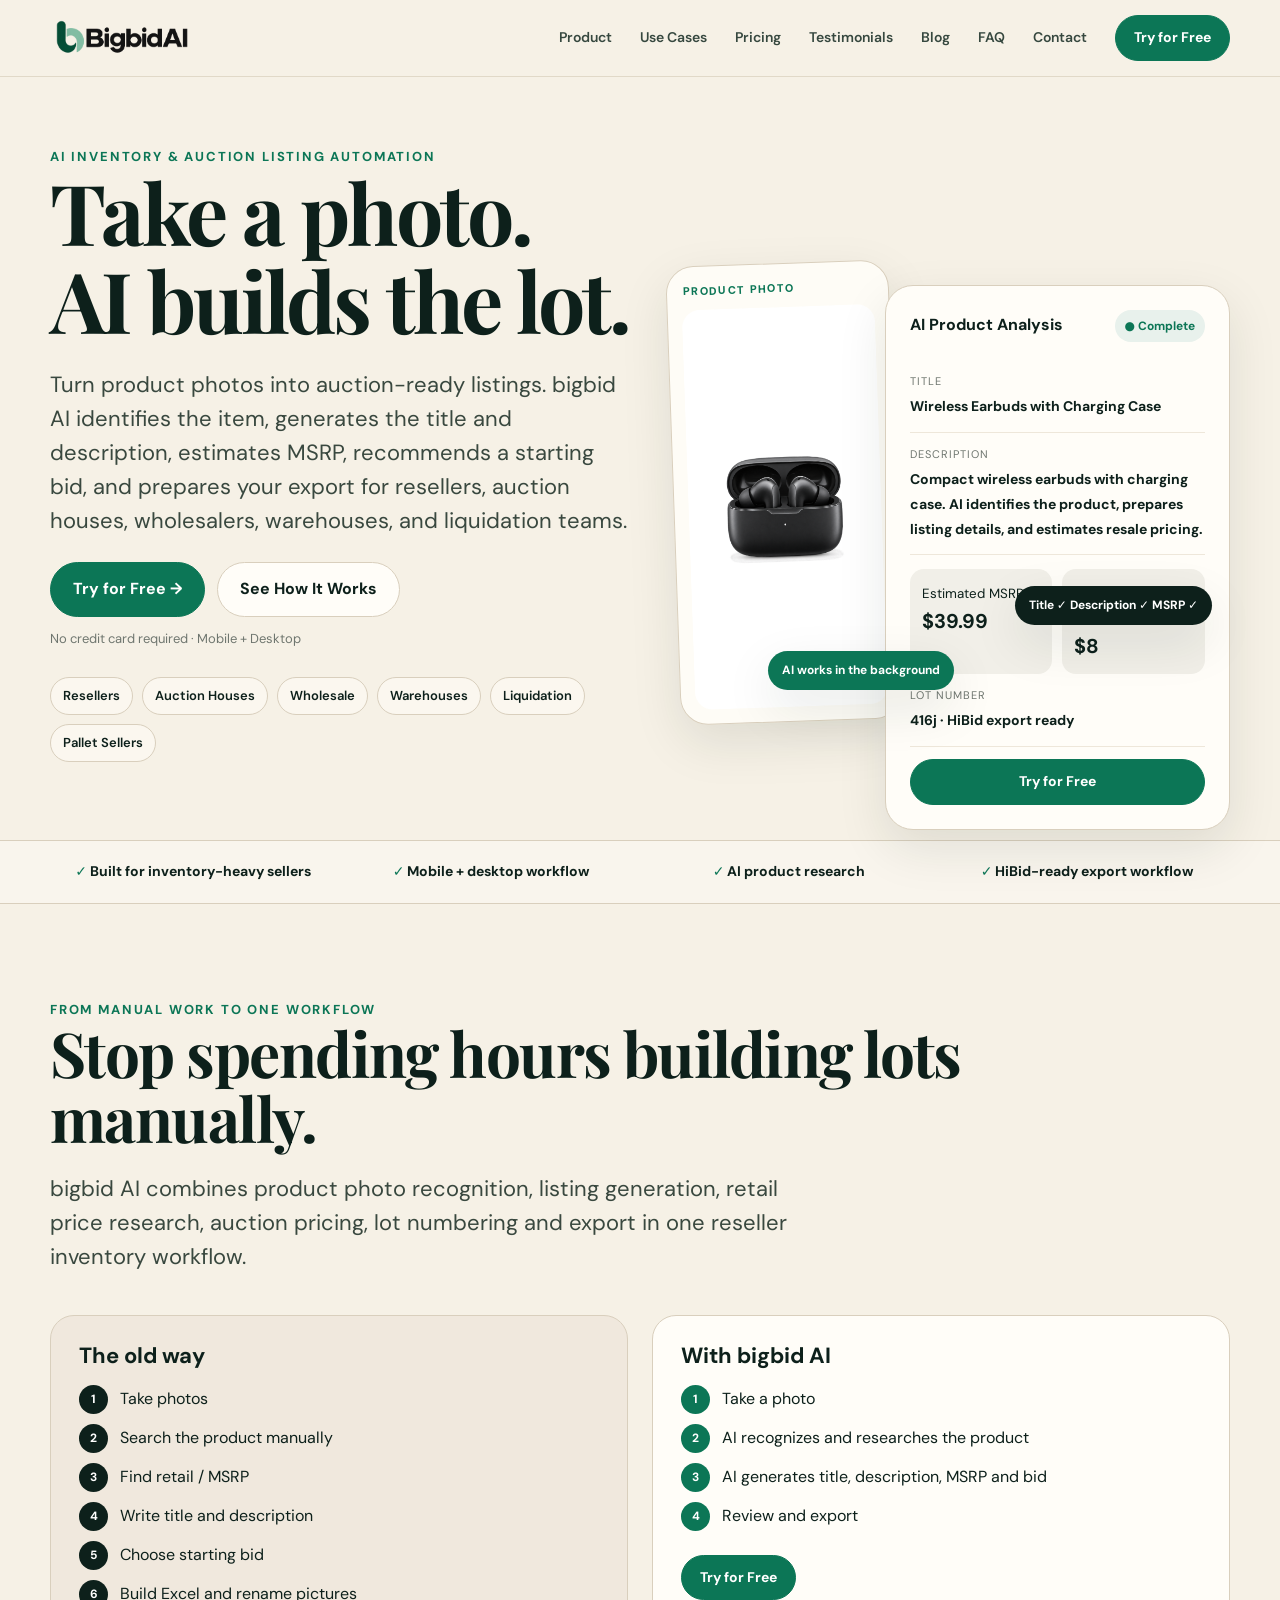
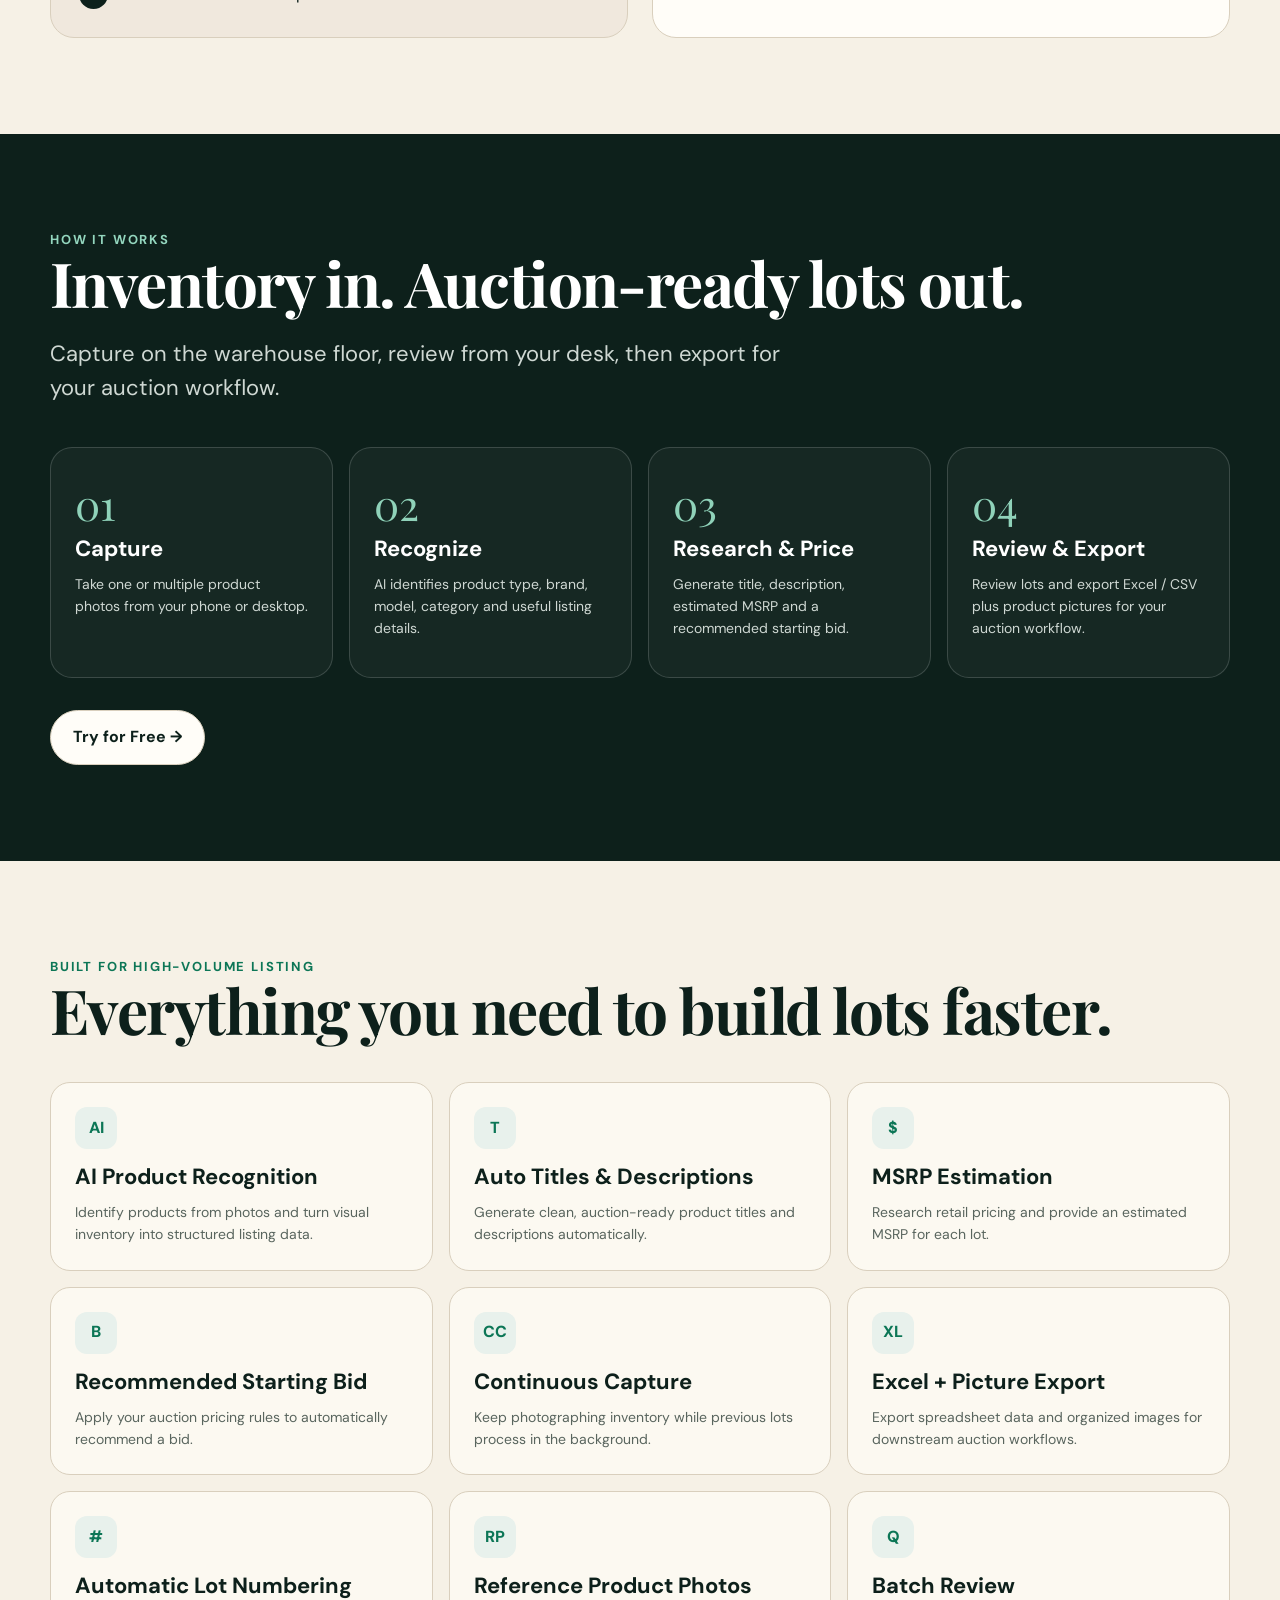
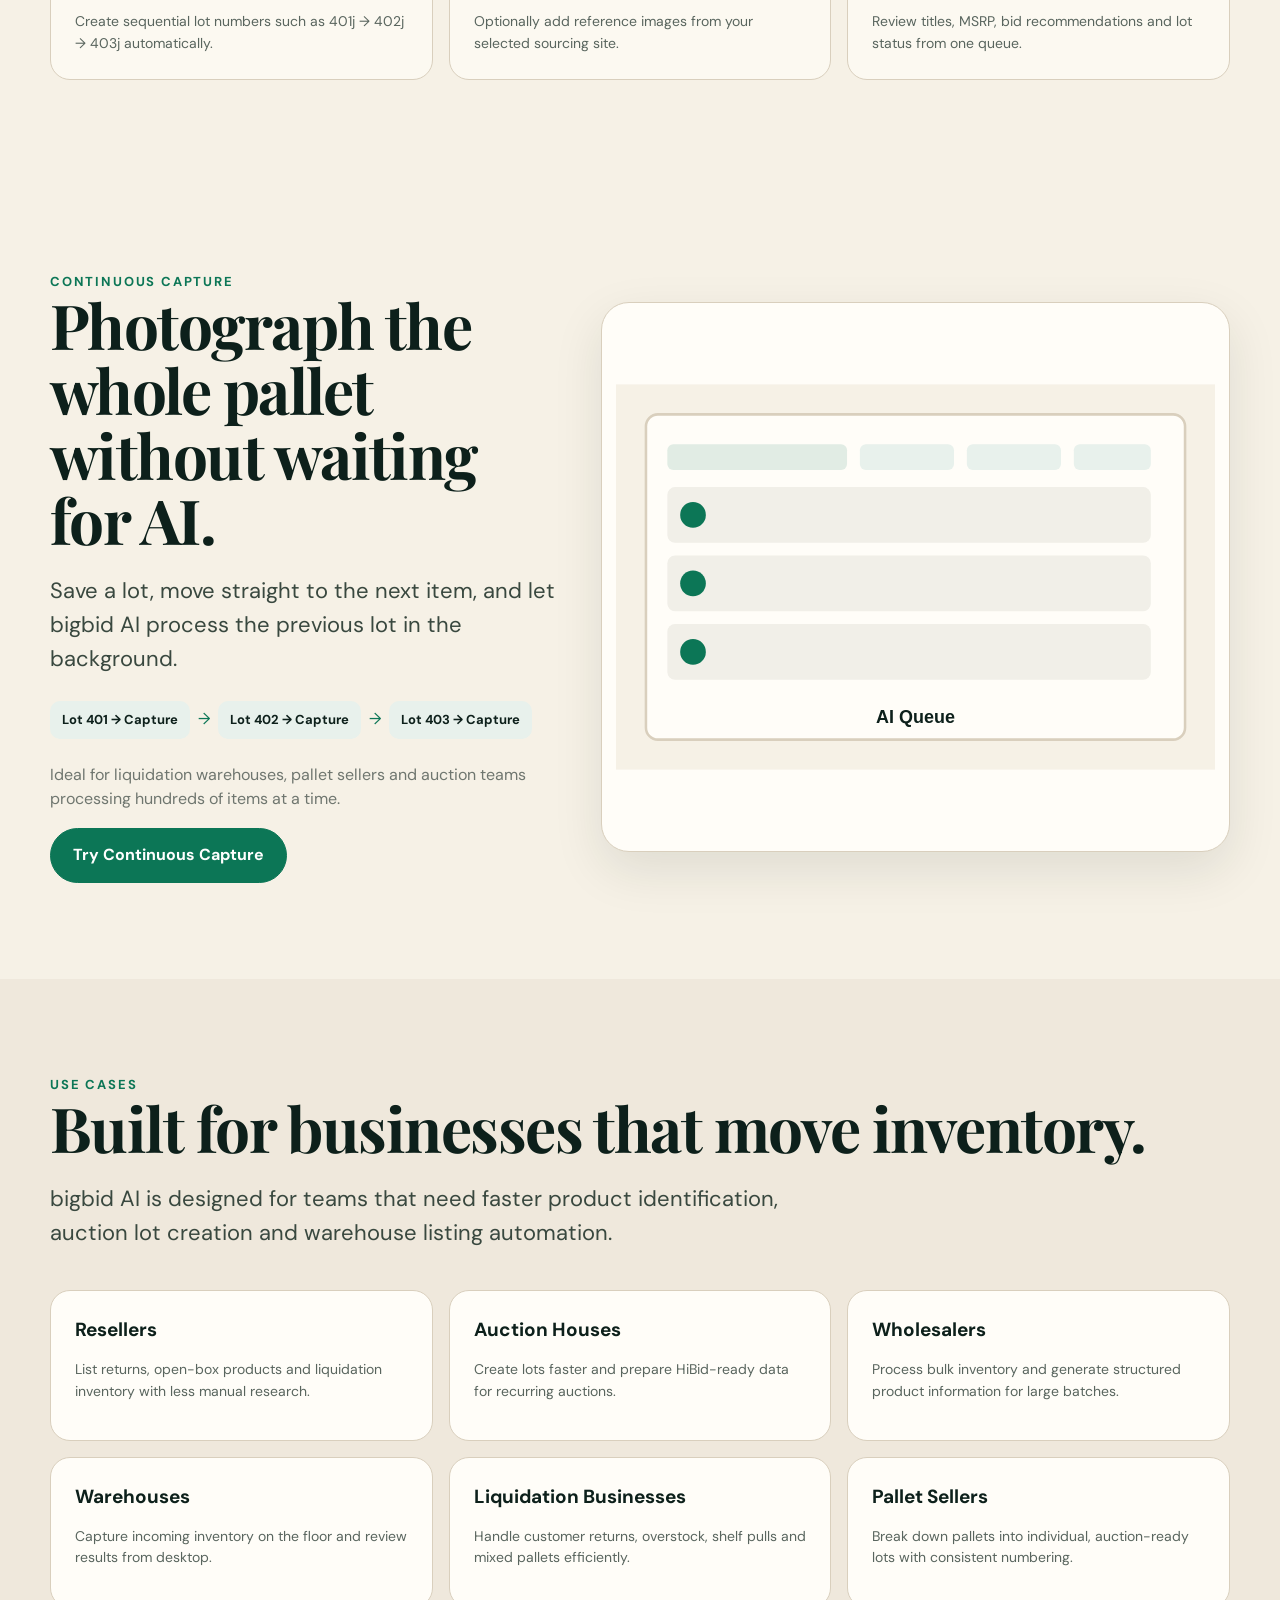
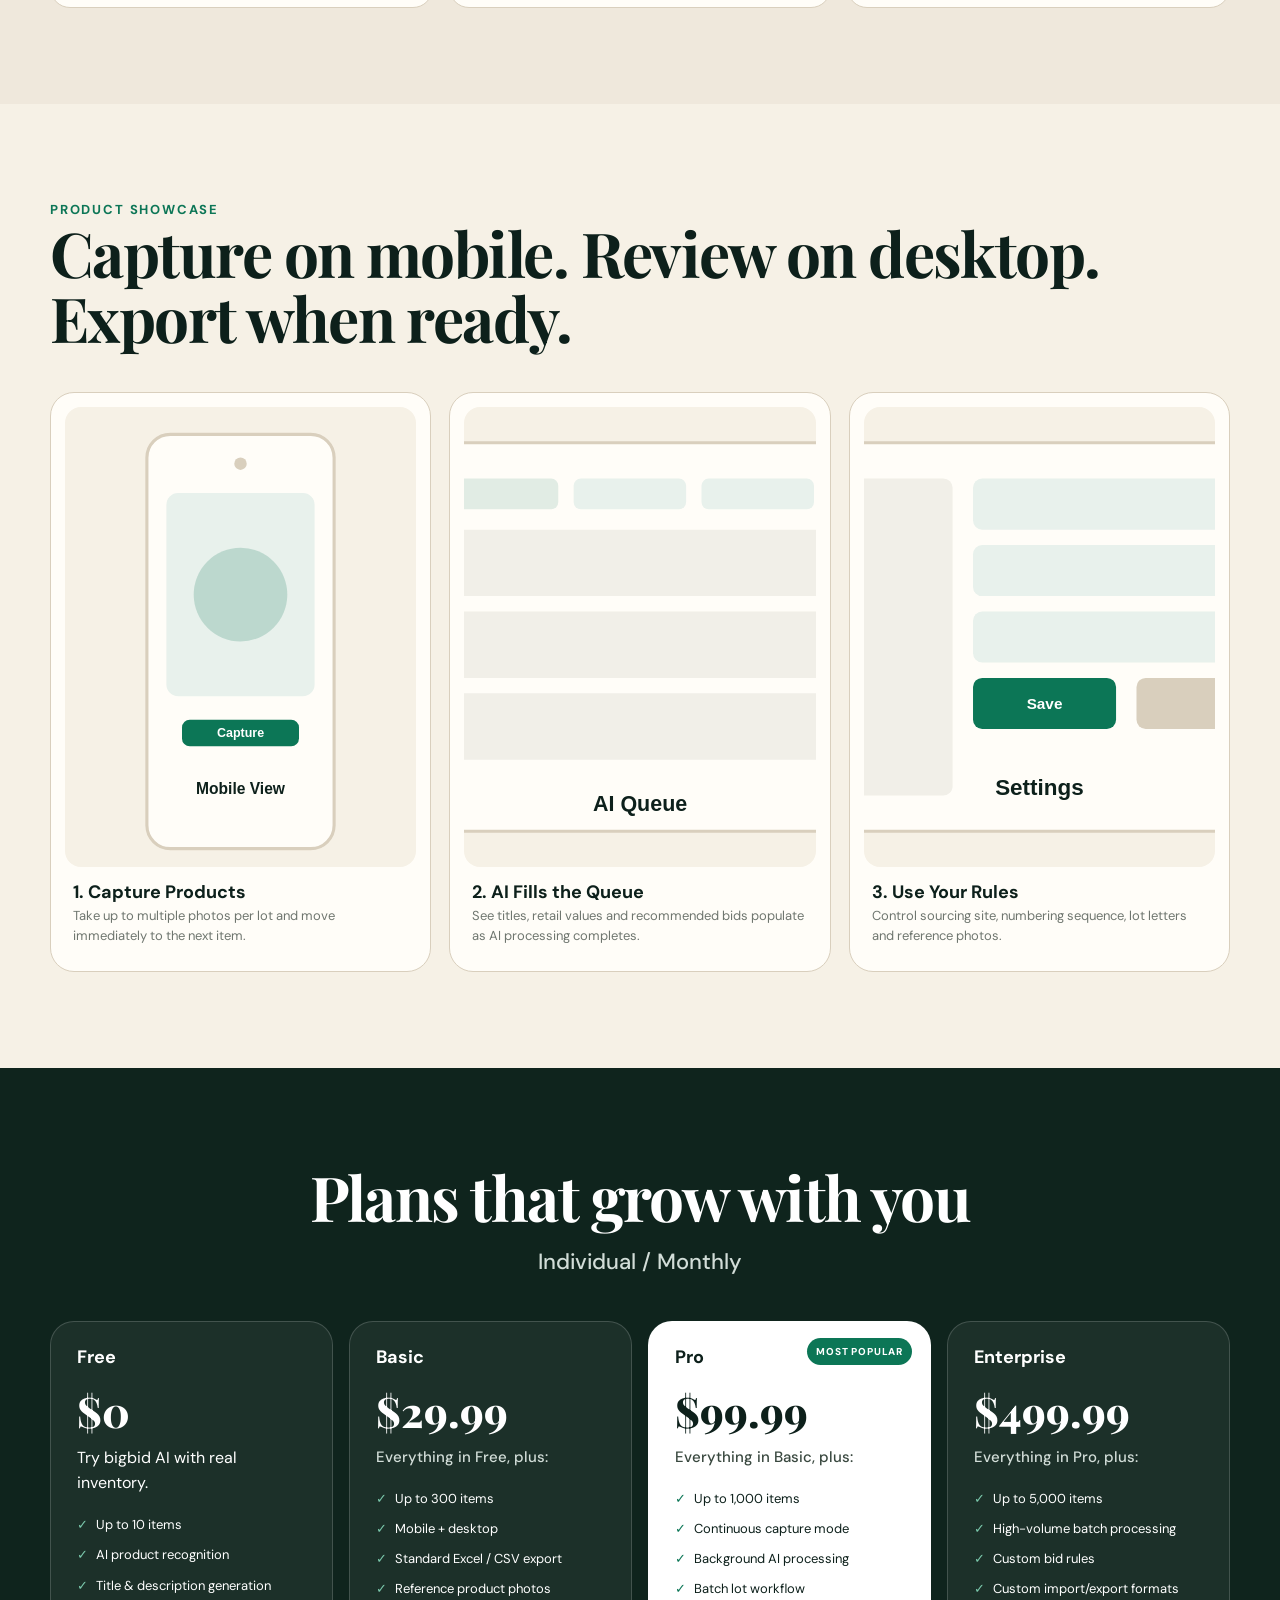
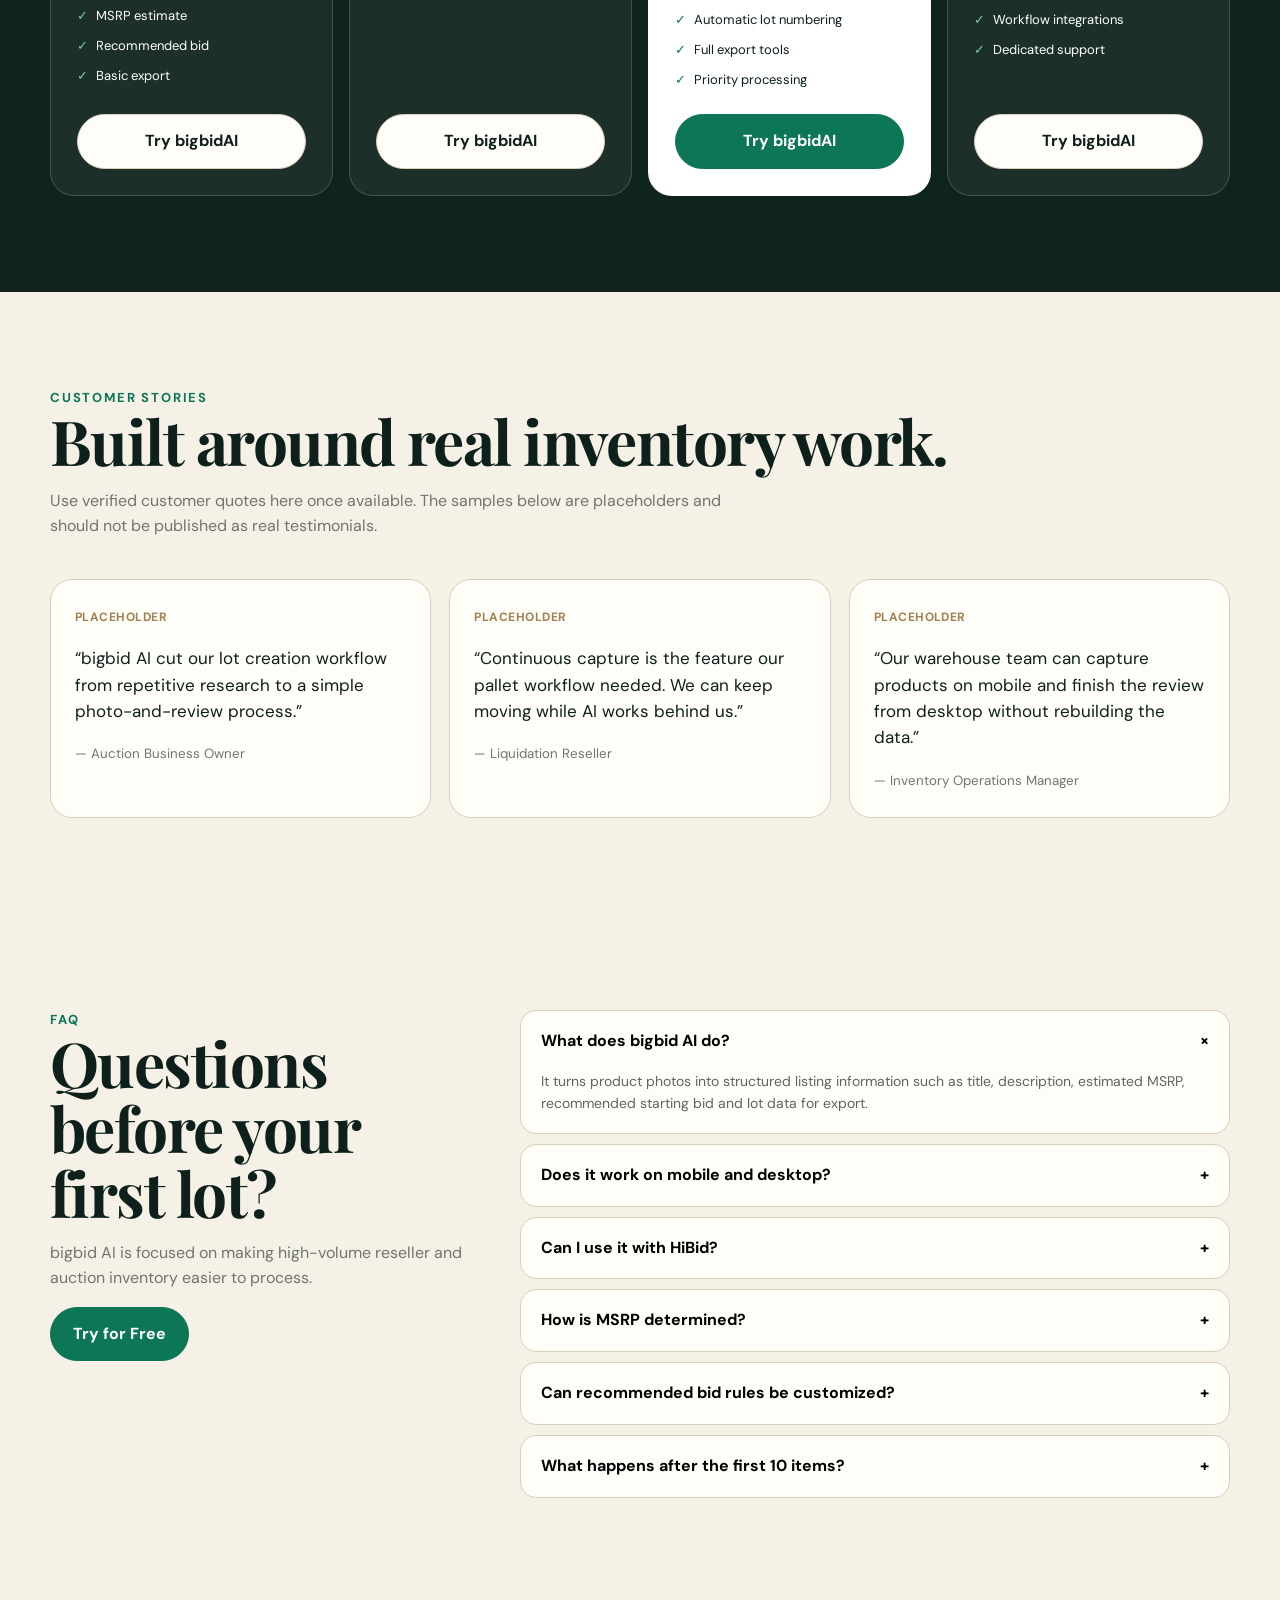
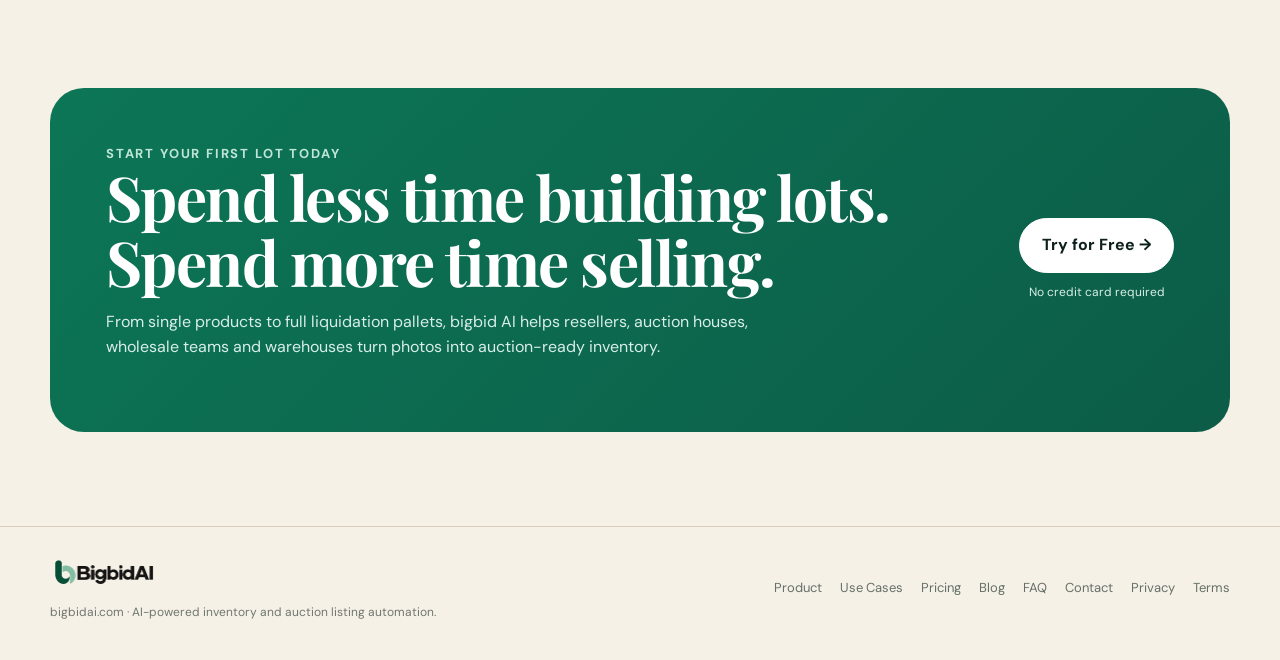
==== commit 4eff9ebc: "Add admin-managed blog on shared Supabase with SEO pages Publish posts from /admin into /blog and /b" ====
--- a/index.html
+++ b/index.html
@@ -161,7 +161,7 @@
   <div class="wrap navin">
     <a class="brand" href="#top"><img src="/assets/logo.png?v=2" width="180" height="60" alt="BigbidAI"></a>
     <nav class="links" aria-label="Primary">
-      <a href="#product">Product</a><a href="#usecases">Use Cases</a><a href="#pricing">Pricing</a><a href="#testimonials">Testimonials</a><a href="#faq">FAQ</a><a href="/contact">Contact</a>
+      <a href="#product">Product</a><a href="#usecases">Use Cases</a><a href="#pricing">Pricing</a><a href="#testimonials">Testimonials</a><a href="/blog">Blog</a><a href="#faq">FAQ</a><a href="/contact">Contact</a>
       <a class="btn primary small" href="https://my.bigbidai.com/">Try for Free</a>
     </nav>
   </div>
@@ -312,7 +312,7 @@
 <section class="final"><div class="wrap"><div class="finalbox"><div><div class="eyebrow" style="color:#bfe5d7">Start your first lot today</div><h2>Spend less time building lots. Spend more time selling.</h2><p>From single products to full liquidation pallets, bigbid AI helps resellers, auction houses, wholesale teams and warehouses turn photos into auction-ready inventory.</p></div><div><a class="btn" href="https://my.bigbidai.com/">Try for Free &rarr;</a><div style="font-size:12px;color:#d8eee6;margin-top:10px;text-align:center">No credit card required</div></div></div></div></section>
 </main>
 
-<footer><div class="wrap foot"><div><a class="brand" href="#top"><img src="/assets/logo.png?v=2" width="160" height="53" alt="BigbidAI"></a><div class="muted" style="font-size:12px;margin-top:5px">bigbidai.com &middot; AI-powered inventory and auction listing automation.</div></div><div class="footlinks"><a href="#product">Product</a><a href="#usecases">Use Cases</a><a href="#pricing">Pricing</a><a href="#faq">FAQ</a><a href="/contact">Contact</a><a href="/privacy">Privacy</a><a href="/terms">Terms</a></div></div></footer>
+<footer><div class="wrap foot"><div><a class="brand" href="#top"><img src="/assets/logo.png?v=2" width="160" height="53" alt="BigbidAI"></a><div class="muted" style="font-size:12px;margin-top:5px">bigbidai.com &middot; AI-powered inventory and auction listing automation.</div></div><div class="footlinks"><a href="#product">Product</a><a href="#usecases">Use Cases</a><a href="#pricing">Pricing</a><a href="/blog">Blog</a><a href="#faq">FAQ</a><a href="/contact">Contact</a><a href="/privacy">Privacy</a><a href="/terms">Terms</a></div></div></footer>
   </div>
   <script type="module" src="/app.js"></script>
 </body>
--- a/styles.css
+++ b/styles.css
@@ -48,3 +48,41 @@
 
 .legal h3{font-size:18px;margin:24px 0 10px}
 
+.blog-grid{display:grid;grid-template-columns:repeat(2,1fr);gap:22px;margin-top:12px}
+.blog-card{background:var(--paper);border:1px solid var(--line);border-radius:24px;overflow:hidden;transition:.2s}
+.blog-card:hover{transform:translateY(-2px);box-shadow:0 12px 28px rgba(13,32,27,.08)}
+.blog-card-link{display:block;color:inherit;height:100%}
+.blog-card-image{display:block;width:100%;aspect-ratio:16/9;object-fit:cover;background:#e7e1d4}
+.blog-card-body{padding:22px 24px 26px}
+.blog-card-body h2{font-size:28px;margin:8px 0 12px;line-height:1.15}
+.blog-card-body p{color:#39483f;font-size:15px;margin:0}
+.blog-meta{font-size:13px;font-weight:700;color:var(--muted);letter-spacing:.02em}
+.blog-read{display:inline-block;margin-top:16px;font-size:14px;font-weight:700;color:var(--green)}
+.blog-empty{padding:28px;border:1px dashed var(--line);border-radius:24px;background:rgba(255,255,255,.45)}
+.blog-article-head{max-width:820px}
+.blog-article-wrap{max-width:820px}
+.blog-cover{width:100%;border-radius:24px;margin-bottom:28px;aspect-ratio:16/9;object-fit:cover;border:1px solid var(--line)}
+.blog-prose{display:grid;gap:16px;color:#39483f;font-size:17px;line-height:1.7}
+.blog-prose h2,.blog-prose h3{color:var(--ink);margin-top:12px;line-height:1.2}
+.blog-prose h2{font-size:32px}
+.blog-prose h3{font-size:24px}
+.blog-prose a{color:var(--green);font-weight:600;text-decoration:underline;text-underline-offset:2px}
+.blog-prose ul,.blog-prose ol{padding-left:1.2em;display:grid;gap:8px}
+.blog-prose code{font-size:.92em;background:rgba(12,118,86,.08);padding:.1em .35em;border-radius:6px}
+.blog-prose hr{border:0;border-top:1px solid var(--line);margin:12px 0}
+.blog-article-footer{display:flex;flex-wrap:wrap;gap:12px;margin-top:36px;padding-top:28px;border-top:1px solid var(--line)}
+.admin-shell{display:grid;gap:18px}
+.admin-layout{display:grid;grid-template-columns:280px 1fr;gap:22px;align-items:start}
+.admin-panel{background:var(--paper);border:1px solid var(--line);border-radius:24px;padding:24px}
+.admin-panel h2{font-size:24px;margin:0 0 14px}
+.admin-aside-head{display:flex;align-items:center;justify-content:space-between;gap:12px;margin-bottom:12px}
+.admin-aside-head h2{margin:0}
+.admin-posts{display:grid;gap:8px;max-height:60vh;overflow:auto}
+.admin-post-item{display:grid;gap:4px;text-align:left;width:100%;border:1px solid var(--line);background:#fff;border-radius:14px;padding:12px 14px;cursor:pointer;font:inherit}
+.admin-post-item:hover{border-color:rgba(12,118,86,.45)}
+.admin-post-item strong{font-size:14px;line-height:1.3}
+.admin-post-item span{font-size:12px;color:var(--muted)}
+.admin-actions{display:flex;flex-wrap:wrap;gap:10px;margin-top:8px}
+#content{min-height:320px;font-family:ui-monospace,SFMono-Regular,Menlo,Consolas,monospace;font-size:14px;line-height:1.55}
+@media(max-width:980px){.blog-grid,.admin-layout{grid-template-columns:1fr}}
+
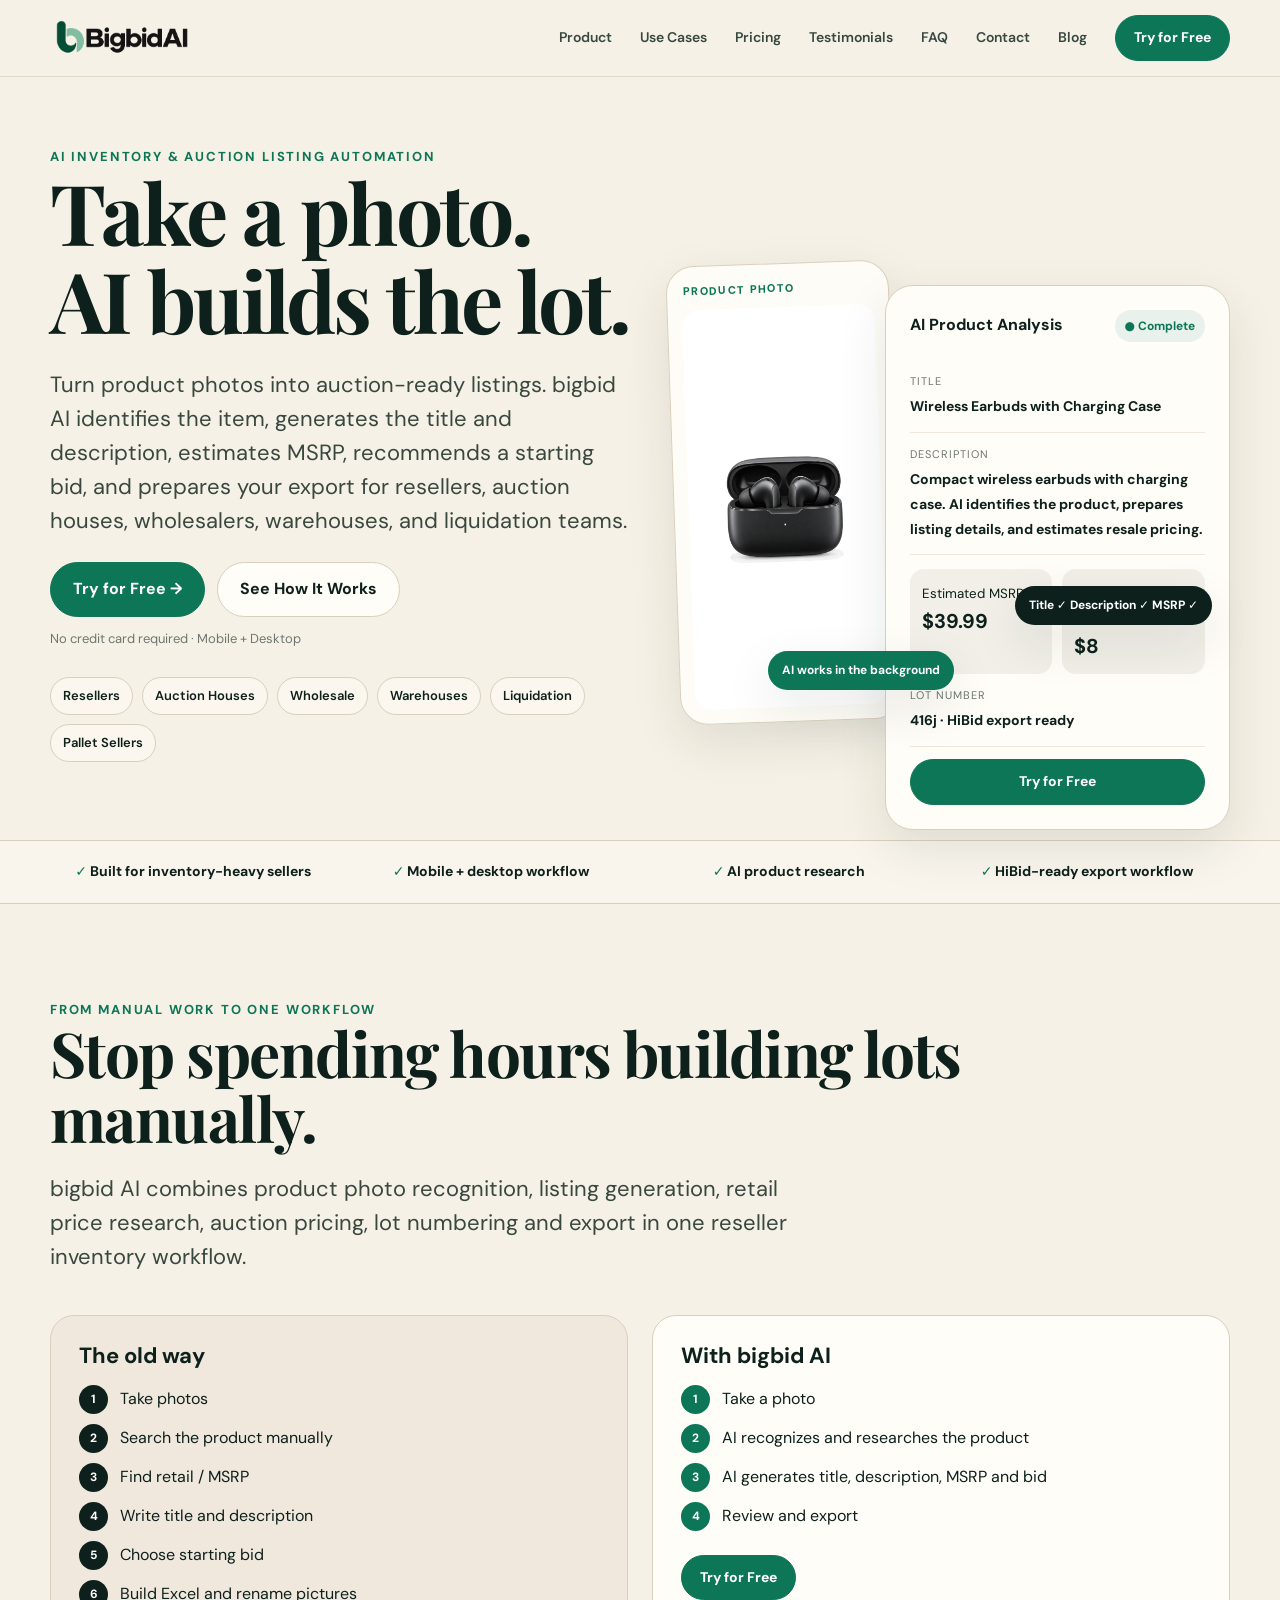
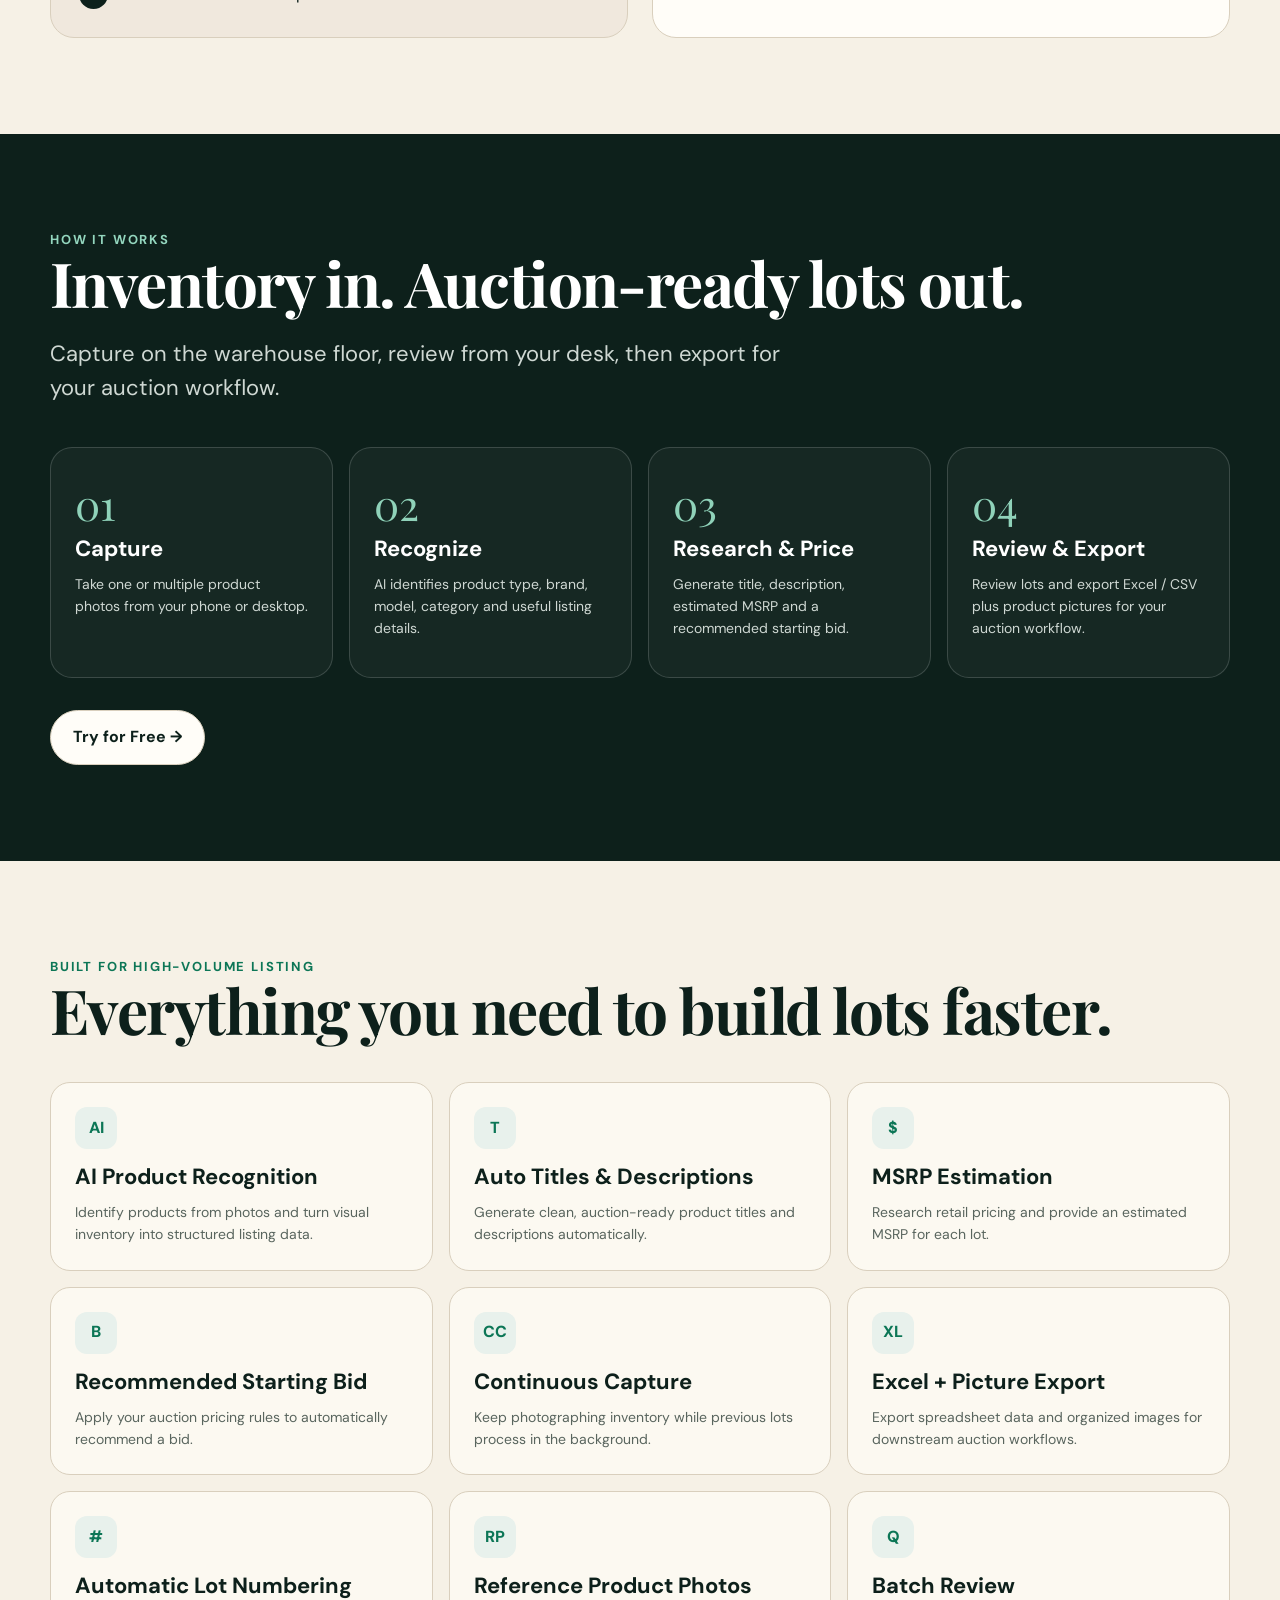
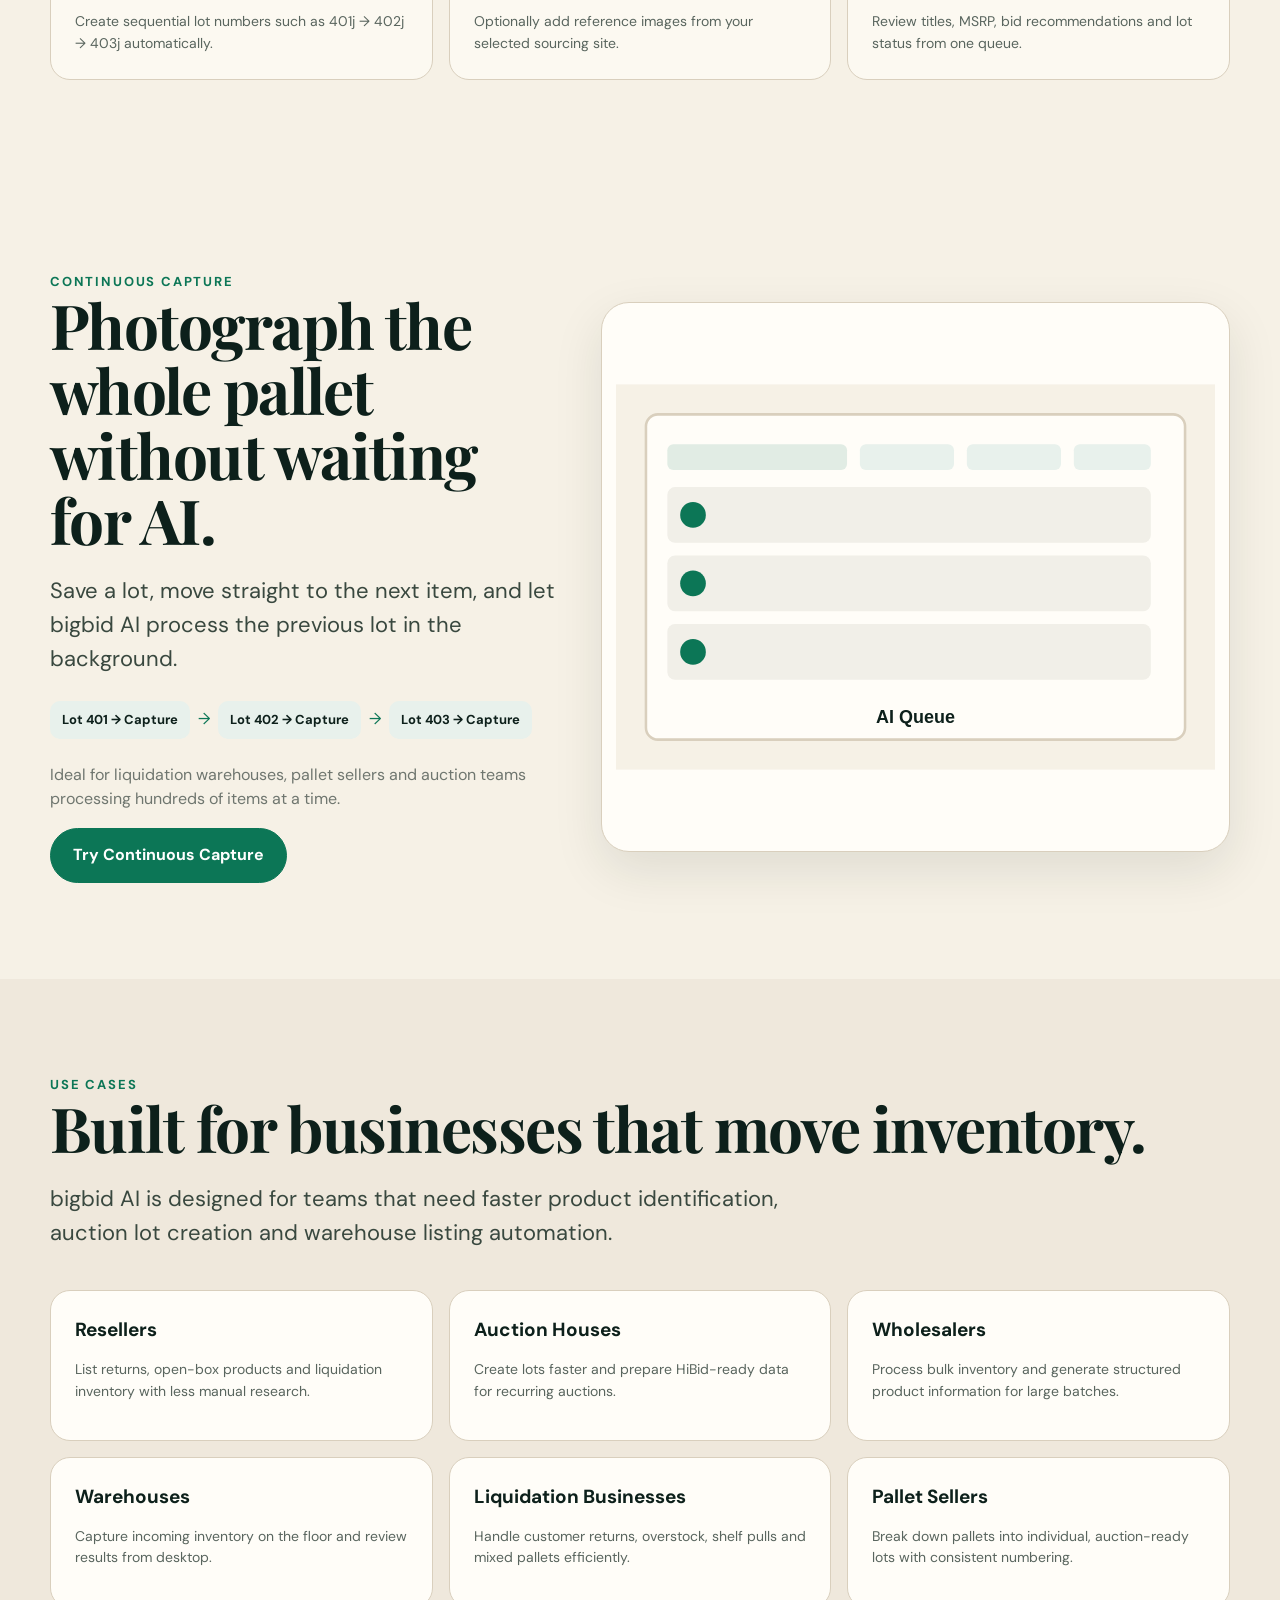
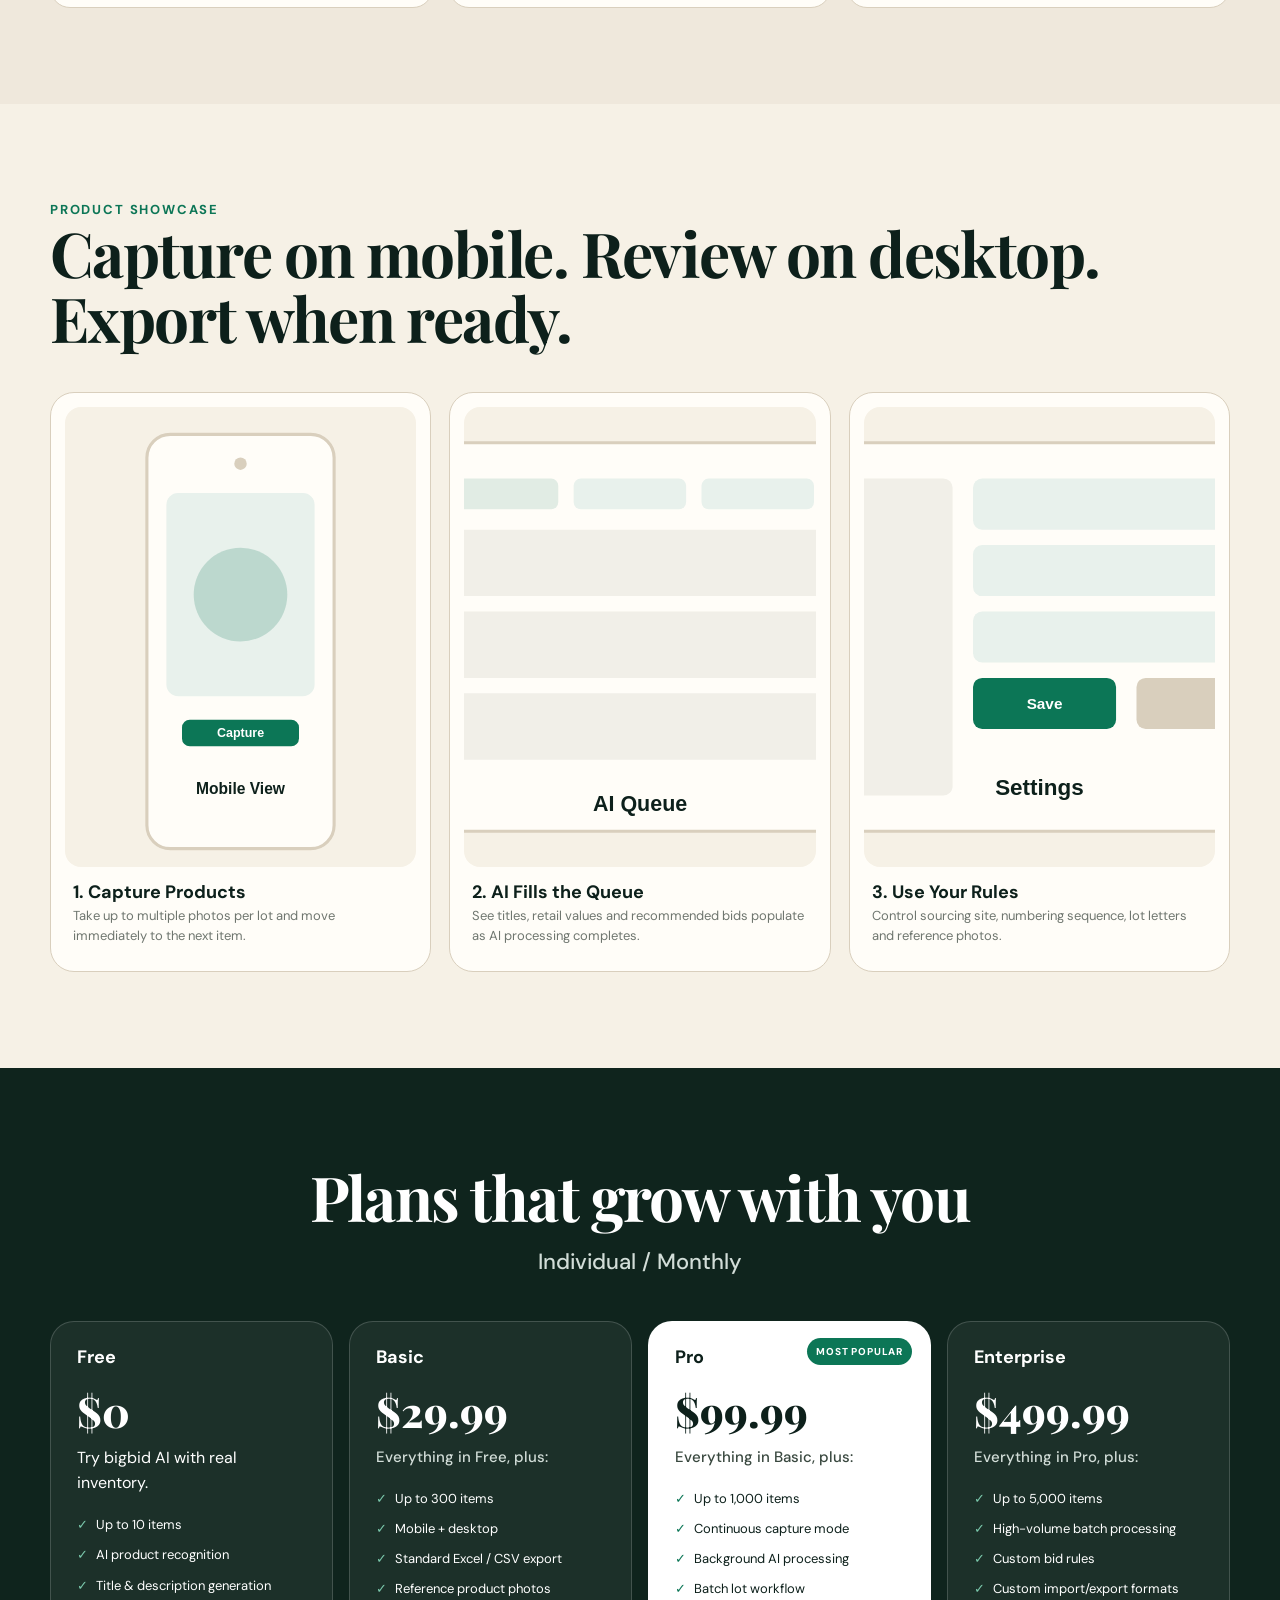
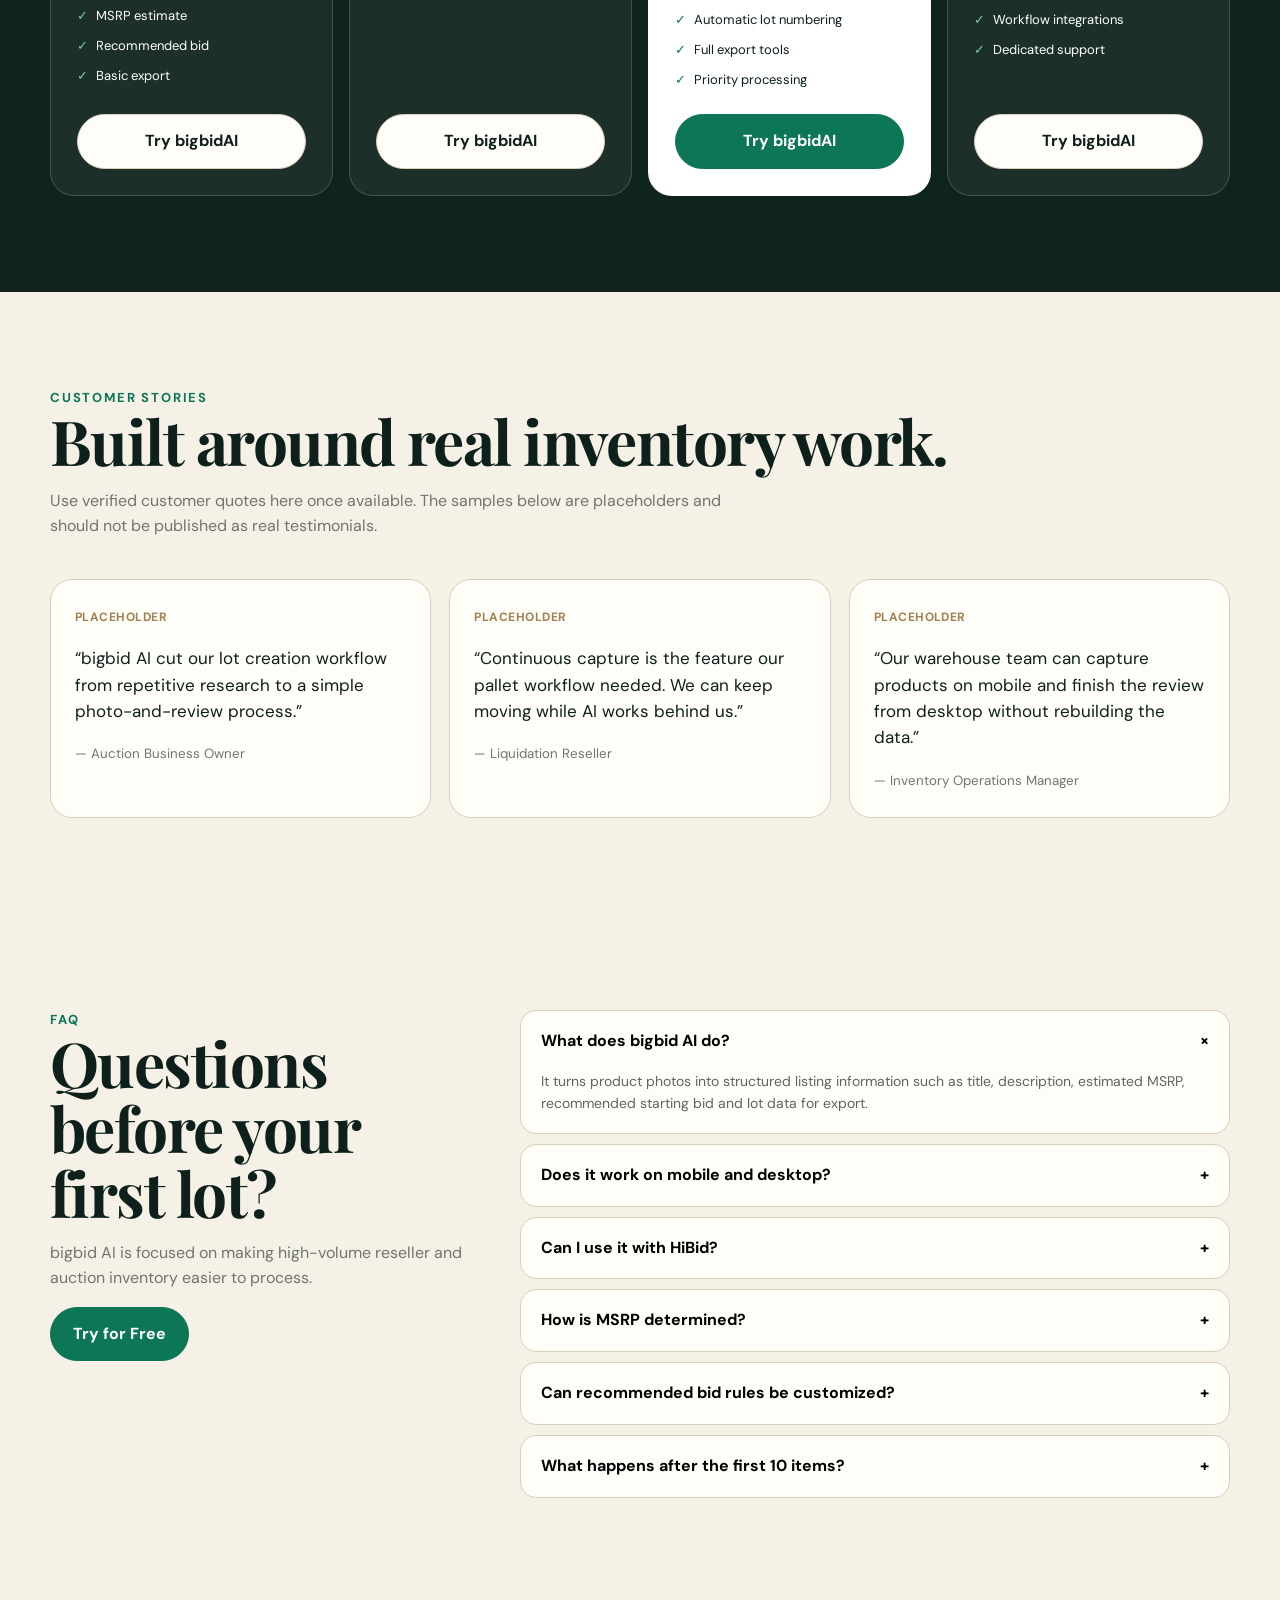
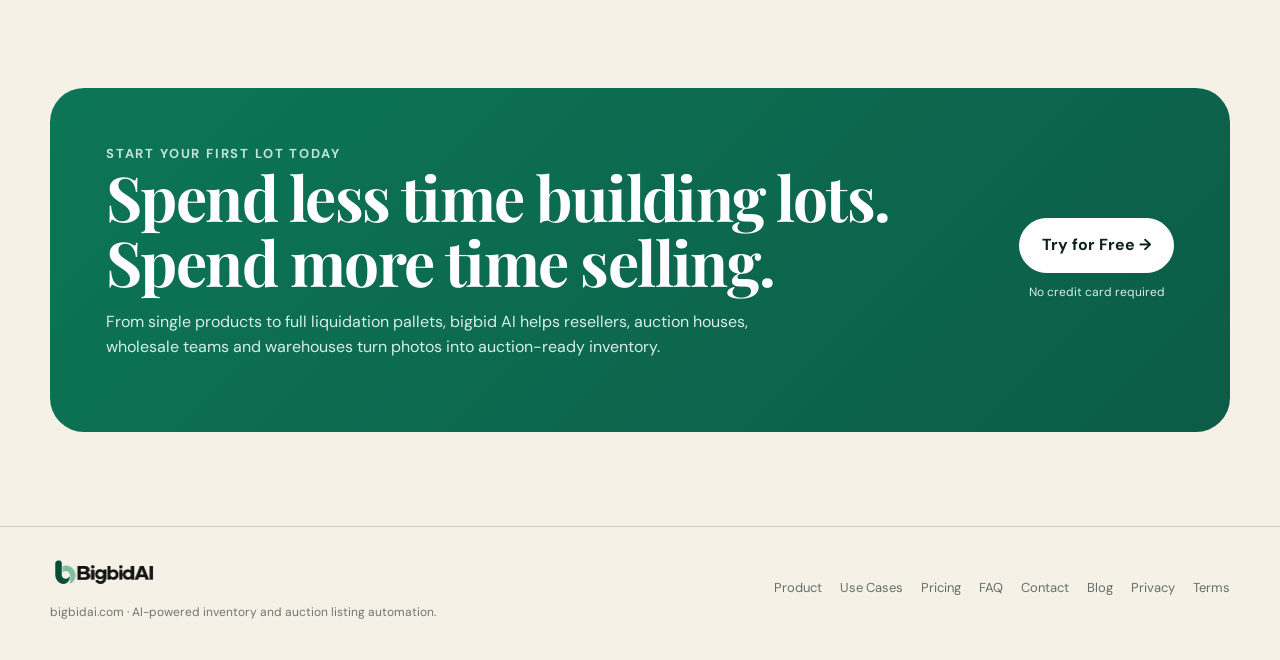
==== commit 379aa55b: "Move Blog link to the bottom of primary menus Co-authored-by: bibibigbar <bibibigbar@gmail.com>" ====
--- a/index.html
+++ b/index.html
@@ -160,9 +160,21 @@
 <header class="nav">
   <div class="wrap navin">
     <a class="brand" href="#top"><img src="/assets/logo.png?v=2" width="180" height="60" alt="BigbidAI"></a>
-    <nav class="links" aria-label="Primary">
-      <a href="#product">Product</a><a href="#usecases">Use Cases</a><a href="#pricing">Pricing</a><a href="#testimonials">Testimonials</a><a href="/blog">Blog</a><a href="#faq">FAQ</a><a href="/contact">Contact</a>
-      <a class="btn primary small" href="https://my.bigbidai.com/">Try for Free</a>
+    <div class="nav-actions">
+      <a class="btn primary small nav-cta" href="https://my.bigbidai.com/">Try for Free</a>
+      <button class="menu-toggle" type="button" aria-label="Open menu" aria-expanded="false" aria-controls="primary-menu">
+        <span class="menu-toggle-bars" aria-hidden="true"></span>
+      </button>
+    </div>
+    <nav class="links" id="primary-menu" aria-label="Primary">
+      <a href="#product">Product</a>
+      <a href="#usecases">Use Cases</a>
+      <a href="#pricing">Pricing</a>
+      <a href="#testimonials">Testimonials</a>
+      <a href="#faq">FAQ</a>
+      <a href="/contact">Contact</a>
+      <a href="/blog">Blog</a>
+      <a class="btn primary small links-cta" href="https://my.bigbidai.com/">Try for Free</a>
     </nav>
   </div>
 </header>
@@ -312,7 +324,7 @@
 <section class="final"><div class="wrap"><div class="finalbox"><div><div class="eyebrow" style="color:#bfe5d7">Start your first lot today</div><h2>Spend less time building lots. Spend more time selling.</h2><p>From single products to full liquidation pallets, bigbid AI helps resellers, auction houses, wholesale teams and warehouses turn photos into auction-ready inventory.</p></div><div><a class="btn" href="https://my.bigbidai.com/">Try for Free &rarr;</a><div style="font-size:12px;color:#d8eee6;margin-top:10px;text-align:center">No credit card required</div></div></div></div></section>
 </main>
 
-<footer><div class="wrap foot"><div><a class="brand" href="#top"><img src="/assets/logo.png?v=2" width="160" height="53" alt="BigbidAI"></a><div class="muted" style="font-size:12px;margin-top:5px">bigbidai.com &middot; AI-powered inventory and auction listing automation.</div></div><div class="footlinks"><a href="#product">Product</a><a href="#usecases">Use Cases</a><a href="#pricing">Pricing</a><a href="/blog">Blog</a><a href="#faq">FAQ</a><a href="/contact">Contact</a><a href="/privacy">Privacy</a><a href="/terms">Terms</a></div></div></footer>
+<footer><div class="wrap foot"><div><a class="brand" href="#top"><img src="/assets/logo.png?v=2" width="160" height="53" alt="BigbidAI"></a><div class="muted" style="font-size:12px;margin-top:5px">bigbidai.com &middot; AI-powered inventory and auction listing automation.</div></div><div class="footlinks"><a href="#product">Product</a><a href="#usecases">Use Cases</a><a href="#pricing">Pricing</a><a href="#faq">FAQ</a><a href="/contact">Contact</a><a href="/blog">Blog</a><a href="/privacy">Privacy</a><a href="/terms">Terms</a></div></div></footer>
   </div>
   <script type="module" src="/app.js"></script>
 </body>
--- a/styles.css
+++ b/styles.css
@@ -6,7 +6,8 @@
     a{text-decoration:none;color:inherit}.wrap{width:min(1180px,calc(100% - 40px));margin:auto}.section{padding:96px 0}.eyebrow{font-size:13px;text-transform:uppercase;letter-spacing:.14em;font-weight:700;color:var(--green)}
     h1,h2,h3{margin:0;line-height:1.05}h1,h2{font-family:"Playfair Display",serif}h1{font-size:clamp(48px,7vw,84px);letter-spacing:-.035em}h2{font-size:clamp(38px,5vw,62px);letter-spacing:-.025em}h3{font-size:22px}.lead{font-size:clamp(18px,2vw,22px);color:#39483f;max-width:760px}.muted{color:var(--muted)}
     .btn{display:inline-flex;align-items:center;justify-content:center;gap:10px;border-radius:999px;padding:14px 22px;font-weight:700;border:1px solid var(--line);background:var(--paper);color:var(--ink);transition:.2s}.btn:hover{transform:translateY(-1px);box-shadow:0 8px 24px rgba(13,32,27,.08)}.btn.primary{background:var(--green);color:#fff;border-color:var(--green)}.btn.primary:hover{background:var(--green2)}.btn.small{padding:11px 18px;font-size:14px}.btn.ghost{background:transparent}
-    .nav{position:sticky;top:0;z-index:50;background:rgba(246,241,230,.88);backdrop-filter:blur(14px);border-bottom:1px solid rgba(217,207,189,.7)}.navin{height:76px;display:flex;align-items:center;justify-content:space-between}.brand{display:inline-flex;align-items:center;line-height:0}.brand img{display:block;height:48px;width:auto}.brand span{color:var(--green)}.links{display:flex;gap:28px;align-items:center;font-size:14px;font-weight:600}.links a:not(.btn){color:#36483f}.menu{display:none}
+    .nav{position:sticky;top:0;z-index:50;background:rgba(246,241,230,.88);backdrop-filter:blur(14px);border-bottom:1px solid rgba(217,207,189,.7)}.navin{position:relative;height:76px;display:flex;align-items:center;justify-content:space-between;gap:16px}.brand{display:inline-flex;align-items:center;line-height:0}.brand img{display:block;height:48px;width:auto}.brand span{color:var(--green)}.nav-actions{display:none;align-items:center;gap:10px;margin-left:auto}.menu-toggle{display:none;width:44px;height:44px;border:1px solid var(--line);border-radius:12px;background:var(--paper);align-items:center;justify-content:center;cursor:pointer;padding:0}.menu-toggle-bars,.menu-toggle-bars:before,.menu-toggle-bars:after{display:block;width:18px;height:2px;background:var(--ink);border-radius:2px;transition:.2s}.menu-toggle-bars{position:relative}.menu-toggle-bars:before,.menu-toggle-bars:after{content:"";position:absolute;left:0}.menu-toggle-bars:before{top:-6px}.menu-toggle-bars:after{top:6px}.nav.is-open .menu-toggle-bars{background:transparent}.nav.is-open .menu-toggle-bars:before{top:0;transform:rotate(45deg)}.nav.is-open .menu-toggle-bars:after{top:0;transform:rotate(-45deg)}.links{display:flex;gap:28px;align-items:center;font-size:14px;font-weight:600}.links a:not(.btn){color:#36483f}.menu{display:none}
+    #product,#usecases,#pricing,#testimonials,#faq,#top{scroll-margin-top:88px}
     .hero{padding:70px 0 78px}.hero-grid{display:grid;grid-template-columns:1.02fr .98fr;gap:44px;align-items:center}.hero-copy p{margin:24px 0}.cta-row{display:flex;gap:12px;flex-wrap:wrap}.micro{font-size:13px;color:var(--muted);margin-top:12px}.audience{margin-top:28px;display:flex;flex-wrap:wrap;gap:9px}.chip{border:1px solid var(--line);background:rgba(255,253,248,.55);padding:8px 12px;border-radius:999px;font-size:13px;font-weight:600}
     .hero-visual{position:relative;min-height:480px}.phone{position:absolute;left:0;top:48px;width:40%;background:rgba(255,253,248,.92);border:1px solid var(--line);border-radius:28px;padding:14px;box-shadow:var(--shadow);transform:rotate(-2deg);overflow:hidden}.phone:before{content:"PRODUCT PHOTO";display:block;font-size:11px;font-weight:800;letter-spacing:.12em;color:var(--green);margin:2px 2px 10px}.phone img{width:100%;aspect-ratio:1/0.7;display:block;border-radius:18px;object-fit:contain;object-position:center;background:#fff}.ai-card{position:absolute;right:0;top:70px;width:62%;background:var(--paper);border:1px solid var(--line);border-radius:28px;padding:24px;box-shadow:var(--shadow)}.ai-top{display:flex;justify-content:space-between;align-items:center;margin-bottom:18px}.status{font-size:12px;font-weight:700;color:var(--green);background:var(--soft);padding:7px 10px;border-radius:999px}.field{padding:13px 0;border-bottom:1px solid #eee7da}.field:last-child{border:0}.field small{display:block;color:var(--muted);font-size:11px;text-transform:uppercase;letter-spacing:.09em;margin-bottom:4px}.field strong{font-size:14px}.result-grid{display:grid;grid-template-columns:1fr 1fr;gap:10px;margin-top:14px}.stat{background:#f1efe8;border-radius:14px;padding:12px}.stat b{display:block;font-size:20px}.float-tag{position:absolute;background:#0d201b;color:white;padding:10px 14px;border-radius:999px;font-size:12px;font-weight:700;box-shadow:var(--shadow)}.tag1{right:18px;bottom:70px}.tag2{left:95px;bottom:5px;background:var(--green)}
     .trust{border-top:1px solid var(--line);border-bottom:1px solid var(--line);background:rgba(255,253,248,.35)}.trust-in{padding:20px 0;display:grid;grid-template-columns:repeat(4,1fr);gap:12px;text-align:center;font-size:14px;font-weight:700}.trust-in span{color:var(--green)}
@@ -21,8 +22,18 @@
     .faq{display:grid;grid-template-columns:.75fr 1.25fr;gap:44px}.faq-list{display:grid;gap:10px}.faq-item{border:1px solid var(--line);background:var(--paper);border-radius:16px;overflow:hidden}.faq-q{width:100%;text-align:left;border:0;background:transparent;padding:18px 20px;font:inherit;font-weight:700;cursor:pointer;display:flex;justify-content:space-between}.faq-a{display:none;padding:0 20px 18px;color:#5c675f;font-size:14px}.faq-item.open .faq-a{display:block}.faq-item.open .faq-q span{transform:rotate(45deg)}
     .final{padding:94px 0}.finalbox{background:linear-gradient(135deg,var(--green),#0c5c47);color:#fff;border-radius:34px;padding:56px;display:grid;grid-template-columns:1fr auto;gap:28px;align-items:center}.finalbox p{color:#d8eee6;max-width:650px}.finalbox .btn{background:#fff;color:var(--ink);border-color:#fff}
     footer{border-top:1px solid var(--line);padding:28px 0 38px}.foot{display:flex;justify-content:space-between;gap:30px;align-items:center}.foot .brand img{height:36px}.footlinks{display:flex;gap:18px;flex-wrap:wrap;font-size:13px;color:#657068}
-    @media(max-width:980px){.links a:not(.btn){display:none}.hero-grid,.continuous,.faq{grid-template-columns:1fr}.hero-visual{min-height:500px}.step-grid,.price-grid{grid-template-columns:repeat(2,1fr)}.features,.case-grid,.showcase-grid,.testimonials{grid-template-columns:repeat(2,1fr)}.trust-in{grid-template-columns:repeat(2,1fr)}.finalbox{grid-template-columns:1fr}.price.pop{transform:none}}
-    @media(max-width:650px){.wrap{width:min(100% - 24px,1180px)}.section{padding:72px 0}.hero{padding-top:42px}.links{gap:10px}.links .btn.small{padding:10px 14px}.brand img{height:38px}.hero-visual{min-height:420px}.phone{width:46%;top:40px}.ai-card{width:72%;top:120px;padding:18px}.tag1{right:0;bottom:45px}.tag2{left:25px;bottom:0}.problem-grid,.step-grid,.features,.case-grid,.showcase-grid,.price-grid,.testimonials{grid-template-columns:1fr}.trust-in{grid-template-columns:1fr 1fr;font-size:12px}.finalbox{padding:34px 24px}.foot{align-items:flex-start;flex-direction:column}.amount{font-size:36px}}
+    @media(max-width:980px){
+      .nav-actions{display:flex}
+      .menu-toggle{display:inline-flex}
+      .links{display:none;position:absolute;top:calc(100% + 1px);left:0;right:0;flex-direction:column;align-items:stretch;gap:0;padding:12px;background:rgba(246,241,230,.98);border:1px solid var(--line);border-radius:18px;box-shadow:var(--shadow);z-index:60}
+      .nav.is-open .links{display:flex}
+      .links a:not(.btn){display:block;padding:14px 16px;border-radius:12px}
+      .links a:not(.btn):hover{background:rgba(12,118,86,.08)}
+      .links-cta{display:none}
+      body.menu-open{overflow:hidden}
+      .hero-grid,.continuous,.faq{grid-template-columns:1fr}.hero-visual{min-height:500px}.step-grid,.price-grid{grid-template-columns:repeat(2,1fr)}.features,.case-grid,.showcase-grid,.testimonials{grid-template-columns:repeat(2,1fr)}.trust-in{grid-template-columns:repeat(2,1fr)}.finalbox{grid-template-columns:1fr}.price.pop{transform:none}
+    }
+    @media(max-width:650px){.wrap{width:min(100% - 24px,1180px)}.section{padding:72px 0}.hero{padding-top:42px}.links .btn.small{padding:12px 18px}.brand img{height:38px}.hero-visual{min-height:420px}.phone{width:46%;top:40px}.ai-card{width:72%;top:120px;padding:18px}.tag1{right:0;bottom:45px}.tag2{left:25px;bottom:0}.problem-grid,.step-grid,.features,.case-grid,.showcase-grid,.price-grid,.testimonials{grid-template-columns:1fr}.trust-in{grid-template-columns:1fr 1fr;font-size:12px}.finalbox{padding:34px 24px}.foot{align-items:flex-start;flex-direction:column}.amount{font-size:36px}}
 
 .page-hero{padding:72px 0 28px}
 .page-hero h1{font-size:clamp(40px,5vw,58px)}
@@ -42,7 +53,7 @@
 .form-status.ok{color:var(--green)}
 .form-status.err{color:#a33}
 .hp{position:absolute;left:-9999px;opacity:0;height:0;width:0;overflow:hidden}
-@media(max-width:980px){.contact-grid{grid-template-columns:1fr}.links a:not(.btn){display:none}}
+@media(max-width:980px){.contact-grid{grid-template-columns:1fr}}
 
 .legal a{color:var(--green);font-weight:600;text-decoration:underline;text-underline-offset:2px}
 
